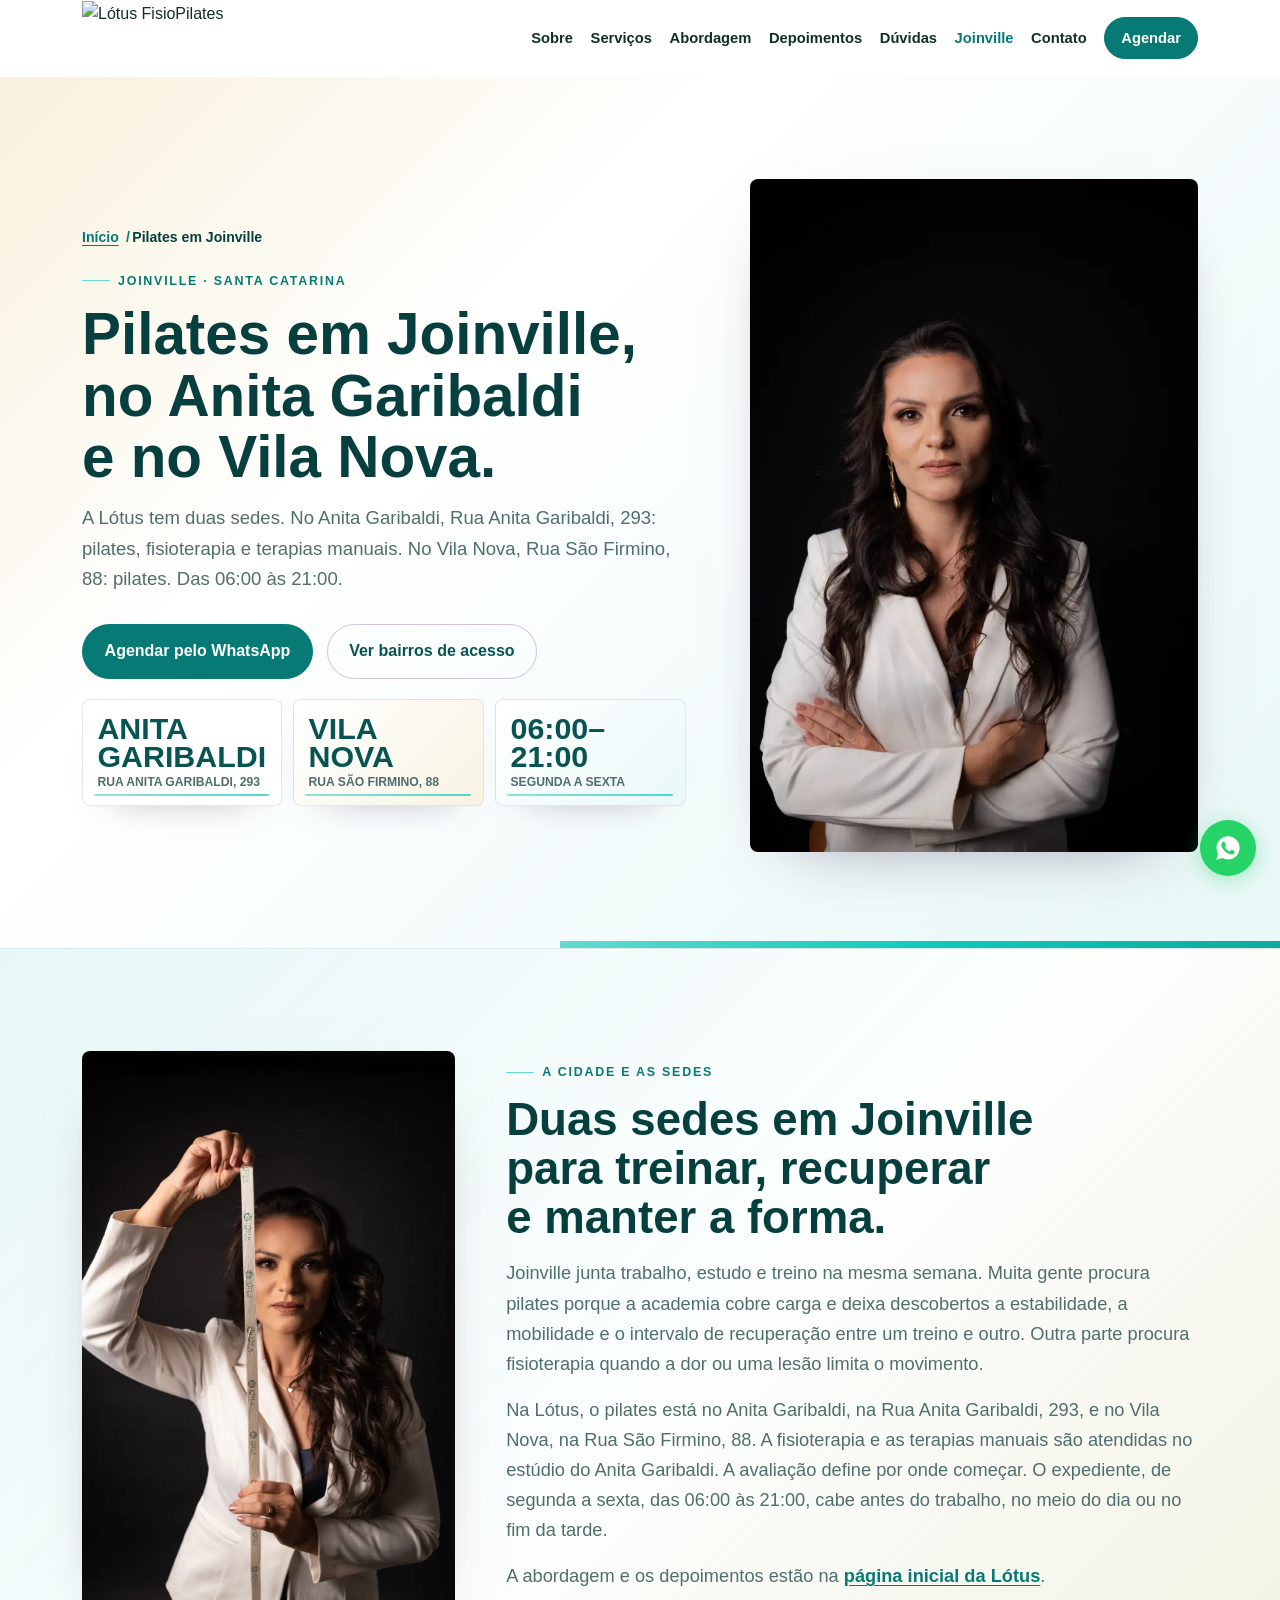
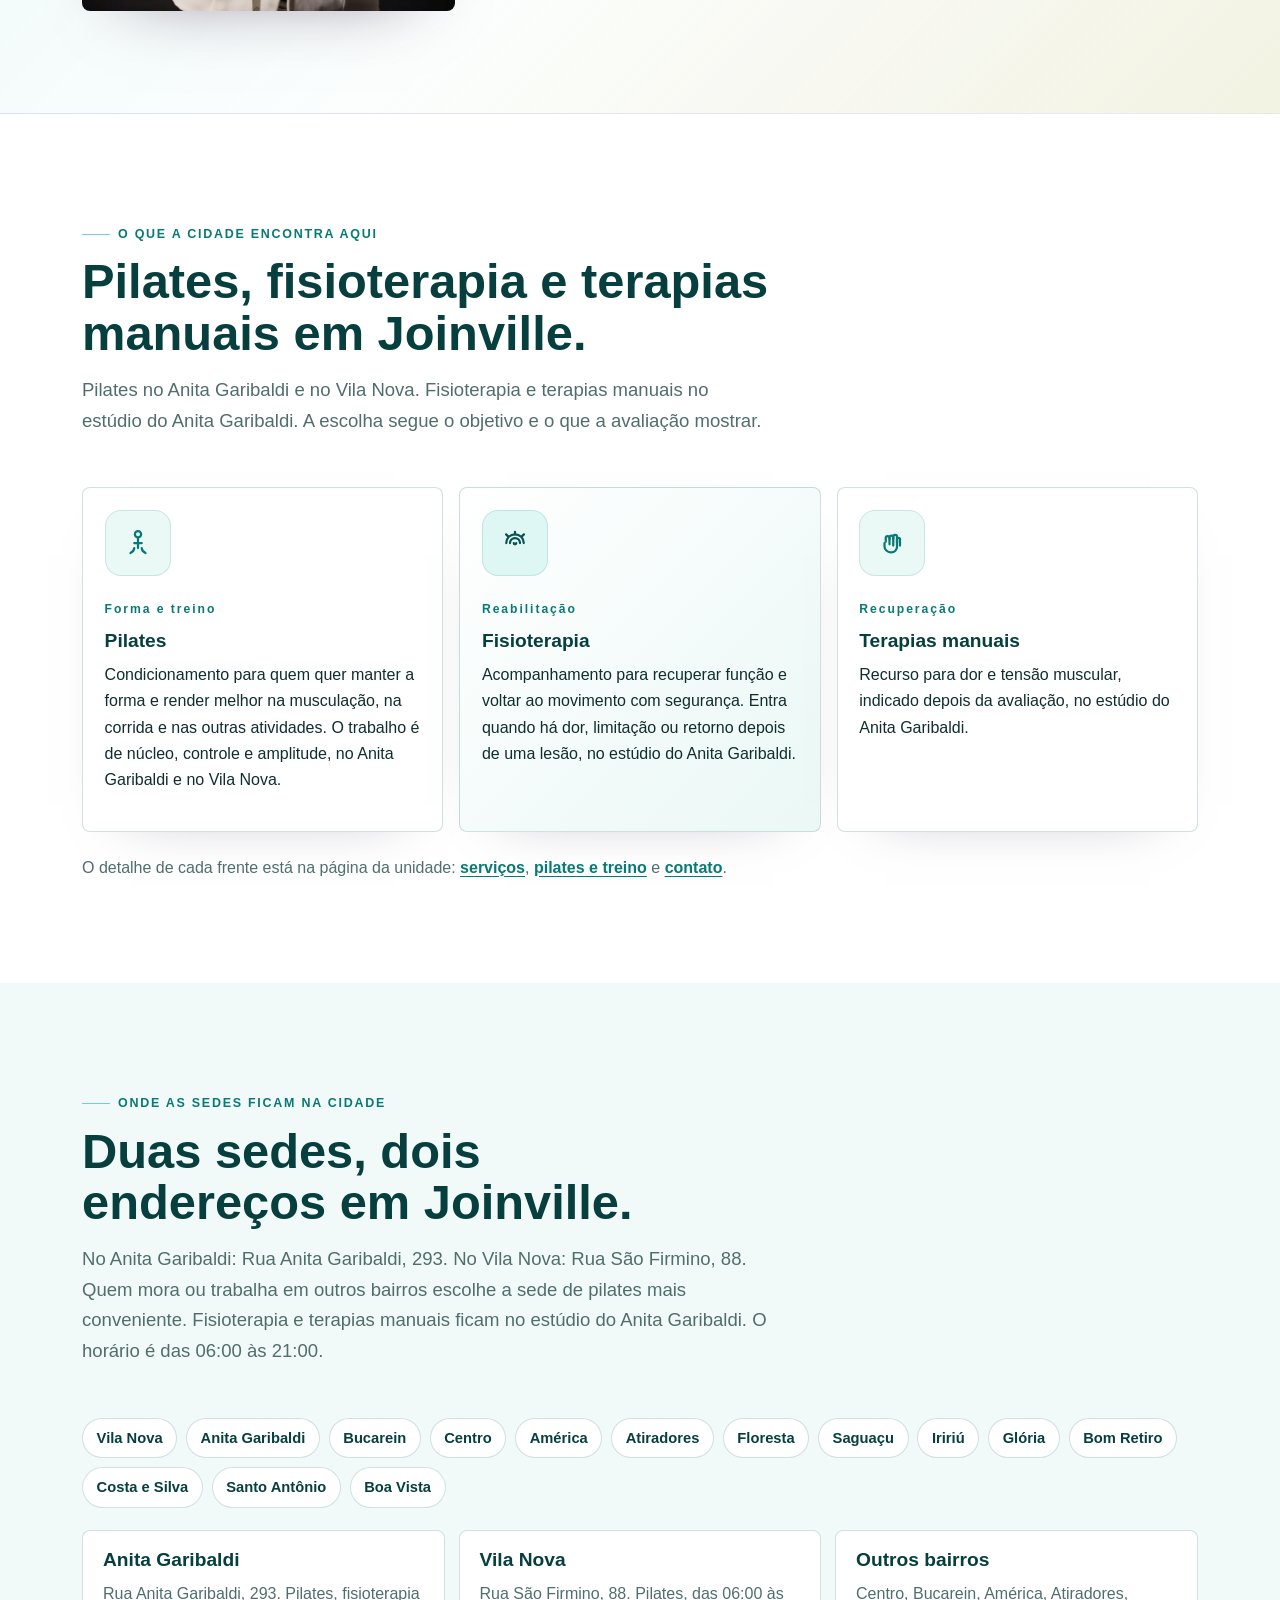
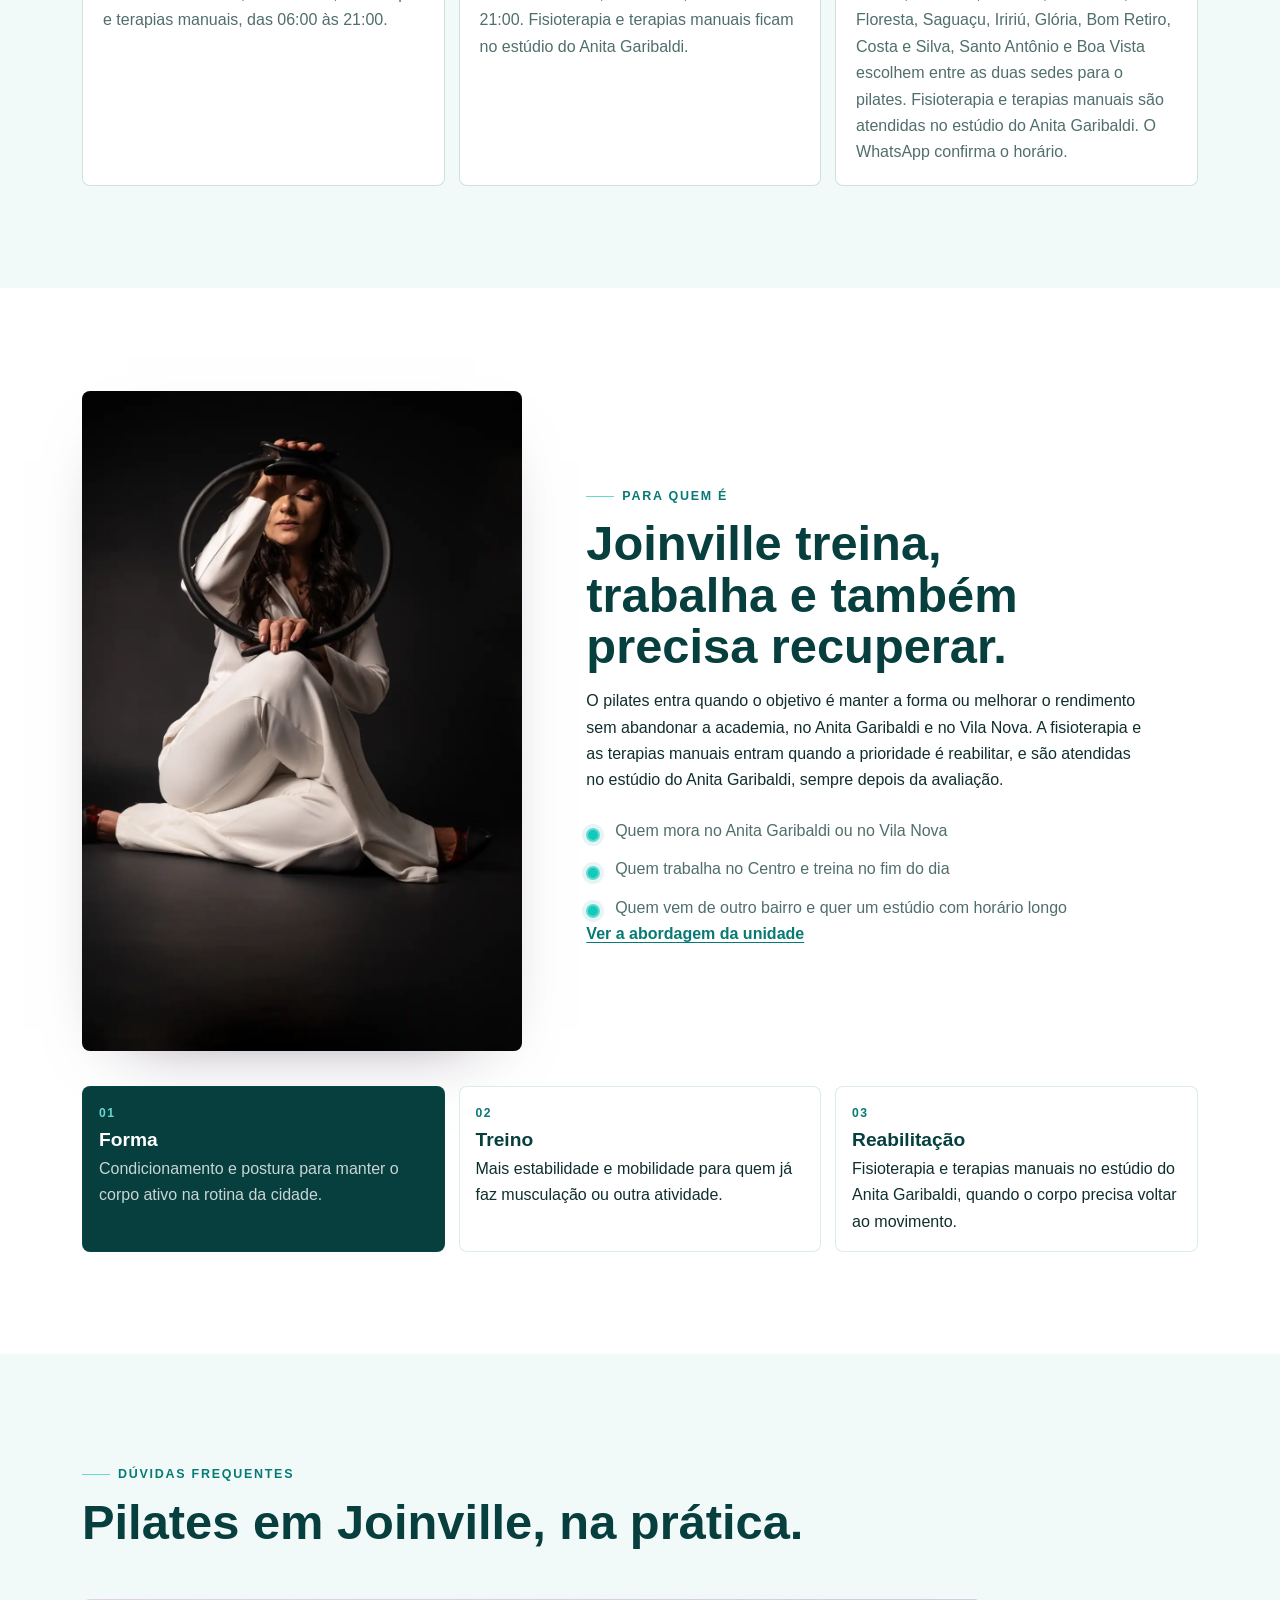
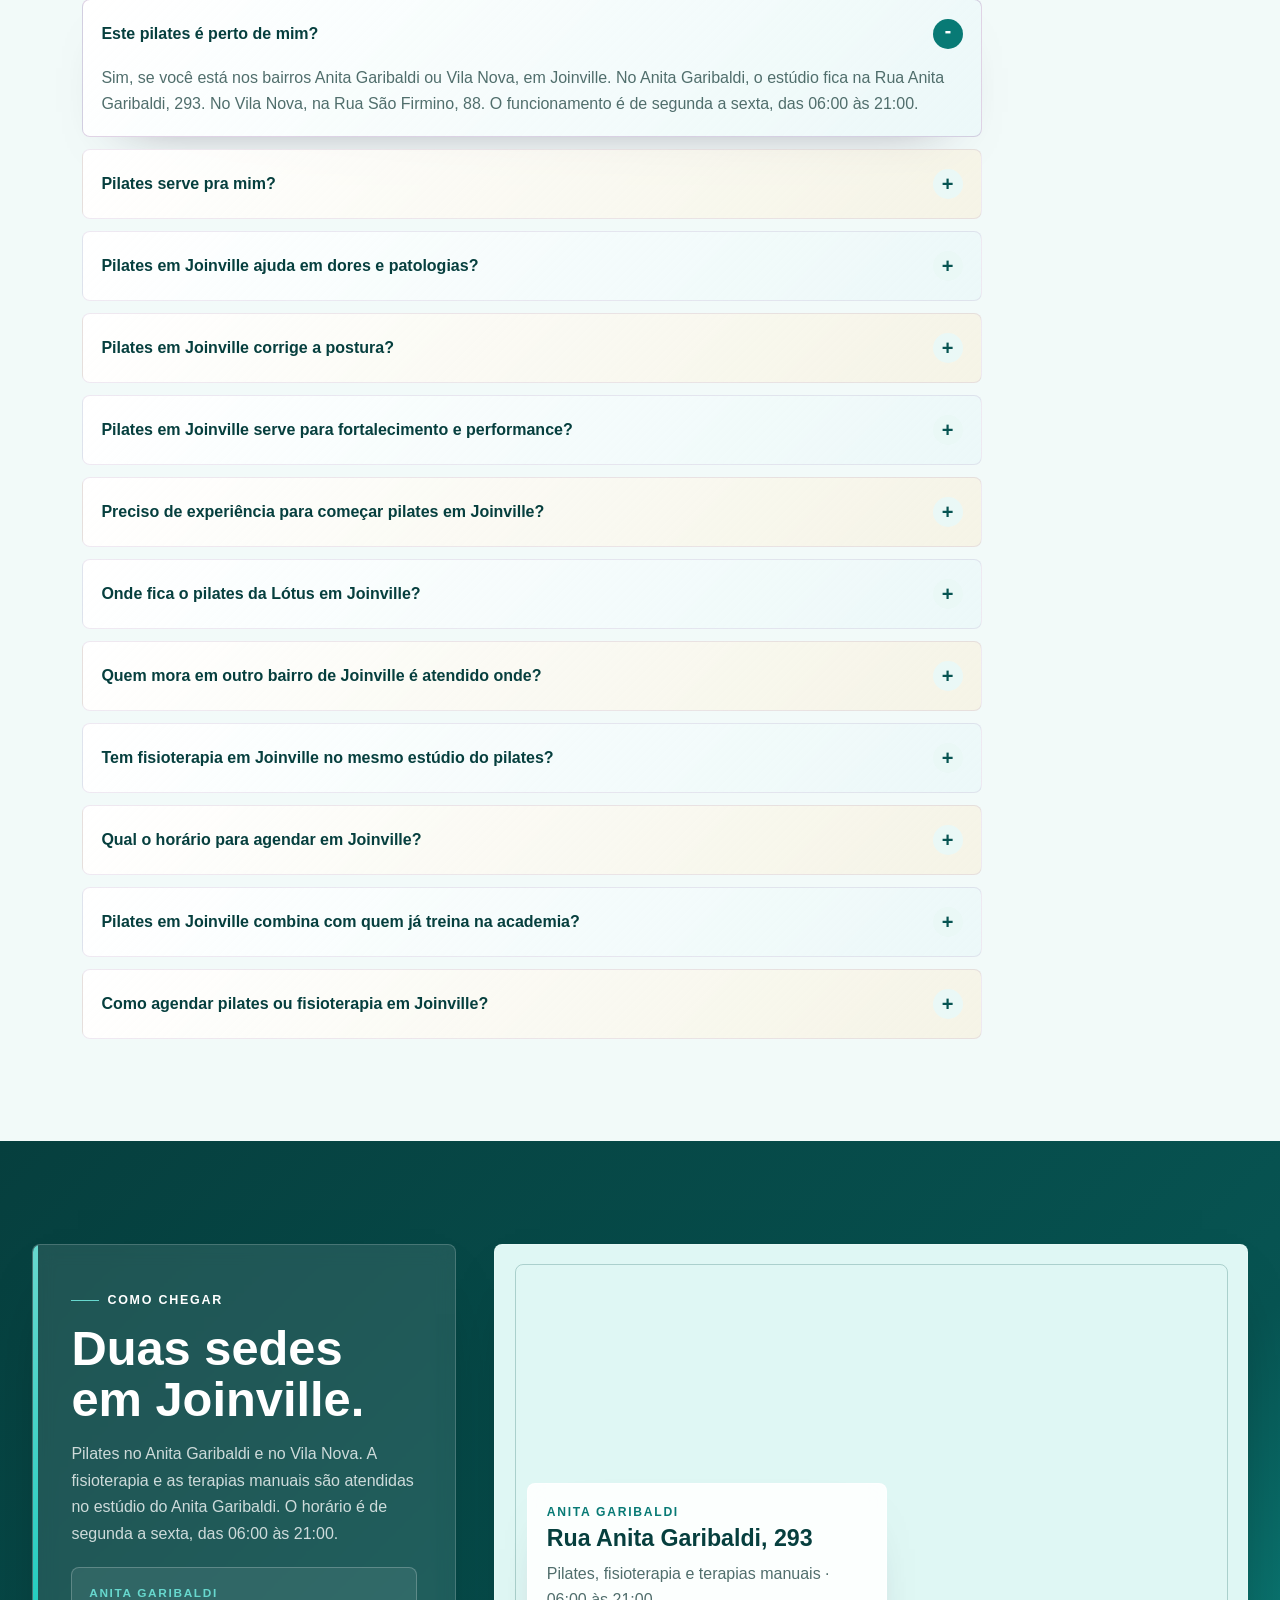
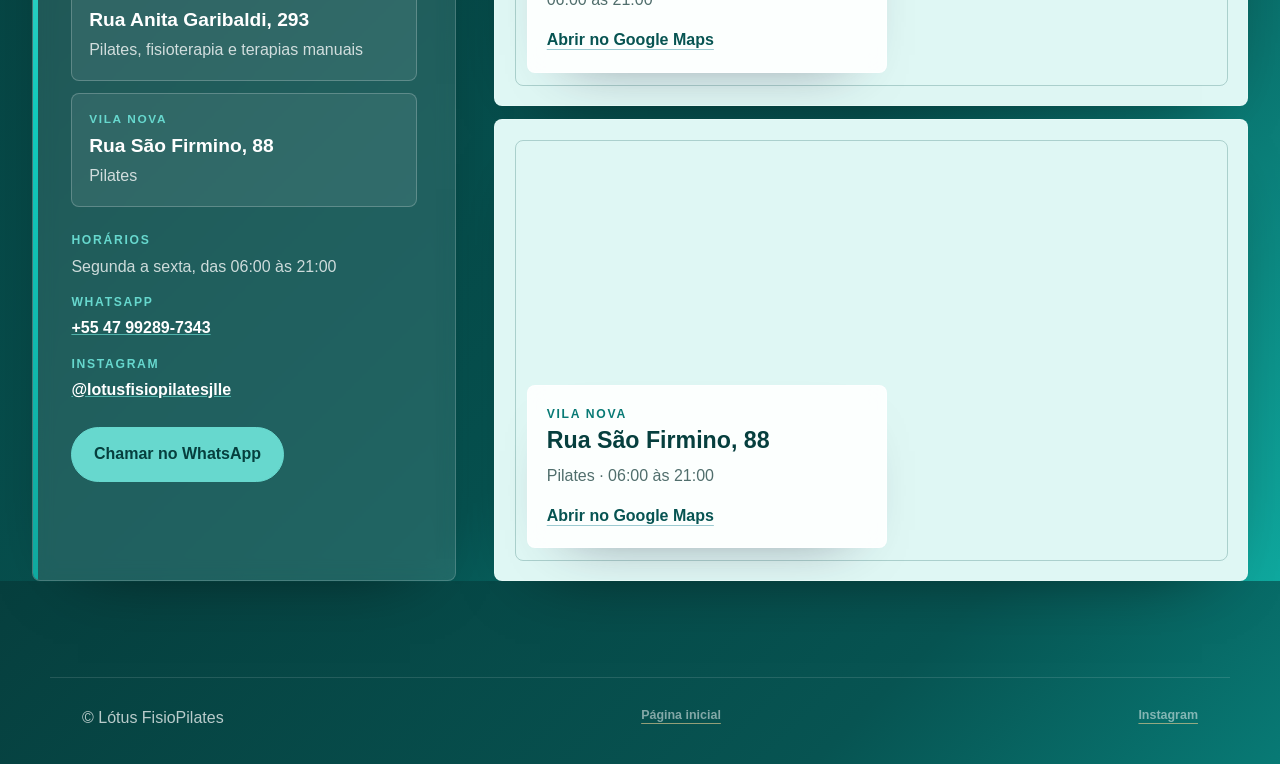
==== pilates-em-joinville/index.html @ 04989f53 "Publish the Joinville page and the new studio photos. Co-authored-by: Cursor <cursoragent@cursor.com" ====
<!doctype html>
<html lang="pt-BR">
<head>
  <meta charset="utf-8" />
  <meta name="viewport" content="width=device-width, initial-scale=1" />
  <title>Pilates em Joinville | Lótus no Anita Garibaldi e no Vila Nova</title>
  <meta name="description" content="Pilates em Joinville, no Anita Garibaldi e no Vila Nova. Fisioterapia e terapias manuais no estúdio do Anita Garibaldi. Das 06:00 às 21:00." />
  <meta name="theme-color" content="#063f3e" />
  <script async src="https://www.googletagmanager.com/gtag/js?id=G-Y1P8HC9DK9"></script>
  <script>
    window.dataLayer = window.dataLayer || [];
    function gtag(){dataLayer.push(arguments);}
    gtag('js', new Date());
    gtag('config', 'G-Y1P8HC9DK9');
  </script>
  <link rel="canonical" href="https://lotuspilatesjlle.com.br/pilates-em-joinville/" />
  <meta property="og:type" content="website" />
  <meta property="og:locale" content="pt_BR" />
  <meta property="og:url" content="https://lotuspilatesjlle.com.br/pilates-em-joinville/" />
  <meta property="og:title" content="Pilates em Joinville | Lótus no Anita Garibaldi e no Vila Nova" />
  <meta property="og:description" content="Pilates no Anita Garibaldi e no Vila Nova. Fisioterapia e terapias manuais no estúdio do Anita Garibaldi, das 06:00 às 21:00." />
  <meta property="og:image" content="https://lotuspilatesjlle.com.br/assets/img/hero-profissional.jpg" />
  <meta property="og:image:alt" content="Profissional da Lótus FisioPilates em Joinville" />
  <meta name="twitter:card" content="summary_large_image" />
  <meta name="twitter:title" content="Pilates em Joinville | Lótus no Anita Garibaldi e no Vila Nova" />
  <meta name="twitter:description" content="Pilates no Anita Garibaldi e no Vila Nova. Fisioterapia e terapias manuais no estúdio do Anita Garibaldi." />
  <meta name="twitter:image" content="https://lotuspilatesjlle.com.br/assets/img/hero-profissional.jpg" />
  <link rel="icon" href="../assets/img/favicon_lotus-fisioterapia.png" />
  <link rel="stylesheet" href="../assets/css/style.css" />
  <script type="application/ld+json">
  {
    "@context": "https://schema.org",
    "@graph": [
      {
        "@type": "WebPage",
        "@id": "https://lotuspilatesjlle.com.br/pilates-em-joinville/#webpage",
        "url": "https://lotuspilatesjlle.com.br/pilates-em-joinville/",
        "name": "Pilates em Joinville | Lótus no Anita Garibaldi e no Vila Nova",
        "description": "Página local da Lótus FisioPilates em Joinville, com sedes no Anita Garibaldi e no Vila Nova. Fisioterapia e terapias manuais no estúdio do Anita Garibaldi.",
        "inLanguage": "pt-BR",
        "isPartOf": { "@type": "WebSite", "name": "Lótus FisioPilates", "url": "https://lotuspilatesjlle.com.br/" },
        "about": { "@id": "https://lotuspilatesjlle.com.br/#negocio" },
        "primaryImageOfPage": {
          "@type": "ImageObject",
          "url": "https://lotuspilatesjlle.com.br/assets/img/hero-profissional.jpg"
        },
        "breadcrumb": { "@id": "https://lotuspilatesjlle.com.br/pilates-em-joinville/#breadcrumb" }
      },
      {
        "@type": "BreadcrumbList",
        "@id": "https://lotuspilatesjlle.com.br/pilates-em-joinville/#breadcrumb",
        "itemListElement": [
          {
            "@type": "ListItem",
            "position": 1,
            "name": "Início",
            "item": "https://lotuspilatesjlle.com.br/"
          },
          {
            "@type": "ListItem",
            "position": 2,
            "name": "Pilates em Joinville",
            "item": "https://lotuspilatesjlle.com.br/pilates-em-joinville/"
          }
        ]
      },
      {
        "@type": "Organization",
        "@id": "https://lotuspilatesjlle.com.br/#negocio",
        "name": "Lótus FisioPilates",
        "url": "https://lotuspilatesjlle.com.br/",
        "description": "Estúdio de pilates em Joinville-SC, no Anita Garibaldi e no Vila Nova. Fisioterapia e terapias manuais no estúdio do Anita Garibaldi.",
        "telephone": "+55 47 99289-7343",
        "image": "https://lotuspilatesjlle.com.br/assets/img/hero-profissional.jpg",
        "logo": "https://lotuspilatesjlle.com.br/assets/img/logo_lotus-fisioterapia.png",
        "sameAs": ["https://www.instagram.com/lotusfisiopilatesjlle/"],
        "location": [
          { "@id": "https://lotuspilatesjlle.com.br/#sede-anita-garibaldi" },
          { "@id": "https://lotuspilatesjlle.com.br/#sede-vila-nova" }
        ],
        "openingHoursSpecification": {
          "@type": "OpeningHoursSpecification",
          "dayOfWeek": ["Monday", "Tuesday", "Wednesday", "Thursday", "Friday"],
          "opens": "06:00",
          "closes": "21:00"
        }
      },
      {
        "@type": ["Physiotherapy", "MedicalBusiness", "SportsActivityLocation"],
        "@id": "https://lotuspilatesjlle.com.br/#sede-anita-garibaldi",
        "name": "Lótus FisioPilates — Anita Garibaldi",
        "description": "Pilates, fisioterapia e terapias manuais no estúdio do Anita Garibaldi.",
        "parentOrganization": { "@id": "https://lotuspilatesjlle.com.br/#negocio" },
        "url": "https://lotuspilatesjlle.com.br/",
        "telephone": "+55 47 99289-7343",
        "image": "https://lotuspilatesjlle.com.br/assets/img/hero-profissional.jpg",
        "hasMap": "https://www.google.com/maps/search/?api=1&query=Rua%20Anita%20Garibaldi%20293%20Joinville",
        "address": {
          "@type": "PostalAddress",
          "streetAddress": "Rua Anita Garibaldi, 293",
          "addressLocality": "Joinville",
          "addressRegion": "SC",
          "addressCountry": "BR"
        },
        "areaServed": [
          { "@type": "City", "name": "Joinville" },
          { "@type": "AdministrativeArea", "name": "Anita Garibaldi" }
        ],
        "openingHoursSpecification": {
          "@type": "OpeningHoursSpecification",
          "dayOfWeek": ["Monday", "Tuesday", "Wednesday", "Thursday", "Friday"],
          "opens": "06:00",
          "closes": "21:00"
        }
      },
      {
        "@type": "SportsActivityLocation",
        "@id": "https://lotuspilatesjlle.com.br/#sede-vila-nova",
        "name": "Lótus FisioPilates — Vila Nova",
        "description": "Pilates no Vila Nova.",
        "parentOrganization": { "@id": "https://lotuspilatesjlle.com.br/#negocio" },
        "url": "https://lotuspilatesjlle.com.br/",
        "telephone": "+55 47 99289-7343",
        "image": "https://lotuspilatesjlle.com.br/assets/img/hero-profissional.jpg",
        "hasMap": "https://www.google.com/maps/search/?api=1&query=Rua%20S%C3%A3o%20Firmino%2088%20Joinville",
        "address": {
          "@type": "PostalAddress",
          "streetAddress": "Rua São Firmino, 88",
          "addressLocality": "Joinville",
          "addressRegion": "SC",
          "addressCountry": "BR"
        },
        "areaServed": [
          { "@type": "City", "name": "Joinville" },
          { "@type": "AdministrativeArea", "name": "Vila Nova" }
        ],
        "openingHoursSpecification": {
          "@type": "OpeningHoursSpecification",
          "dayOfWeek": ["Monday", "Tuesday", "Wednesday", "Thursday", "Friday"],
          "opens": "06:00",
          "closes": "21:00"
        }
      },
      {
        "@type": "FAQPage",
        "@id": "https://lotuspilatesjlle.com.br/pilates-em-joinville/#faq",
        "mainEntity": [
          {
            "@type": "Question",
            "name": "Este pilates é perto de mim?",
            "acceptedAnswer": {
              "@type": "Answer",
              "text": "Sim, se você está nos bairros Anita Garibaldi ou Vila Nova, em Joinville. No Anita Garibaldi, o estúdio fica na Rua Anita Garibaldi, 293. No Vila Nova, na Rua São Firmino, 88. O funcionamento é de segunda a sexta, das 06:00 às 21:00."
            }
          },
          {
            "@type": "Question",
            "name": "Pilates serve pra mim?",
            "acceptedAnswer": {
              "@type": "Answer",
              "text": "Serve para todas as pessoas. O pilates em Joinville atende quem convive com dores, quem tem alguma patologia, quem busca correção de postura, fortalecimento, reabilitação ou mais performance. A prática é ajustada depois da avaliação. Quando a prioridade é reabilitar, a fisioterapia e as terapias manuais são atendidas no estúdio do Anita Garibaldi."
            }
          },
          {
            "@type": "Question",
            "name": "Pilates em Joinville ajuda em dores e patologias?",
            "acceptedAnswer": {
              "@type": "Answer",
              "text": "Ajuda, com avaliação antes de definir o caminho. Dores e patologias pedem um olhar individual: o pilates trabalha controle, postura e fortalecimento. A fisioterapia entra quando a reabilitação é a prioridade, no estúdio do Anita Garibaldi."
            }
          },
          {
            "@type": "Question",
            "name": "Pilates em Joinville corrige a postura?",
            "acceptedAnswer": {
              "@type": "Answer",
              "text": "Ajuda na correção de postura. Alinhamento, consciência corporal e fortalecimento do centro do corpo reduzem compensações e organizam a postura no dia a dia e nos treinos, no Anita Garibaldi e no Vila Nova."
            }
          },
          {
            "@type": "Question",
            "name": "Pilates em Joinville serve para fortalecimento e performance?",
            "acceptedAnswer": {
              "@type": "Answer",
              "text": "Serve. O pilates fortalece com controle — núcleo, estabilidade e força — e tende a melhorar o rendimento na musculação, na corrida e em outras atividades. As duas sedes atendem pilates, no Anita Garibaldi e no Vila Nova."
            }
          },
          {
            "@type": "Question",
            "name": "Preciso de experiência para começar pilates em Joinville?",
            "acceptedAnswer": {
              "@type": "Answer",
              "text": "Não. Iniciantes, quem já treina e quem está em reabilitação começam pela avaliação. O estímulo acompanha o momento do corpo, no Anita Garibaldi ou no Vila Nova."
            }
          },
          {
            "@type": "Question",
            "name": "Onde fica o pilates da Lótus em Joinville?",
            "acceptedAnswer": {
              "@type": "Answer",
              "text": "Em Joinville há duas sedes. No Anita Garibaldi, Rua Anita Garibaldi, 293, com pilates, fisioterapia e terapias manuais. No Vila Nova, Rua São Firmino, 88, com pilates. O funcionamento é das 06:00 às 21:00."
            }
          },
          {
            "@type": "Question",
            "name": "Quem mora em outro bairro de Joinville é atendido onde?",
            "acceptedAnswer": {
              "@type": "Answer",
              "text": "O pilates acontece no Anita Garibaldi, na Rua Anita Garibaldi, 293, ou no Vila Nova, na Rua São Firmino, 88. A fisioterapia e as terapias manuais são atendidas no estúdio do Anita Garibaldi. Moradores do Centro, Bucarein, América, Atiradores, Floresta, Saguaçu, Iririú, Glória, Bom Retiro, Costa e Silva, Santo Antônio, Boa Vista e de outros bairros escolhem a sede de pilates mais conveniente."
            }
          },
          {
            "@type": "Question",
            "name": "Tem fisioterapia em Joinville no mesmo estúdio do pilates?",
            "acceptedAnswer": {
              "@type": "Answer",
              "text": "Sim, no estúdio do Anita Garibaldi, junto com o pilates. No Vila Nova, o atendimento é de pilates. A indicação vem depois da avaliação."
            }
          },
          {
            "@type": "Question",
            "name": "Qual o horário para agendar em Joinville?",
            "acceptedAnswer": {
              "@type": "Answer",
              "text": "De segunda a sexta, das 06:00 às 21:00, no Anita Garibaldi e no Vila Nova. A vaga é confirmada pelo WhatsApp +55 47 99289-7343. Fisioterapia e terapias manuais são atendidas no estúdio do Anita Garibaldi."
            }
          },
          {
            "@type": "Question",
            "name": "Pilates em Joinville combina com quem já treina na academia?",
            "acceptedAnswer": {
              "@type": "Answer",
              "text": "Combina como complemento. O pilates trabalha núcleo, mobilidade e controle, no Anita Garibaldi e no Vila Nova, e a academia segue com a carga. Quando há dor ou limitação, a fisioterapia entra na avaliação, no estúdio do Anita Garibaldi."
            }
          },
          {
            "@type": "Question",
            "name": "Como agendar pilates ou fisioterapia em Joinville?",
            "acceptedAnswer": {
              "@type": "Answer",
              "text": "Pelo WhatsApp +55 47 99289-7343, informando se o objetivo é pilates, fisioterapia ou terapias manuais. Fisioterapia e terapias manuais são atendidas no estúdio do Anita Garibaldi."
            }
          }
        ]
      }
    ]
  }
  </script>
</head>
<body>
  <a class="skip" href="#conteudo">Ir para o conteúdo</a>
  <header class="nav" id="nav">
    <div class="wrap nav__inner">
      <a class="brand" href="../" aria-label="Lótus FisioPilates, início"><img class="brand__logo" src="../assets/img/logo_lotus-fisioterapia.png" width="338" height="126" alt="Lótus FisioPilates" /></a>
      <button class="burger" id="burger" aria-expanded="false" aria-controls="menu" aria-label="Abrir menu"><span></span><span></span><span></span></button>
      <nav class="menu" id="menu" aria-label="Navegação principal">
        <a href="../#sobre">Sobre</a>
        <a href="../#servicos">Serviços</a>
        <a href="../#abordagem">Abordagem</a>
        <a href="../#depoimentos">Depoimentos</a>
        <a href="#faq">Dúvidas</a>
        <a href="./" aria-current="page">Joinville</a>
        <a href="#contato">Contato</a>
        <a class="btn btn--sm" href="https://wa.me/5547992897343?text=Ol%C3%A1%2C%20quero%20agendar%20pilates%20em%20Joinville%20na%20L%C3%B3tus." target="_blank" rel="noopener">Agendar</a>
      </nav>
    </div>
  </header>
  <main id="topo">
    <section class="hero" aria-labelledby="hero-title">
      <div class="wrap hero__inner">
        <div class="hero__copy reveal">
          <nav class="crumbs" aria-label="Trilha">
            <ol>
              <li><a href="../">Início</a></li>
              <li aria-current="page">Pilates em Joinville</li>
            </ol>
          </nav>
          <p class="eyebrow">Joinville · Santa Catarina</p>
          <h1 id="hero-title">Pilates em Joinville, no Anita Garibaldi e no Vila Nova.</h1>
          <p class="lead">A Lótus tem duas sedes. No Anita Garibaldi, Rua Anita Garibaldi, 293: pilates, fisioterapia e terapias manuais. No Vila Nova, Rua São Firmino, 88: pilates. Das 06:00 às 21:00.</p>
          <div class="hero__cta">
            <a class="btn" href="https://wa.me/5547992897343?text=Ol%C3%A1%2C%20quero%20agendar%20pilates%20em%20Joinville%20na%20L%C3%B3tus." target="_blank" rel="noopener">Agendar pelo WhatsApp</a>
            <a class="btn btn--ghost" href="#bairros">Ver bairros de acesso</a>
          </div>
          <div class="hero-metrics" aria-label="Sedes e horário">
            <span><strong>Anita Garibaldi</strong> Rua Anita Garibaldi, 293</span>
            <span><strong>Vila Nova</strong> Rua São Firmino, 88</span>
            <span><strong>06:00–21:00</strong> Segunda a sexta</span>
          </div>
        </div>
        <div class="hero__visual reveal">
          <picture>
            <source srcset="../assets/img/hero-profissional-720.webp 720w, ../assets/img/hero-profissional.webp 1200w" sizes="(max-width: 919px) 92vw, 38vw" type="image/webp" />
            <img class="hero__image" src="../assets/img/hero-profissional.jpg" width="1200" height="1798" alt="Profissional da Lótus FisioPilates em Joinville" fetchpriority="high" />
          </picture>
        </div>
      </div>
    </section>

    <section class="section section--intro" id="conteudo">
      <div class="wrap about-split">
        <figure class="about-photo reveal">
          <picture>
            <source srcset="../assets/img/sobre-fita.webp" type="image/webp" />
            <img src="../assets/img/sobre-fita.jpg" width="1000" height="1498" alt="Profissional da Lótus segurando a fita com a marca do estúdio" loading="lazy" decoding="async" />
          </picture>
        </figure>
        <div class="about-main">
          <div class="about-title reveal">
            <p class="eyebrow">A cidade e as sedes</p>
            <h2>Duas sedes em Joinville para treinar, recuperar e manter a forma.</h2>
          </div>
          <div class="intro-copy reveal">
            <p>Joinville junta trabalho, estudo e treino na mesma semana. Muita gente procura pilates porque a academia cobre carga e deixa descobertos a estabilidade, a mobilidade e o intervalo de recuperação entre um treino e outro. Outra parte procura fisioterapia quando a dor ou uma lesão limita o movimento.</p>
            <p>Na Lótus, o pilates está no Anita Garibaldi, na Rua Anita Garibaldi, 293, e no Vila Nova, na Rua São Firmino, 88. A fisioterapia e as terapias manuais são atendidas no estúdio do Anita Garibaldi. A avaliação define por onde começar. O expediente, de segunda a sexta, das 06:00 às 21:00, cabe antes do trabalho, no meio do dia ou no fim da tarde.</p>
            <p>A abordagem e os depoimentos estão na <a href="../">página inicial da Lótus</a>.</p>
          </div>
        </div>
      </div>
    </section>

    <section class="section" id="atendimentos">
      <div class="wrap">
        <div class="section-head reveal">
          <p class="eyebrow">O que a cidade encontra aqui</p>
          <h2>Pilates, fisioterapia e terapias manuais em Joinville.</h2>
          <p class="lead">Pilates no Anita Garibaldi e no Vila Nova. Fisioterapia e terapias manuais no estúdio do Anita Garibaldi. A escolha segue o objetivo e o que a avaliação mostrar.</p>
        </div>
        <div class="service-grid service-grid--compact">
          <article class="service-card service-card--no-photo reveal">
            <div class="service-card__mark" aria-hidden="true">
              <svg viewBox="0 0 24 24" width="30" height="30" fill="none" stroke="currentColor" stroke-width="1.8" stroke-linecap="round" stroke-linejoin="round"><circle cx="12" cy="5" r="2.5"/><path d="M12 8v8M9 12h6M9 16c0 2-1 3-3 4M15 16c0 2 1 3 3 4"/></svg>
            </div>
            <div>
              <span class="card-kicker">Forma e treino</span>
              <h3>Pilates</h3>
              <p>Condicionamento para quem quer manter a forma e render melhor na musculação, na corrida e nas outras atividades. O trabalho é de núcleo, controle e amplitude, no Anita Garibaldi e no Vila Nova.</p>
            </div>
          </article>
          <article class="service-card service-card--featured service-card--no-photo reveal">
            <div class="service-card__mark" aria-hidden="true">
              <svg viewBox="0 0 24 24" width="30" height="30" fill="none" stroke="currentColor" stroke-width="1.8" stroke-linecap="round" stroke-linejoin="round"><path d="M5 12a7 7 0 0114 0M8 12a4 4 0 018 0M11 12a1 1 0 002 0"/><path d="M12 3v2M4.9 5.1l1.4 1.4M19.1 5.1l-1.4 1.4"/></svg>
            </div>
            <div>
              <span class="card-kicker">Reabilitação</span>
              <h3>Fisioterapia</h3>
              <p>Acompanhamento para recuperar função e voltar ao movimento com segurança. Entra quando há dor, limitação ou retorno depois de uma lesão, no estúdio do Anita Garibaldi.</p>
            </div>
          </article>
          <article class="service-card service-card--no-photo reveal">
            <div class="service-card__mark" aria-hidden="true">
              <svg viewBox="0 0 24 24" width="30" height="30" fill="none" stroke="currentColor" stroke-width="1.8" stroke-linecap="round" stroke-linejoin="round"><path d="M7 11V8a1.5 1.5 0 013 0v5"/><path d="M10 9V7.5a1.5 1.5 0 013 0V14"/><path d="M13 8.5V7a1.5 1.5 0 013 0v8c0 2.5-2 4.5-4.5 4.5H11A5 5 0 016 14.5V12"/><path d="M16 11.5V9a1.2 1.2 0 012.4 0V14"/></svg>
            </div>
            <div>
              <span class="card-kicker">Recuperação</span>
              <h3>Terapias manuais</h3>
              <p>Recurso para dor e tensão muscular, indicado depois da avaliação, no estúdio do Anita Garibaldi.</p>
            </div>
          </article>
        </div>
        <p class="city-more reveal">O detalhe de cada frente está na página da unidade: <a href="../#servicos">serviços</a>, <a href="../#pilates">pilates e treino</a> e <a href="../#contato">contato</a>.</p>
      </div>
    </section>

    <section class="section section--soft" id="bairros">
      <div class="wrap">
        <div class="section-head reveal">
          <p class="eyebrow">Onde as sedes ficam na cidade</p>
          <h2>Duas sedes, dois endereços em Joinville.</h2>
          <p class="lead">No Anita Garibaldi: Rua Anita Garibaldi, 293. No Vila Nova: Rua São Firmino, 88. Quem mora ou trabalha em outros bairros escolhe a sede de pilates mais conveniente. Fisioterapia e terapias manuais ficam no estúdio do Anita Garibaldi. O horário é das 06:00 às 21:00.</p>
        </div>
        <ul class="area-list reveal">
          <li>Vila Nova</li>
          <li>Anita Garibaldi</li>
          <li>Bucarein</li>
          <li>Centro</li>
          <li>América</li>
          <li>Atiradores</li>
          <li>Floresta</li>
          <li>Saguaçu</li>
          <li>Iririú</li>
          <li>Glória</li>
          <li>Bom Retiro</li>
          <li>Costa e Silva</li>
          <li>Santo Antônio</li>
          <li>Boa Vista</li>
        </ul>
        <div class="area-notes">
          <article class="reveal">
            <h3>Anita Garibaldi</h3>
            <p>Rua Anita Garibaldi, 293. Pilates, fisioterapia e terapias manuais, das 06:00 às 21:00.</p>
          </article>
          <article class="reveal">
            <h3>Vila Nova</h3>
            <p>Rua São Firmino, 88. Pilates, das 06:00 às 21:00. Fisioterapia e terapias manuais ficam no estúdio do Anita Garibaldi.</p>
          </article>
          <article class="reveal">
            <h3>Outros bairros</h3>
            <p>Centro, Bucarein, América, Atiradores, Floresta, Saguaçu, Iririú, Glória, Bom Retiro, Costa e Silva, Santo Antônio e Boa Vista escolhem entre as duas sedes para o pilates. Fisioterapia e terapias manuais são atendidas no estúdio do Anita Garibaldi. O WhatsApp confirma o horário.</p>
          </article>
        </div>
      </div>
    </section>

    <section class="section" id="para-quem">
      <div class="wrap editorial">
        <figure class="editorial__photo reveal">
          <picture>
            <source srcset="../assets/img/pilates-arco.webp" type="image/webp" />
            <img src="../assets/img/pilates-arco.jpg" width="1000" height="1498" alt="Profissional da Lótus em exercício com o arco de pilates" loading="lazy" decoding="async" />
          </picture>
        </figure>
        <div class="editorial__copy reveal">
          <p class="eyebrow">Para quem é</p>
          <h2>Joinville treina, trabalha e também precisa recuperar.</h2>
          <p>O pilates entra quando o objetivo é manter a forma ou melhorar o rendimento sem abandonar a academia, no Anita Garibaldi e no Vila Nova. A fisioterapia e as terapias manuais entram quando a prioridade é reabilitar, e são atendidas no estúdio do Anita Garibaldi, sempre depois da avaliação.</p>
          <ul class="ticks">
            <li>Quem mora no Anita Garibaldi ou no Vila Nova</li>
            <li>Quem trabalha no Centro e treina no fim do dia</li>
            <li>Quem vem de outro bairro e quer um estúdio com horário longo</li>
          </ul>
          <p><a href="../#abordagem">Ver a abordagem da unidade</a></p>
        </div>
      </div>
      <div class="wrap care-row reveal" aria-label="Para quem é o estúdio em Joinville">
        <article class="care-card care-card--accent"><span>01</span><strong>Forma</strong><p>Condicionamento e postura para manter o corpo ativo na rotina da cidade.</p></article>
        <article class="care-card"><span>02</span><strong>Treino</strong><p>Mais estabilidade e mobilidade para quem já faz musculação ou outra atividade.</p></article>
        <article class="care-card"><span>03</span><strong>Reabilitação</strong><p>Fisioterapia e terapias manuais no estúdio do Anita Garibaldi, quando o corpo precisa voltar ao movimento.</p></article>
      </div>
    </section>

    <section class="section section--soft" id="faq">
      <div class="wrap">
        <div class="section-head reveal">
          <p class="eyebrow">Dúvidas frequentes</p>
          <h2>Pilates em Joinville, na prática.</h2>
        </div>
        <div class="faq-list reveal">
          <details class="faq-item is-open" open>
            <summary>Este pilates é perto de mim?</summary>
            <div class="faq-answer"><div><p>Sim, se você está nos bairros Anita Garibaldi ou Vila Nova, em Joinville. No Anita Garibaldi, o estúdio fica na Rua Anita Garibaldi, 293. No Vila Nova, na Rua São Firmino, 88. O funcionamento é de segunda a sexta, das 06:00 às 21:00.</p></div></div>
          </details>
          <details class="faq-item">
            <summary>Pilates serve pra mim?</summary>
            <div class="faq-answer"><div><p>Serve para todas as pessoas. O pilates em Joinville atende quem convive com dores, quem tem alguma patologia, quem busca correção de postura, fortalecimento, reabilitação ou mais performance. A prática é ajustada depois da avaliação. Quando a prioridade é reabilitar, a fisioterapia e as terapias manuais são atendidas no estúdio do Anita Garibaldi.</p></div></div>
          </details>
          <details class="faq-item">
            <summary>Pilates em Joinville ajuda em dores e patologias?</summary>
            <div class="faq-answer"><div><p>Ajuda, com avaliação antes de definir o caminho. Dores e patologias pedem um olhar individual: o pilates trabalha controle, postura e fortalecimento. A fisioterapia entra quando a reabilitação é a prioridade, no estúdio do Anita Garibaldi.</p></div></div>
          </details>
          <details class="faq-item">
            <summary>Pilates em Joinville corrige a postura?</summary>
            <div class="faq-answer"><div><p>Ajuda na correção de postura. Alinhamento, consciência corporal e fortalecimento do centro do corpo reduzem compensações e organizam a postura no dia a dia e nos treinos, no Anita Garibaldi e no Vila Nova.</p></div></div>
          </details>
          <details class="faq-item">
            <summary>Pilates em Joinville serve para fortalecimento e performance?</summary>
            <div class="faq-answer"><div><p>Serve. O pilates fortalece com controle — núcleo, estabilidade e força — e tende a melhorar o rendimento na musculação, na corrida e em outras atividades. As duas sedes atendem pilates, no Anita Garibaldi e no Vila Nova.</p></div></div>
          </details>
          <details class="faq-item">
            <summary>Preciso de experiência para começar pilates em Joinville?</summary>
            <div class="faq-answer"><div><p>Não. Iniciantes, quem já treina e quem está em reabilitação começam pela avaliação. O estímulo acompanha o momento do corpo, no Anita Garibaldi ou no Vila Nova.</p></div></div>
          </details>
          <details class="faq-item">
            <summary>Onde fica o pilates da Lótus em Joinville?</summary>
            <div class="faq-answer"><div><p>Em Joinville há duas sedes. No Anita Garibaldi, Rua Anita Garibaldi, 293, com pilates, fisioterapia e terapias manuais. No Vila Nova, Rua São Firmino, 88, com pilates. O funcionamento é das 06:00 às 21:00.</p></div></div>
          </details>
          <details class="faq-item">
            <summary>Quem mora em outro bairro de Joinville é atendido onde?</summary>
            <div class="faq-answer"><div><p>O pilates acontece no Anita Garibaldi, na Rua Anita Garibaldi, 293, ou no Vila Nova, na Rua São Firmino, 88. A fisioterapia e as terapias manuais são atendidas no estúdio do Anita Garibaldi. Moradores do Centro, Bucarein, América, Atiradores, Floresta, Saguaçu, Iririú, Glória, Bom Retiro, Costa e Silva, Santo Antônio, Boa Vista e de outros bairros escolhem a sede de pilates mais conveniente.</p></div></div>
          </details>
          <details class="faq-item">
            <summary>Tem fisioterapia em Joinville no mesmo estúdio do pilates?</summary>
            <div class="faq-answer"><div><p>Sim, no estúdio do Anita Garibaldi, junto com o pilates. No Vila Nova, o atendimento é de pilates. A indicação vem depois da avaliação.</p></div></div>
          </details>
          <details class="faq-item">
            <summary>Qual o horário para agendar em Joinville?</summary>
            <div class="faq-answer"><div><p>De segunda a sexta, das 06:00 às 21:00, no Anita Garibaldi e no Vila Nova. A vaga é confirmada pelo WhatsApp +55 47 99289-7343. Fisioterapia e terapias manuais são atendidas no estúdio do Anita Garibaldi.</p></div></div>
          </details>
          <details class="faq-item">
            <summary>Pilates em Joinville combina com quem já treina na academia?</summary>
            <div class="faq-answer"><div><p>Combina como complemento. O pilates trabalha núcleo, mobilidade e controle, no Anita Garibaldi e no Vila Nova, e a academia segue com a carga. Quando há dor ou limitação, a fisioterapia entra na avaliação, no estúdio do Anita Garibaldi.</p></div></div>
          </details>
          <details class="faq-item">
            <summary>Como agendar pilates ou fisioterapia em Joinville?</summary>
            <div class="faq-answer"><div><p>Pelo WhatsApp +55 47 99289-7343, informando se o objetivo é pilates, fisioterapia ou terapias manuais. Fisioterapia e terapias manuais são atendidas no estúdio do Anita Garibaldi.</p></div></div>
          </details>
        </div>
      </div>
    </section>

    <section class="section contact" id="contato">
      <div class="wrap contact__inner">
        <div class="contact__panel reveal">
          <p class="eyebrow">Como chegar</p>
          <h2>Duas sedes em Joinville.</h2>
          <p>Pilates no Anita Garibaldi e no Vila Nova. A fisioterapia e as terapias manuais são atendidas no estúdio do Anita Garibaldi. O horário é de segunda a sexta, das 06:00 às 21:00.</p>
          <div class="studio-list">
            <article class="studio-card">
              <span>Anita Garibaldi</span>
              <strong>Rua Anita Garibaldi, 293</strong>
              <p>Pilates, fisioterapia e terapias manuais</p>
            </article>
            <article class="studio-card">
              <span>Vila Nova</span>
              <strong>Rua São Firmino, 88</strong>
              <p>Pilates</p>
            </article>
          </div>
          <dl class="info">
            <dt>Horários</dt>
            <dd>Segunda a sexta, das 06:00 às 21:00</dd>
            <dt>WhatsApp</dt>
            <dd><a href="https://wa.me/5547992897343" target="_blank" rel="noopener">+55 47 99289-7343</a></dd>
            <dt>Instagram</dt>
            <dd><a href="https://www.instagram.com/lotusfisiopilatesjlle/" target="_blank" rel="noopener">@lotusfisiopilatesjlle</a></dd>
          </dl>
          <div class="contact-actions">
            <a class="btn" href="https://wa.me/5547992897343?text=Ol%C3%A1%2C%20quero%20agendar%20pilates%20em%20Joinville%20na%20L%C3%B3tus." target="_blank" rel="noopener">Chamar no WhatsApp</a>
          </div>
        </div>
        <div class="contact__maps reveal">
          <div class="contact__map">
            <iframe src="https://www.google.com/maps?q=Rua%20Anita%20Garibaldi%2C%20293%2C%20Joinville%20-%20SC&amp;output=embed" title="Mapa da Lótus FisioPilates na Rua Anita Garibaldi, 293, Joinville" loading="lazy" referrerpolicy="no-referrer-when-downgrade"></iframe>
            <div class="map-card">
              <span>Anita Garibaldi</span>
              <strong>Rua Anita Garibaldi, 293</strong>
              <p>Pilates, fisioterapia e terapias manuais · 06:00 às 21:00</p>
              <a href="https://www.google.com/maps/search/?api=1&amp;query=Rua%20Anita%20Garibaldi%20293%20Joinville" target="_blank" rel="noopener">Abrir no Google Maps</a>
            </div>
          </div>
          <div class="contact__map">
            <iframe src="https://www.google.com/maps?q=Rua%20S%C3%A3o%20Firmino%2C%2088%2C%20Joinville%20-%20SC&amp;output=embed" title="Mapa da Lótus FisioPilates na Rua São Firmino, 88, Joinville" loading="lazy" referrerpolicy="no-referrer-when-downgrade"></iframe>
            <div class="map-card">
              <span>Vila Nova</span>
              <strong>Rua São Firmino, 88</strong>
              <p>Pilates · 06:00 às 21:00</p>
              <a href="https://www.google.com/maps/search/?api=1&amp;query=Rua%20S%C3%A3o%20Firmino%2088%20Joinville" target="_blank" rel="noopener">Abrir no Google Maps</a>
            </div>
          </div>
        </div>
      </div>
    </section>
  </main>
  <footer class="footer">
    <div class="wrap footer__bottom">
      <span>© <span id="ano"></span> Lótus FisioPilates</span>
      <a href="../">Página inicial</a>
      <a href="https://www.instagram.com/lotusfisiopilatesjlle/" target="_blank" rel="noopener">Instagram</a>
    </div>
  </footer>
  <a class="wpp" href="https://wa.me/5547992897343?text=Ol%C3%A1%2C%20quero%20agendar%20pilates%20em%20Joinville%20na%20L%C3%B3tus." target="_blank" rel="noopener" aria-label="Conversar pelo WhatsApp"><svg viewBox="0 0 24 24" width="28" height="28" fill="currentColor" aria-hidden="true"><path d="M12.04 2C6.58 2 2.13 6.45 2.13 11.91c0 1.75.46 3.45 1.32 4.95L2 22l5.25-1.38c1.45.79 3.08 1.21 4.79 1.21 5.46 0 9.91-4.45 9.91-9.91C22 6.45 17.5 2 12.04 2zm5.8 14.16c-.24.68-1.42 1.31-1.95 1.38-.5.07-1.13.1-1.82-.11-.42-.13-.96-.31-1.65-.61-2.9-1.25-4.8-4.17-4.94-4.37-.14-.2-1.18-1.57-1.18-2.99 0-1.42.74-2.12 1.01-2.41.27-.29.58-.36.78-.36.2 0 .39 0 .56.01.18.01.42-.07.66.5.24.59.82 2.01.89 2.16.07.15.12.32.02.51-.09.2-.14.32-.27.49-.14.17-.29.38-.41.51-.14.14-.28.29-.12.57.16.27.72 1.19 1.55 1.93 1.07.95 1.97 1.24 2.24 1.38.27.14.43.12.59-.07.16-.2.68-.79.86-1.06.18-.27.36-.22.61-.13.25.09 1.59.75 1.86.89.27.14.45.2.52.31.07.12.07.66-.17 1.34z"/></svg><span>WhatsApp</span></a>
  <script src="../assets/js/script.js"></script>
</body>
</html>
---- assets/css/style.css ----
:root {
  --violet-950: #24112f;
  --violet-900: #351547;
  --violet-700: #66277e;
  --violet-500: #8b42a4;
  --teal-700: #27899a;
  --teal-500: #37a6b4;
  --teal-100: #e7f7f8;
  --gold-300: #dfc990;
  --gold-100: #f7efd8;
  --paper: #ffffff;
  --mist: #f7fbfb;
  --shell: #fbf8f1;
  --ink: #17121b;
  --ink-soft: #5d5664;
  --line: rgba(36, 17, 47, 0.12);
  --shadow: 0 24px 70px -46px rgba(36, 17, 47, 0.6);
  --max: 1180px;
  --radius: 8px;
}

* {
  box-sizing: border-box;
}

html {
  scroll-behavior: smooth;
}

@media (prefers-reduced-motion: reduce) {
  html {
    scroll-behavior: auto;
  }
}

body {
  margin: 0;
  background: var(--paper);
  color: var(--ink);
  font-family: "Segoe UI Variable", "Segoe UI", system-ui, -apple-system, BlinkMacSystemFont, sans-serif;
  font-size: 1rem;
  line-height: 1.65;
  -webkit-font-smoothing: antialiased;
  overflow-x: hidden;
  word-break: normal;
  overflow-wrap: normal;
}

img {
  display: block;
  max-width: 100%;
  height: auto;
}

a {
  color: inherit;
}

h1,
h2,
h3,
p {
  margin-top: 0;
}

h1,
h2,
h3 {
  color: var(--violet-950);
  font-weight: 680;
  line-height: 1.05;
  letter-spacing: 0;
  text-wrap: balance;
}

h1 {
  max-width: 680px;
  margin-bottom: 1rem;
  font-size: 3.35rem;
}

h2 {
  margin-bottom: 1rem;
  font-size: 2.85rem;
}

h3 {
  margin-bottom: 0.65rem;
  font-size: 1.2rem;
}

p {
  margin-bottom: 1rem;
  text-wrap: pretty;
}

.wrap {
  width: 100%;
  max-width: var(--max);
  margin-inline: auto;
  padding-inline: clamp(1rem, 4vw, 2rem);
}

.skip {
  position: absolute;
  top: 0;
  left: -9999px;
  z-index: 100;
  padding: 0.8rem 1rem;
  background: var(--violet-950);
  color: #fff;
}

.skip:focus {
  left: 0;
}

.eyebrow {
  display: inline-flex;
  align-items: center;
  flex-wrap: wrap;
  gap: 0.5rem;
  margin-bottom: 0.75rem;
  color: var(--teal-700);
  font-size: 0.78rem;
  font-weight: 800;
  letter-spacing: 0.14em;
  text-transform: uppercase;
}

.eyebrow::before {
  content: "";
  width: 28px;
  height: 1px;
  background: var(--gold-300);
}

.lead {
  max-width: 690px;
  color: var(--ink-soft);
  font-size: 1.16rem;
}

.btn {
  display: inline-flex;
  min-height: 52px;
  align-items: center;
  justify-content: center;
  padding: 0.85rem 1.35rem;
  border: 1px solid var(--violet-700);
  border-radius: 999px;
  background: var(--violet-700);
  color: #fff;
  font-weight: 800;
  text-decoration: none;
  transition: border-color 0.2s ease, background 0.2s ease, color 0.2s ease, transform 0.2s ease;
}

.btn:hover {
  background: var(--violet-900);
  border-color: var(--violet-900);
  transform: translateY(-2px);
}

.btn:focus-visible,
.burger:focus-visible,
a:focus-visible {
  outline: 3px solid rgba(223, 201, 144, 0.7);
  outline-offset: 3px;
}

.btn--ghost {
  background: transparent;
  color: var(--violet-900);
  border-color: rgba(102, 39, 126, 0.28);
}

.btn--ghost:hover {
  background: var(--gold-100);
  border-color: var(--gold-300);
  color: var(--violet-950);
}

.btn--sm {
  min-height: 42px;
  padding: 0.5rem 1rem;
  font-size: 0.92rem;
}

.nav {
  position: sticky;
  top: 0;
  z-index: 50;
  border-bottom: 1px solid rgba(255, 255, 255, 0);
  background: rgba(255, 255, 255, 0.9);
  backdrop-filter: blur(16px);
  transition: border-color 0.25s ease, box-shadow 0.25s ease;
}

.nav.is-stuck {
  border-color: var(--line);
  box-shadow: 0 14px 36px -30px rgba(36, 17, 47, 0.7);
}

.nav__inner {
  display: flex;
  min-height: 76px;
  align-items: center;
  justify-content: space-between;
  gap: 1rem;
}

.brand {
  display: flex;
  min-width: 0;
  align-items: center;
  gap: 0.8rem;
  color: inherit;
  text-decoration: none;
}

.brand__logo {
  width: clamp(150px, 17vw, 200px);
  max-width: 200px;
  height: auto;
  flex: 0 0 auto;
  object-fit: contain;
}

.brand__text {
  display: none;
}

.menu {
  display: flex;
  align-items: center;
  gap: 1.1rem;
}

.menu a {
  color: var(--ink);
  font-size: 0.92rem;
  font-weight: 720;
  text-decoration: none;
}

.menu a:not(.btn):hover {
  color: var(--teal-700);
}

.menu a.btn {
  color: #fff;
}

.burger {
  display: none;
  width: 46px;
  height: 46px;
  padding: 10px;
  border: 0;
  background: transparent;
  cursor: pointer;
}

.burger span {
  display: block;
  height: 2px;
  margin: 5px 0;
  border-radius: 2px;
  background: var(--violet-900);
  transition: transform 0.25s ease, opacity 0.25s ease;
}

.burger[aria-expanded="true"] span:nth-child(1) {
  transform: translateY(7px) rotate(45deg);
}

.burger[aria-expanded="true"] span:nth-child(2) {
  opacity: 0;
}

.burger[aria-expanded="true"] span:nth-child(3) {
  transform: translateY(-7px) rotate(-45deg);
}

.hero {
  position: relative;
  overflow: hidden;
  padding: clamp(3.3rem, 8vw, 6.6rem) 0 clamp(3rem, 8vw, 6rem);
  background:
    linear-gradient(135deg, rgba(247, 239, 216, 0.9) 0%, rgba(255, 255, 255, 0.72) 34%, rgba(231, 247, 248, 0.95) 100%),
    #fff;
}

.hero::after {
  content: "";
  position: absolute;
  right: 0;
  bottom: 0;
  width: min(58vw, 720px);
  height: 7px;
  background: linear-gradient(90deg, var(--gold-300), var(--teal-500), var(--violet-500));
}

.hero__inner {
  display: grid;
  align-items: center;
  gap: clamp(2rem, 5vw, 4rem);
}

.hero__copy {
  position: relative;
  z-index: 2;
}

.hero__cta {
  display: flex;
  flex-wrap: wrap;
  gap: 0.85rem;
  margin: 1.8rem 0 1.25rem;
}

.hero-metrics {
  display: flex;
  flex-wrap: wrap;
  gap: 0.72rem;
  width: min(100%, 650px);
  margin-top: 0.8rem;
}

.hero-metrics span {
  position: relative;
  flex: 1 1 160px;
  display: grid;
  min-height: 74px;
  align-content: center;
  gap: 0.25rem;
  padding: 0.82rem 0.9rem 0.88rem;
  border: 1px solid rgba(102, 39, 126, 0.12);
  border-radius: var(--radius);
  background: #fff;
  color: var(--ink-soft);
  font-size: 0.76rem;
  font-weight: 850;
  line-height: 1.25;
  box-shadow: 0 18px 40px -34px rgba(36, 17, 47, 0.55);
  text-transform: uppercase;
}

.hero-metrics span:nth-child(2) {
  background: linear-gradient(135deg, #fff, rgba(247, 239, 216, 0.72));
}

.hero-metrics span:nth-child(3) {
  background: linear-gradient(135deg, #fff, rgba(231, 247, 248, 0.86));
}

.hero-metrics span::after {
  content: "";
  position: absolute;
  inset: auto 0.7rem 0.55rem;
  height: 2px;
  border-radius: 999px;
  background: linear-gradient(90deg, var(--gold-300), var(--teal-500));
  opacity: 0.72;
}

.hero-metrics strong {
  color: var(--violet-900);
  font-size: clamp(1.35rem, 3vw, 1.9rem);
  font-weight: 850;
  line-height: 0.95;
}

.hero__visual {
  position: relative;
  min-height: 0;
}

.hero__visual::before {
  content: none;
}

.hero__image {
  position: relative;
  z-index: 1;
  width: 100%;
  aspect-ratio: 0.8;
  border: 0;
  border-radius: var(--radius);
  box-shadow: var(--shadow);
  object-fit: cover;
  object-position: center;
}

.section {
  padding: clamp(3.5rem, 8vw, 6.6rem) 0;
}

.section--intro {
  background:
    linear-gradient(135deg, rgba(231, 247, 248, 0.95), rgba(255, 255, 255, 0.86) 54%, rgba(247, 239, 216, 0.65)),
    var(--teal-100);
  border-top: 1px solid rgba(39, 137, 154, 0.14);
  border-bottom: 1px solid rgba(102, 39, 126, 0.1);
}

.section--soft {
  background: var(--mist);
}

.proof {
  background:
    linear-gradient(135deg, rgba(36, 17, 47, 0.98), rgba(39, 137, 154, 0.82)),
    var(--violet-950);
  color: rgba(255, 255, 255, 0.82);
}

.proof h2,
.proof .eyebrow {
  color: #fff;
}

.proof .eyebrow::before {
  background: var(--gold-300);
}

.proof__inner {
  display: grid;
  gap: clamp(1.8rem, 4vw, 3rem);
  align-items: start;
}

.proof__copy {
  max-width: 820px;
}

.proof__copy p {
  color: rgba(255, 255, 255, 0.78);
  font-size: 1.08rem;
}

.proof__facts {
  display: grid;
  gap: 0.85rem;
}

.proof__facts article {
  display: flex;
  min-height: 176px;
  flex-direction: column;
  justify-content: flex-start;
  padding: 1.25rem;
  border: 1px solid rgba(223, 201, 144, 0.28);
  border-radius: var(--radius);
  background: rgba(255, 255, 255, 0.08);
}

.proof__facts span {
  display: block;
  margin-bottom: 0.35rem;
  color: var(--gold-300);
  font-size: 0.74rem;
  font-weight: 900;
  letter-spacing: 0.14em;
  text-transform: uppercase;
}

.proof__facts strong {
  display: block;
  color: #fff;
  font-size: 1.35rem;
  line-height: 1.15;
}

.proof__facts p {
  margin: 0.45rem 0 0;
  color: rgba(255, 255, 255, 0.72);
}

.section--violet {
  background:
    linear-gradient(135deg, rgba(102, 39, 126, 0.95), rgba(36, 17, 47, 0.98)),
    var(--violet-900);
  color: rgba(255, 255, 255, 0.82);
}

.section--violet h2,
.section--violet .eyebrow {
  color: #fff;
}

.section--violet .eyebrow::before {
  background: var(--gold-300);
}

.split {
  display: grid;
  gap: clamp(1.8rem, 5vw, 4.8rem);
}

.split--about {
  align-items: stretch;
}

.about-flow {
  display: grid;
  gap: clamp(1.1rem, 3vw, 1.9rem);
  max-width: 960px;
  margin-inline: auto;
  text-align: center;
}

.about-title h2 {
  max-width: 820px;
  margin-inline: auto;
  font-size: clamp(2.15rem, 5vw, 3.15rem);
  line-height: 1.08;
}

.about-title .eyebrow {
  margin-inline: auto;
}

.split--center {
  align-items: center;
}

.intro-copy {
  max-width: 780px;
  margin-inline: auto;
  color: var(--ink-soft);
  font-size: clamp(1.03rem, 1.7vw, 1.14rem);
}

.section-head {
  max-width: 740px;
  margin-bottom: clamp(2rem, 5vw, 3.2rem);
}

.service-grid {
  display: grid;
  gap: 1rem;
}

.service-card {
  display: grid;
  overflow: hidden;
  border: 1px solid var(--line);
  border-radius: var(--radius);
  background: #fff;
  box-shadow: 0 20px 55px -48px rgba(36, 17, 47, 0.5);
}

.service-card img {
  width: 100%;
  aspect-ratio: 1.15;
  object-fit: cover;
}

.service-card > div {
  padding: 1.15rem;
}

.service-card--featured {
  background: linear-gradient(135deg, #fff, var(--teal-100));
}

.card-kicker {
  display: inline-flex;
  margin-bottom: 0.75rem;
  color: var(--teal-700);
  font-size: 0.76rem;
  font-weight: 900;
  letter-spacing: 0.16em;
}

.approach-list {
  display: grid;
  gap: 0.9rem;
}

.approach-flow {
  display: grid;
  gap: clamp(1.6rem, 4vw, 2.4rem);
}

.approach-head {
  max-width: 820px;
}

.approach-head p:not(.eyebrow) {
  max-width: 720px;
  color: rgba(255, 255, 255, 0.74);
  font-size: 1.08rem;
}

.approach-list article {
  padding: 1.25rem;
  border: 1px solid rgba(255, 255, 255, 0.16);
  border-radius: var(--radius);
  background: rgba(255, 255, 255, 0.08);
}

.approach-list span {
  display: block;
  margin-bottom: 0.4rem;
  color: var(--gold-300);
  font-size: 0.85rem;
  font-weight: 900;
  letter-spacing: 0.14em;
  text-transform: uppercase;
}

.approach-list p {
  margin-bottom: 0;
}

.editorial {
  display: grid;
  align-items: center;
  gap: clamp(2rem, 5vw, 4.4rem);
}

.editorial__image img {
  width: 100%;
  max-height: 680px;
  border-radius: var(--radius);
  box-shadow: var(--shadow);
  object-fit: cover;
}

.editorial__copy {
  max-width: 560px;
}

.ticks {
  display: grid;
  gap: 0.75rem;
  margin: 1.5rem 0 0;
  padding: 0;
  list-style: none;
}

.ticks li {
  position: relative;
  padding-left: 1.8rem;
  color: var(--ink-soft);
}

.ticks li::before {
  content: "";
  position: absolute;
  top: 0.62em;
  left: 0;
  width: 10px;
  height: 10px;
  border: 2px solid var(--gold-300);
  border-radius: 50%;
  background: var(--teal-500);
  box-shadow: 0 0 0 4px rgba(55, 166, 180, 0.12);
}

.testimonials {
  background:
    linear-gradient(180deg, #fff 0%, rgba(231, 247, 248, 0.72) 100%),
    var(--teal-100);
}

.testimonials__inner {
  display: grid;
  gap: clamp(1.4rem, 4vw, 2.4rem);
}

.testimonials__head {
  max-width: 760px;
  align-self: center;
}

.testimonials__head p:not(.eyebrow) {
  color: var(--ink-soft);
  font-size: 1.08rem;
}

.rating-panel {
  display: grid;
  gap: 0.12rem;
  max-width: 360px;
  align-self: center;
  padding: 1rem 1.1rem;
  border-radius: var(--radius);
  background: var(--violet-950);
  color: #fff;
}

.rating-panel__number {
  color: var(--gold-300);
  font-size: 2.75rem;
  font-weight: 800;
  line-height: 1;
}

.rating-panel__stars {
  color: var(--gold-300);
  font-size: 1rem;
  letter-spacing: 0.08em;
}

.rating-panel strong {
  font-size: 1.05rem;
}

.rating-panel p {
  margin-bottom: 0;
  color: rgba(255, 255, 255, 0.72);
  font-size: 0.92rem;
}

.testimonials__source {
  grid-column: 1 / -1;
  margin: 0;
  font-weight: 700;
}

.testimonials__source a {
  min-height: 44px;
  display: inline-flex;
  align-items: center;
}

.testimonial-marquee {
  grid-column: 1 / -1;
  width: 100vw;
  margin-left: calc(50% - 50vw);
  overflow-x: auto;
  overscroll-behavior-x: contain;
  padding: 0.2rem max(1rem, calc((100vw - var(--max)) / 2 + 2rem)) 0.7rem;
  cursor: grab;
  scrollbar-width: none;
}

.testimonial-marquee::-webkit-scrollbar {
  display: none;
}

.testimonial-marquee.is-dragging {
  cursor: grabbing;
  user-select: none;
}

.testimonial-track {
  display: flex;
  width: max-content;
  gap: 1rem;
}

.testimonial-card {
  position: relative;
  flex: 0 0 min(78vw, 370px);
  min-height: 252px;
  padding: 2.25rem 1.35rem 1.35rem;
  border-radius: var(--radius);
  background: #fff;
  border: 1px solid rgba(102, 39, 126, 0.1);
  box-shadow: 0 20px 52px -44px rgba(36, 17, 47, 0.58);
}

.testimonial-card::before {
  content: "“";
  position: absolute;
  top: 1rem;
  left: 1.25rem;
  color: var(--teal-500);
  font-size: 3rem;
  font-weight: 800;
  line-height: 1;
}

.testimonial-card p {
  margin-top: 0.85rem;
  color: var(--violet-950);
  font-size: 1.02rem;
}

.testimonial-card footer {
  color: var(--teal-700);
  font-size: 0.86rem;
  font-weight: 850;
}

.faq-list {
  display: grid;
  max-width: 900px;
  gap: 0.75rem;
}

.faq-item {
  overflow: hidden;
  border: 1px solid rgba(102, 39, 126, 0.1);
  border-radius: var(--radius);
  background: linear-gradient(135deg, #fff 0%, rgba(231, 247, 248, 0.58) 100%);
  box-shadow: 0 18px 50px -46px rgba(36, 17, 47, 0.52);
  transition: border-color 0.25s ease, background 0.25s ease, box-shadow 0.25s ease, transform 0.25s ease;
}

.faq-item:nth-child(even) {
  background: linear-gradient(135deg, #fff 0%, rgba(247, 239, 216, 0.58) 100%);
}

.faq-item.is-open,
.faq-item[open] {
  border-color: rgba(102, 39, 126, 0.2);
  box-shadow: 0 22px 58px -44px rgba(36, 17, 47, 0.62);
}

.faq-item summary {
  position: relative;
  display: flex;
  align-items: center;
  justify-content: space-between;
  gap: 1rem;
  min-height: 68px;
  padding: 1rem 3.1rem 1rem 1.15rem;
  color: var(--violet-950);
  font-weight: 850;
  line-height: 1.25;
  cursor: pointer;
  list-style: none;
}

.faq-item summary::-webkit-details-marker {
  display: none;
}

.faq-item summary::after {
  content: "+";
  position: absolute;
  right: 1.15rem;
  top: 50%;
  display: grid;
  width: 30px;
  height: 30px;
  place-items: center;
  border-radius: 50%;
  background: var(--teal-100);
  color: var(--violet-900);
  font-size: 1.25rem;
  font-weight: 700;
  line-height: 1;
  transform: translateY(-50%) rotate(0deg);
  transition: background 0.25s ease, color 0.25s ease, transform 0.25s ease;
}

.faq-item.is-open summary::after,
.faq-item[open] summary::after {
  content: "-";
  background: var(--violet-700);
  color: #fff;
  transform: translateY(-50%) rotate(180deg);
}

.faq-answer {
  display: grid;
  grid-template-rows: 0fr;
  opacity: 0;
  transform: translateY(-6px);
  transition: grid-template-rows 0.32s ease, opacity 0.24s ease, transform 0.32s ease;
}

.faq-answer > div {
  overflow: hidden;
}

.faq-item.is-open .faq-answer,
.faq-item[open] .faq-answer {
  grid-template-rows: 1fr;
  opacity: 1;
  transform: translateY(0);
}

.faq-answer p {
  margin: -0.2rem 0 0;
  padding: 0 1.15rem 1.15rem;
  color: var(--ink-soft);
}

.contact {
  background:
    linear-gradient(180deg, #fff 0%, rgba(231, 247, 248, 0.55) 54%, rgba(247, 239, 216, 0.58) 100%),
    var(--shell);
  padding-bottom: 0;
}

.contact__inner {
  display: grid;
  gap: 1rem;
}

.contact__panel {
  position: relative;
  overflow: hidden;
  padding: clamp(1.4rem, 4vw, 2.4rem);
  border: 1px solid rgba(102, 39, 126, 0.14);
  border-radius: var(--radius);
  background: #fff;
  box-shadow: var(--shadow);
}

.contact__panel::before {
  content: "";
  position: absolute;
  inset: 0 auto 0 0;
  width: 5px;
  background: linear-gradient(180deg, var(--gold-300), var(--teal-500), var(--violet-500));
}

.info {
  display: grid;
  gap: 0.75rem;
  margin: 1.45rem 0 0;
}

.info dt {
  margin-top: 0;
  color: var(--teal-700);
  font-size: 0.76rem;
  font-weight: 900;
  letter-spacing: 0.14em;
  text-transform: uppercase;
}

.info dd {
  margin: -0.55rem 0 0;
  color: var(--ink-soft);
}

.info a {
  color: var(--violet-900);
  font-weight: 800;
}

.contact-highlights {
  display: flex;
  flex-wrap: wrap;
  gap: 0.55rem;
  margin-top: 1.35rem;
}

.contact-highlights span {
  padding: 0.45rem 0.7rem;
  border: 1px solid rgba(39, 137, 154, 0.18);
  border-radius: 999px;
  background: rgba(231, 247, 248, 0.65);
  color: var(--violet-900);
  font-size: 0.82rem;
  font-weight: 800;
}

.contact-actions {
  display: flex;
  flex-wrap: wrap;
  gap: 0.85rem;
  margin-top: 1.45rem;
}

.contact__map {
  position: relative;
  min-height: 430px;
  overflow: hidden;
  border-radius: var(--radius) var(--radius) 0 0;
  background:
    linear-gradient(135deg, rgba(231, 247, 248, 0.95), rgba(247, 239, 216, 0.82)),
    var(--teal-100);
}

.contact__map::before {
  content: "";
  position: absolute;
  inset: 1.2rem;
  border: 1px solid rgba(39, 137, 154, 0.18);
  border-radius: var(--radius);
  pointer-events: none;
}

.map-card {
  position: absolute;
  left: clamp(1rem, 4vw, 2rem);
  bottom: clamp(1rem, 4vw, 2rem);
  z-index: 2;
  width: min(82%, 360px);
  padding: 1.15rem;
  border: 1px solid rgba(255, 255, 255, 0.72);
  border-radius: var(--radius);
  background: rgba(255, 255, 255, 0.9);
  box-shadow: 0 24px 58px -42px rgba(36, 17, 47, 0.62);
  backdrop-filter: blur(12px);
}

.map-card span {
  display: block;
  margin-bottom: 0.25rem;
  color: var(--teal-700);
  font-size: 0.76rem;
  font-weight: 900;
  letter-spacing: 0.14em;
  text-transform: uppercase;
}

.map-card strong {
  display: block;
  color: var(--violet-950);
  font-size: 1.45rem;
  line-height: 1.1;
}

.map-card p {
  margin: 0.55rem 0 0.85rem;
  color: var(--ink-soft);
}

.map-card a {
  color: var(--violet-900);
  font-weight: 850;
  text-decoration-color: rgba(39, 137, 154, 0.45);
  text-underline-offset: 4px;
}

.contact__map iframe {
  position: relative;
  z-index: 1;
  width: 100%;
  height: 100%;
  min-height: 430px;
  border: 0;
  display: block;
}

.footer {
  background:
    linear-gradient(135deg, rgba(36, 17, 47, 0.98), rgba(53, 21, 71, 0.96)),
    var(--violet-950);
  color: rgba(255, 255, 255, 0.72);
  padding: clamp(2.8rem, 7vw, 4.8rem) 0 2rem;
}

.footer__inner {
  display: grid;
  gap: 2rem;
  font-size: 0.92rem;
}

.footer__brand {
  display: grid;
  gap: 15px;
  max-width: 420px;
}

.footer__brand img {
  width: min(240px, 100%);
  height: auto;
  filter: drop-shadow(0 10px 12px rgba(0, 0, 0, 0.16));
}

.footer__brand p {
  margin-bottom: 0;
}

.footer__cols {
  display: grid;
  gap: 1.2rem;
}

.footer h3 {
  margin-bottom: 0.65rem;
  color: #fff;
  font-size: 0.86rem;
  font-weight: 900;
  letter-spacing: 0.14em;
  text-transform: uppercase;
}

.footer strong,
.footer a {
  color: #fff;
}

.footer a {
  margin-right: 0;
  font-weight: 750;
  text-decoration-color: rgba(223, 201, 144, 0.65);
  text-underline-offset: 4px;
}

.footer__bottom {
  display: flex;
  flex-wrap: wrap;
  justify-content: space-between;
  gap: 0.75rem;
  padding-top: 1.1rem;
  border-top: 1px solid rgba(255, 255, 255, 0.12);
}

.footer__bottom p,
.footer__bottom a {
  margin-bottom: 0;
  color: rgba(255, 255, 255, 0.5);
  font-size: 0.78rem;
}

.wpp {
  position: fixed;
  right: 1rem;
  bottom: 1rem;
  z-index: 60;
  display: inline-flex;
  width: 58px;
  min-height: 58px;
  align-items: center;
  justify-content: center;
  gap: 0.55rem;
  padding: 0;
  border: 1px solid rgba(255, 255, 255, 0.26);
  border-radius: 999px;
  background: linear-gradient(135deg, #16a064, #0f7f52);
  color: #fff;
  text-decoration: none;
  box-shadow: 0 20px 38px -24px rgba(0, 0, 0, 0.75);
  animation: wppFloat 4.2s ease-in-out infinite;
  transition: transform 0.2s ease, box-shadow 0.2s ease;
}

.wpp::before {
  content: "";
  position: absolute;
  inset: -7px;
  z-index: -1;
  border-radius: inherit;
  background: rgba(22, 160, 100, 0.24);
  animation: wppPulse 2.8s ease-out infinite;
}

.wpp svg {
  flex: 0 0 auto;
}

.wpp:hover {
  transform: translateY(-3px) scale(1.02);
  box-shadow: 0 24px 46px -24px rgba(0, 0, 0, 0.78);
  animation-play-state: paused;
}

.wpp:hover::before {
  animation-play-state: paused;
}

@keyframes wppFloat {
  0%,
  100% {
    transform: translateY(0);
  }

  50% {
    transform: translateY(-6px);
  }
}

@keyframes wppPulse {
  0% {
    opacity: 0.82;
    transform: scale(0.92);
  }

  100% {
    opacity: 0;
    transform: scale(1.2);
  }
}

.reveal {
  opacity: 0;
  transform: translateY(18px);
  transition: opacity 0.7s ease, transform 0.7s ease;
}

.reveal.is-in {
  opacity: 1;
  transform: none;
}

@media (min-width: 760px) {
  .service-grid {
    grid-template-columns: repeat(2, minmax(0, 1fr));
  }

  .footer__inner {
    grid-template-columns: minmax(260px, 0.7fr) minmax(0, 1.3fr);
  }

  .footer__cols,
  .footer__bottom {
    grid-column: 2;
  }

  .footer__cols {
    grid-template-columns: repeat(3, minmax(0, 1fr));
  }
}

@media (min-width: 920px) {
  .hero__inner {
    grid-template-columns: minmax(0, 1.05fr) minmax(360px, 0.78fr);
  }

  .split {
    grid-template-columns: minmax(0, 0.92fr) minmax(0, 1fr);
  }

  .service-grid {
    grid-template-columns: repeat(3, minmax(0, 1fr));
  }

  .editorial {
    grid-template-columns: minmax(320px, 0.72fr) minmax(0, 1fr);
  }

  .contact__inner {
    grid-template-columns: minmax(0, 0.95fr) minmax(360px, 1fr);
    align-items: stretch;
  }

  .testimonials__inner {
    grid-template-columns: minmax(0, 0.9fr) 360px;
  }

  .proof__inner {
    grid-template-columns: 1fr;
  }

  .proof__facts,
  .approach-list {
    grid-template-columns: repeat(3, minmax(0, 1fr));
  }

}

@media (min-width: 1180px) {
  h1 {
    font-size: 3.65rem;
  }

  h2 {
    font-size: 3.05rem;
  }

  .about-title h2 {
    font-size: 2.85rem;
  }
}

@media (max-width: 900px) {
  .burger {
    display: block;
  }

  .menu {
    position: absolute;
    inset: 76px 0 auto;
    display: none;
    flex-direction: column;
    align-items: stretch;
    gap: 0;
    padding: 0.4rem clamp(1rem, 4vw, 2rem) 1.2rem;
    border-bottom: 1px solid var(--line);
    background: rgba(255, 255, 255, 0.98);
  }

  .menu.is-open {
    display: flex;
  }

  .menu a {
    padding: 0.9rem 0;
    border-bottom: 1px solid rgba(36, 17, 47, 0.08);
  }

  .menu .btn {
    margin-top: 1rem;
    border-bottom: 0;
  }
}

@media (max-width: 640px) {
  .testimonial-marquee {
    width: 100%;
    margin-left: 0;
  }
  h1 {
    font-size: 2.35rem;
  }

  h2 {
    font-size: 2.05rem;
  }

  .about-title h2 {
    font-size: 2.18rem;
  }

  .section-head h2,
  .editorial__copy h2,
  .contact__panel h2 {
    font-size: 2.1rem;
  }

  .lead {
    font-size: 1.03rem;
  }

  .nav__inner {
    min-height: 68px;
  }

  .brand__logo {
    width: 142px;
  }

  .menu {
    inset: 68px 0 auto;
  }

  .btn {
    width: 100%;
  }

  .hero-metrics {
    gap: 0.6rem;
  }

  .hero-metrics span {
    flex-basis: 100%;
    min-height: 64px;
  }

  .hero__image {
    aspect-ratio: 0.8;
    object-position: center;
  }

  .contact-actions .btn {
    width: 100%;
  }

  .wpp {
    width: 58px;
    min-height: 58px;
    padding: 0;
  }

  .wpp span {
    position: absolute;
    width: 1px;
    height: 1px;
    overflow: hidden;
    clip: rect(0 0 0 0);
    white-space: nowrap;
  }
}

@media (prefers-reduced-motion: reduce) {
  .reveal {
    opacity: 1;
    transform: none;
    transition: none;
  }

  .wpp,
  .wpp::before {
    animation: none;
  }
}

/* Identidade Lótus FisioPilates */
@font-face { font-family: "Manrope Local"; src: url("../fonts/manrope-400.woff2") format("woff2"); font-weight: 400; font-display: swap; }
@font-face { font-family: "Manrope Local"; src: url("../fonts/manrope-700.woff2") format("woff2"); font-weight: 700 900; font-display: swap; }
:root {
  --violet-950: #063f3e;
  --violet-900: #075452;
  --violet-700: #087a75;
  --violet-500: #0fa99f;
  --teal-700: #087a75;
  --teal-500: #11cabc;
  --teal-100: #eaf8f6;
  --gold-300: #67d8ce;
  --gold-100: #dff7f4;
  --paper: #ffffff;
  --mist: #f2faf9;
  --shell: #eaf8f6;
  --ink: #102e2d;
  --ink-soft: #506e6c;
  --line: rgba(7, 84, 82, 0.18);
}
body { font-family: "Manrope Local", Arial, sans-serif; }
.brand__logo { width: clamp(160px, 20vw, 200px); max-width: 200px; }
.hero__image { aspect-ratio: 2 / 3; object-position: center; background: #111; }
.hero__visual picture { display: block; width: 100%; height: 100%; }
.image-disclaimer { position: absolute; z-index: 2; right: .7rem; bottom: .7rem; padding: .42rem .66rem; border-radius: 999px; background: rgba(6,63,62,.88); color: #fff; font-size: .72rem; }
.service-grid.service-grid--compact { grid-template-columns: repeat(3, minmax(0, 1fr)); }
.contact__map { min-height: 420px; }
.contact__map .map-card { position: relative; z-index: 2; }
.footer__brand img { width: min(260px, 100%); }
.wpp { background: var(--violet-900); }
@media (max-width: 980px) { .service-grid.service-grid--compact { grid-template-columns: 1fr; } }
@media (max-width: 759px) { .hero__image { aspect-ratio: 2 / 3; } }
.reveal { opacity: 1; transform: none; }
.testimonials { overflow: hidden; }
.testimonials__inner, .testimonial-carousel { min-width: 0; }
.testimonial-carousel { overflow: hidden; }
@media (max-width: 759px) {
  .testimonials__inner, .testimonials__head, .testimonial-carousel, .testimonial-track { min-width: 0; width: 100%; }
  .testimonials__inner { grid-template-columns: 1fr; }
  .testimonial-track { display: flex; }
  .testimonial-track blockquote { width: auto; min-width: 0; }
}

/* Refinos da unidade Anita Garibaldi */
.proof {
  background:
    linear-gradient(135deg, rgba(6, 63, 62, 0.99), rgba(7, 84, 82, 0.97) 58%, rgba(15, 169, 159, 0.92)),
    var(--violet-950);
}

.section--violet {
  background:
    linear-gradient(135deg, rgba(6, 63, 62, 0.99), rgba(7, 84, 82, 0.96) 62%, rgba(15, 169, 159, 0.9)),
    var(--violet-950);
}

.service-card--no-photo {
  min-height: 330px;
  align-content: start;
  gap: 1.2rem;
  padding: 1.35rem;
}

.service-card--no-photo > div {
  padding: 0;
}

.service-card__mark {
  display: grid;
  width: 66px;
  height: 66px;
  place-items: center;
  border-radius: 16px;
  background: var(--teal-100);
  color: var(--violet-700);
  box-shadow: inset 0 0 0 1px rgba(8, 122, 117, 0.14);
}

.service-card--featured .service-card__mark {
  background: var(--gold-100);
  color: var(--violet-900);
}

.editorial__visual {
  display: grid;
  gap: 0.85rem;
  padding: clamp(1rem, 3vw, 1.6rem);
  border: 1px solid var(--line);
  border-radius: var(--radius);
  background:
    linear-gradient(135deg, rgba(234, 248, 246, 0.98), rgba(255, 255, 255, 0.96)),
    var(--mist);
  box-shadow: var(--shadow);
}

.care-card {
  padding: 1rem;
  border: 1px solid rgba(8, 122, 117, 0.14);
  border-radius: var(--radius);
  background: rgba(255, 255, 255, 0.86);
}

.care-card--accent {
  background: var(--violet-950);
  color: rgba(255, 255, 255, 0.78);
}

.care-card span {
  display: block;
  margin-bottom: 0.35rem;
  color: var(--violet-700);
  font-size: 0.76rem;
  font-weight: 900;
  letter-spacing: 0.12em;
}

.care-card--accent span {
  color: var(--gold-300);
}

.care-card strong {
  display: block;
  color: var(--violet-950);
  font-size: 1.2rem;
  line-height: 1.1;
}

.care-card--accent strong {
  color: #fff;
}

.care-card p {
  margin: 0.35rem 0 0;
  color: inherit;
}

.testimonial-card {
  display: flex;
  flex-direction: column;
  justify-content: space-between;
}

.contact__map {
  background: var(--teal-100);
}

.contact__map .map-card {
  position: absolute;
}

.contact__map iframe {
  position: relative;
  z-index: 1;
  display: block;
  width: 100%;
  height: 100%;
  min-height: 420px;
  border: 0;
}

.footer__brand {
  width: auto;
  padding: 0;
  background: transparent;
}

.footer__brand img {
  display: block;
  width: fit-content;
  max-width: 100%;
  padding: 0.75rem 0.9rem;
  border-radius: var(--radius);
  background: #fff;
}

.footer__brand p {
  color: rgba(255, 255, 255, 0.72);
}

.wpp {
  display: grid;
  place-items: center;
  right: 24px;
  bottom: 24px;
  width: 56px;
  min-height: 56px;
  padding: 0;
  border-radius: 50%;
  border: 0;
  background: #25d366;
  box-shadow: 0 4px 20px rgba(37, 211, 102, 0.4);
  animation: whatsappRing 2s ease-out infinite;
}

.wpp span {
  position: absolute;
  width: 1px;
  height: 1px;
  overflow: hidden;
  clip: rect(0 0 0 0);
  white-space: nowrap;
}

.wpp::before {
  content: none;
}

.wpp svg {
  display: block;
}

.wpp:hover {
  transform: scale(1.1);
  box-shadow: 0 6px 28px rgba(37, 211, 102, 0.5);
}

@keyframes whatsappRing {
  0% { box-shadow: 0 4px 20px rgba(37, 211, 102, 0.4), 0 0 0 0 rgba(37, 211, 102, 0.5); }
  70% { box-shadow: 0 4px 20px rgba(37, 211, 102, 0.4), 0 0 0 14px rgba(37, 211, 102, 0); }
  100% { box-shadow: 0 4px 20px rgba(37, 211, 102, 0.4), 0 0 0 0 rgba(37, 211, 102, 0); }
}

@media (max-width: 759px) {
  .wpp { right: 16px; bottom: 16px; }
  .footer__brand { margin-inline: auto; }
}

@media (min-width: 920px) {
  .contact__inner {
    max-width: 1400px;
    grid-template-columns: minmax(360px, 0.72fr) minmax(0, 1.28fr);
    gap: clamp(1.4rem, 3vw, 2.5rem);
  }

  .contact__map,
  .contact__map iframe {
    min-height: 560px;
  }

  .contact__map {
    border-radius: var(--radius);
  }
}

/* Ajustes finais de navegação, localização e rodapé */
.testimonial-marquee {
  width: 100%;
  margin-left: 0;
  margin-right: 0;
  overflow: visible;
  padding: 0;
  cursor: default;
}

.testimonial-carousel__toolbar,
.testimonial-carousel__footer {
  display: flex;
  align-items: center;
  justify-content: space-between;
  gap: 1rem;
}

.testimonial-carousel__toolbar {
  margin-bottom: 1.15rem;
}

.testimonial-carousel__toolbar strong {
  display: block;
  margin-top: 0.25rem;
  color: var(--violet-950);
  font-size: clamp(1.05rem, 2vw, 1.25rem);
}

.testimonial-carousel__kicker {
  color: var(--teal-700);
  font-size: 0.74rem;
  font-weight: 900;
  letter-spacing: 0.14em;
  text-transform: uppercase;
}

.testimonial-carousel__controls {
  display: flex;
  gap: 0.55rem;
}

.carousel-button {
  display: grid;
  width: 44px;
  height: 44px;
  place-items: center;
  padding: 0;
  border: 1px solid rgba(7, 84, 82, 0.2);
  border-radius: 50%;
  background: #fff;
  color: var(--violet-900);
  font-size: 1.1rem;
  cursor: pointer;
  transition: background 0.2s ease, color 0.2s ease, border-color 0.2s ease, transform 0.2s ease;
}

.carousel-button:hover:not(:disabled) {
  border-color: var(--violet-700);
  background: var(--violet-700);
  color: #fff;
  transform: translateY(-2px);
}

.carousel-button:disabled {
  cursor: not-allowed;
  opacity: 0.36;
}

.testimonial-viewport {
  overflow: hidden;
  margin-inline: 0;
  padding: 0;
}

.testimonial-track {
  width: 100%;
  margin: 0;
  gap: 10px;
  transition: transform 0.5s cubic-bezier(0.22, 1, 0.36, 1);
  will-change: transform;
}

.testimonial-card {
  flex: 0 0 calc((100% - 20px) / 3);
  min-height: 240px;
  margin: 0;
  border-color: rgba(7, 84, 82, 0.14);
  box-shadow: 0 18px 45px -38px rgba(6, 63, 62, 0.7);
}

.testimonial-card footer {
  margin-top: 1rem;
}

.testimonial-carousel__footer {
  margin-top: 1rem;
  color: var(--teal-700);
  font-size: 0.82rem;
  font-weight: 800;
}

.testimonial-carousel__hint {
  color: var(--ink-soft);
  font-size: 0.76rem;
  font-weight: 600;
}

.contact {
  background: linear-gradient(135deg, #063f3e 0%, #075452 62%, #0fa99f 100%);
  color: rgba(255, 255, 255, 0.82);
}

.contact .eyebrow,
.contact__panel h2 {
  color: #fff;
}

.contact .eyebrow::before {
  background: var(--gold-300);
}

.contact__panel {
  border-color: rgba(255, 255, 255, 0.18);
  background: rgba(255, 255, 255, 0.1);
  box-shadow: 0 24px 70px -46px rgba(0, 0, 0, 0.72);
  backdrop-filter: blur(10px);
}

.contact__panel > p,
.contact .info dd {
  color: rgba(255, 255, 255, 0.78);
}

.contact .info dt {
  color: var(--gold-300);
}

.contact .info a {
  color: #fff;
  text-decoration-color: rgba(103, 216, 206, 0.7);
}

.contact-actions .btn {
  border-color: var(--gold-300);
  background: var(--gold-300);
  color: var(--violet-950);
}

.contact-actions .btn:hover {
  border-color: #fff;
  background: #fff;
  color: var(--violet-950);
}

.contact-actions .btn--ghost {
  border-color: rgba(255, 255, 255, 0.38);
  background: transparent;
  color: #fff;
}

.contact-actions .btn--ghost:hover {
  border-color: #fff;
  background: rgba(255, 255, 255, 0.12);
  color: #fff;
}

.contact__map {
  border: 1px solid rgba(255, 255, 255, 0.2);
  background: #dff7f4;
  box-shadow: 0 24px 70px -46px rgba(0, 0, 0, 0.72);
}

.contact__map::before {
  border-color: rgba(7, 84, 82, 0.24);
}

.footer {
  background: linear-gradient(135deg, #063f3e 0%, #075452 68%, #087a75 100%);
}

.footer__inner {
  grid-template-columns: 1fr;
}

.footer__bottom {
  margin-top: 1.2rem;
  padding-top: 1.7rem;
}

@media (max-width: 1079px) {
  .testimonial-card {
    flex-basis: calc((100% - 10px) / 2);
  }
}

@media (max-width: 679px) {
  .testimonial-carousel__toolbar,
  .testimonial-carousel__footer {
    align-items: flex-start;
    flex-direction: column;
  }

  .testimonial-carousel__controls {
    align-self: flex-end;
  }

  .testimonial-card {
    flex-basis: 100%;
  }

  .testimonial-carousel__hint {
    display: none;
  }
}

.crumbs ol {
  display: flex;
  flex-wrap: wrap;
  gap: 0.35rem 0.15rem;
  margin: 0 0 0.9rem;
  padding: 0;
  list-style: none;
  color: var(--ink-soft);
  font-size: 0.88rem;
  font-weight: 700;
}

.crumbs li:not(:last-child)::after {
  content: "/";
  margin-left: 0.45rem;
  color: var(--teal-700);
}

.crumbs a {
  color: var(--teal-700);
  text-decoration-thickness: 1px;
  text-underline-offset: 3px;
}

.crumbs [aria-current="page"] {
  color: var(--violet-950);
}

.menu a[aria-current="page"] {
  color: var(--teal-700);
}

.intro-copy a,
.faq-answer a,
.editorial__copy a,
.city-more a {
  color: var(--teal-700);
  font-weight: 750;
  text-underline-offset: 3px;
}

.city-more {
  max-width: 720px;
  margin: 1.4rem 0 0;
  color: var(--ink-soft);
}

.area-list {
  display: flex;
  flex-wrap: wrap;
  gap: 0.55rem;
  margin: 0 0 1.4rem;
  padding: 0;
  list-style: none;
}

.area-list li {
  padding: 0.45rem 0.85rem;
  border: 1px solid var(--line);
  border-radius: 999px;
  background: #fff;
  color: var(--violet-950);
  font-size: 0.92rem;
  font-weight: 750;
}

.area-notes {
  display: grid;
  gap: 0.85rem;
}

.area-notes article {
  padding: 1.2rem 1.25rem;
  border: 1px solid var(--line);
  border-radius: var(--radius);
  background: #fff;
}

.area-notes p {
  margin: 0;
  color: var(--ink-soft);
}

@media (min-width: 980px) {
  .area-notes {
    grid-template-columns: repeat(3, minmax(0, 1fr));
  }
}

@media (max-width: 900px) {
  .hero-metrics {
    width: calc(100% - 4.6rem);
  }

  .hero-metrics span {
    flex-basis: 100%;
  }
}

.about-photo,
.approach-photo,
.editorial__photo {
  margin: 0;
}

.about-photo img,
.approach-photo img,
.editorial__photo img {
  display: block;
  width: 100%;
  aspect-ratio: 2 / 3;
  object-fit: cover;
  object-position: center;
  border-radius: var(--radius);
  background: #111;
}

.about-photo img,
.editorial__photo img {
  box-shadow: var(--shadow);
}

.approach-photo img {
  border: 1px solid rgba(255, 255, 255, 0.18);
}

.about-split,
.approach-split {
  display: grid;
  align-items: center;
  gap: clamp(1.5rem, 4vw, 3.4rem);
}

.about-main .about-title,
.about-main .intro-copy,
.about-main .about-title h2,
.about-main .about-title .eyebrow {
  max-width: none;
  margin-inline: 0;
  text-align: left;
}

.about-main .intro-copy {
  margin-top: 0.4rem;
}

.approach-main {
  display: grid;
  gap: clamp(1.2rem, 3vw, 1.8rem);
}

.care-row {
  display: grid;
  gap: 0.85rem;
  margin-top: clamp(1.5rem, 3vw, 2.2rem);
}

@media (min-width: 760px) {
  .care-row {
    grid-template-columns: repeat(3, minmax(0, 1fr));
  }
}

.studio-list {
  display: grid;
  gap: 0.75rem;
  margin: 1.25rem 0 0;
}

.studio-card {
  padding: 1rem 1.05rem 1.05rem;
  border: 1px solid rgba(255, 255, 255, 0.22);
  border-radius: var(--radius);
  background: rgba(255, 255, 255, 0.08);
}

.studio-card span {
  display: block;
  margin-bottom: 0.3rem;
  color: var(--gold-300);
  font-size: 0.74rem;
  font-weight: 900;
  letter-spacing: 0.14em;
  text-transform: uppercase;
}

.studio-card strong {
  display: block;
  color: #fff;
  font-size: 1.2rem;
  line-height: 1.2;
}

.studio-card p {
  margin: 0.35rem 0 0;
  color: rgba(255, 255, 255, 0.78);
}

.contact__maps {
  display: grid;
  gap: 0.85rem;
}

.contact__maps .contact__map,
.contact__maps .contact__map iframe {
  min-height: 460px;
}

@media (min-width: 920px) {
  .about-split {
    grid-template-columns: minmax(240px, 0.62fr) minmax(0, 1.15fr);
  }

  .approach-split {
    grid-template-columns: minmax(220px, 0.48fr) minmax(0, 1.2fr);
  }

  .approach-split .approach-list {
    grid-template-columns: 1fr;
  }
}
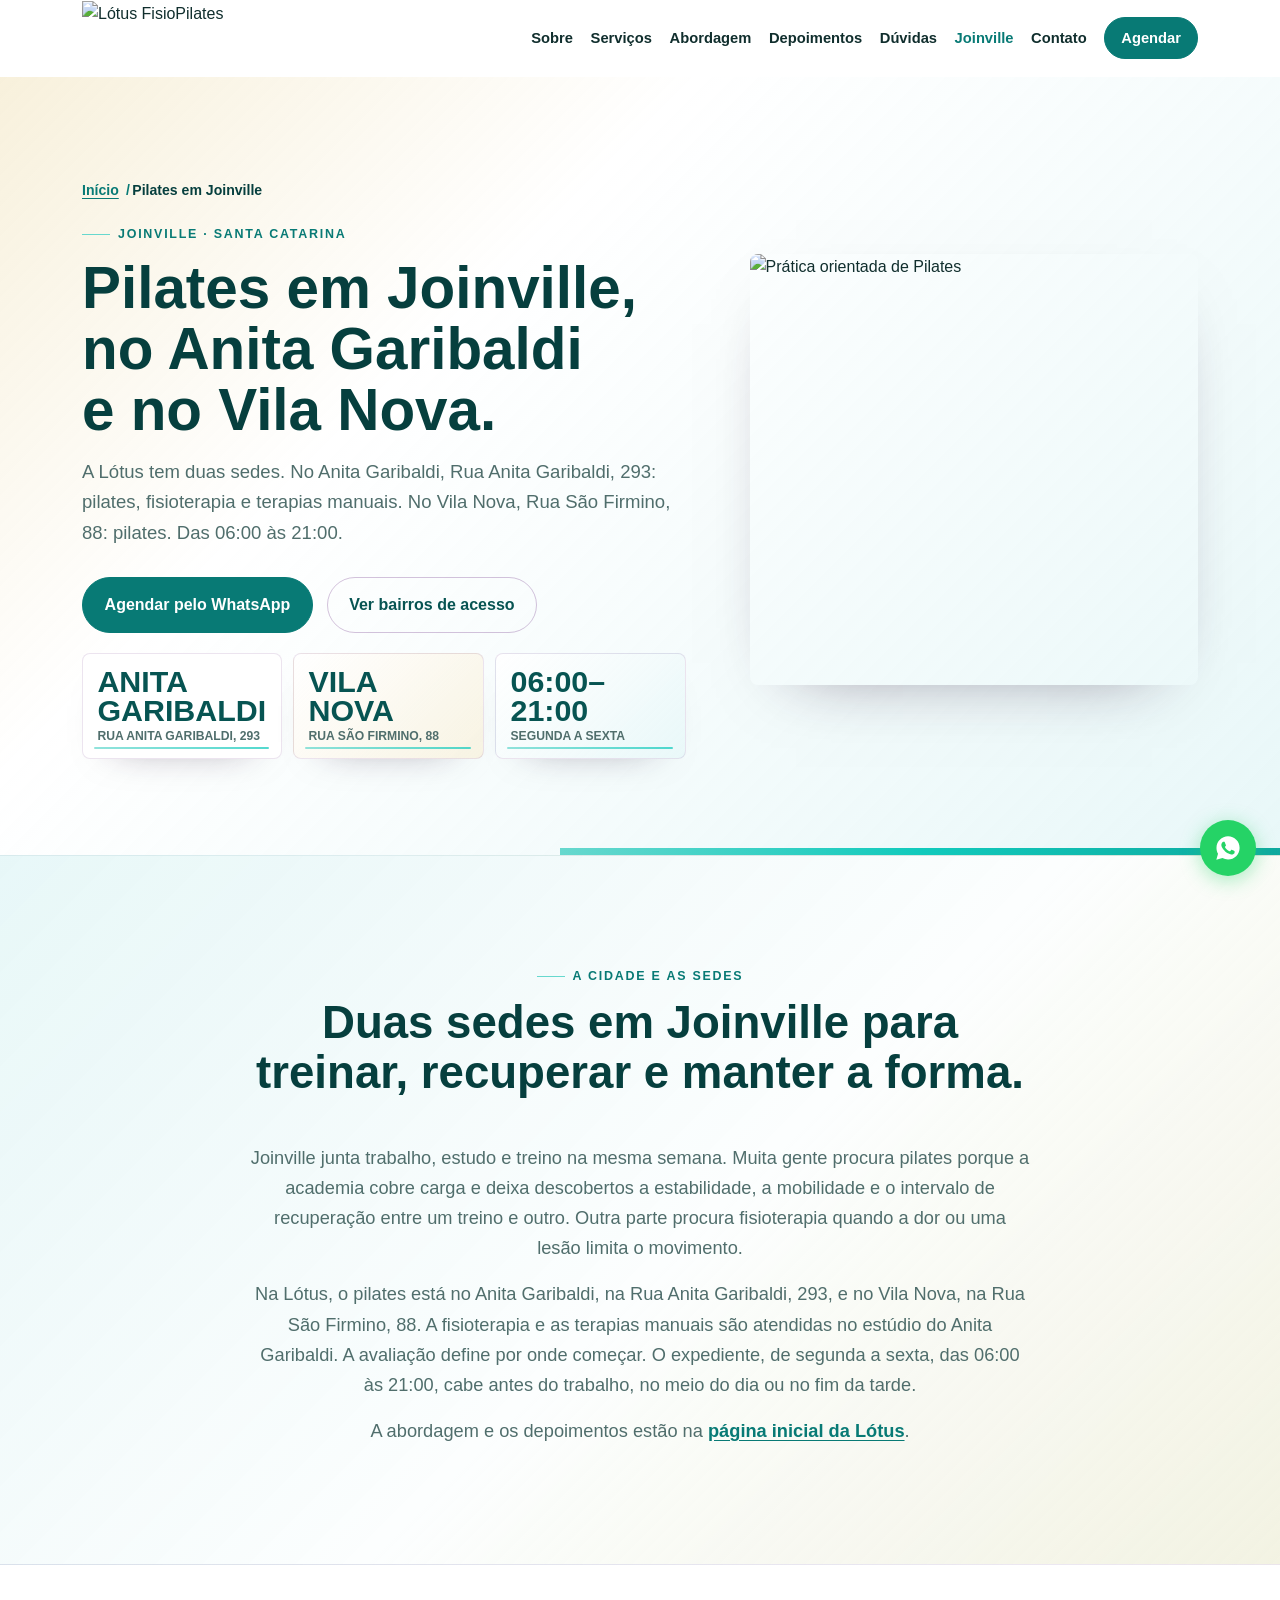
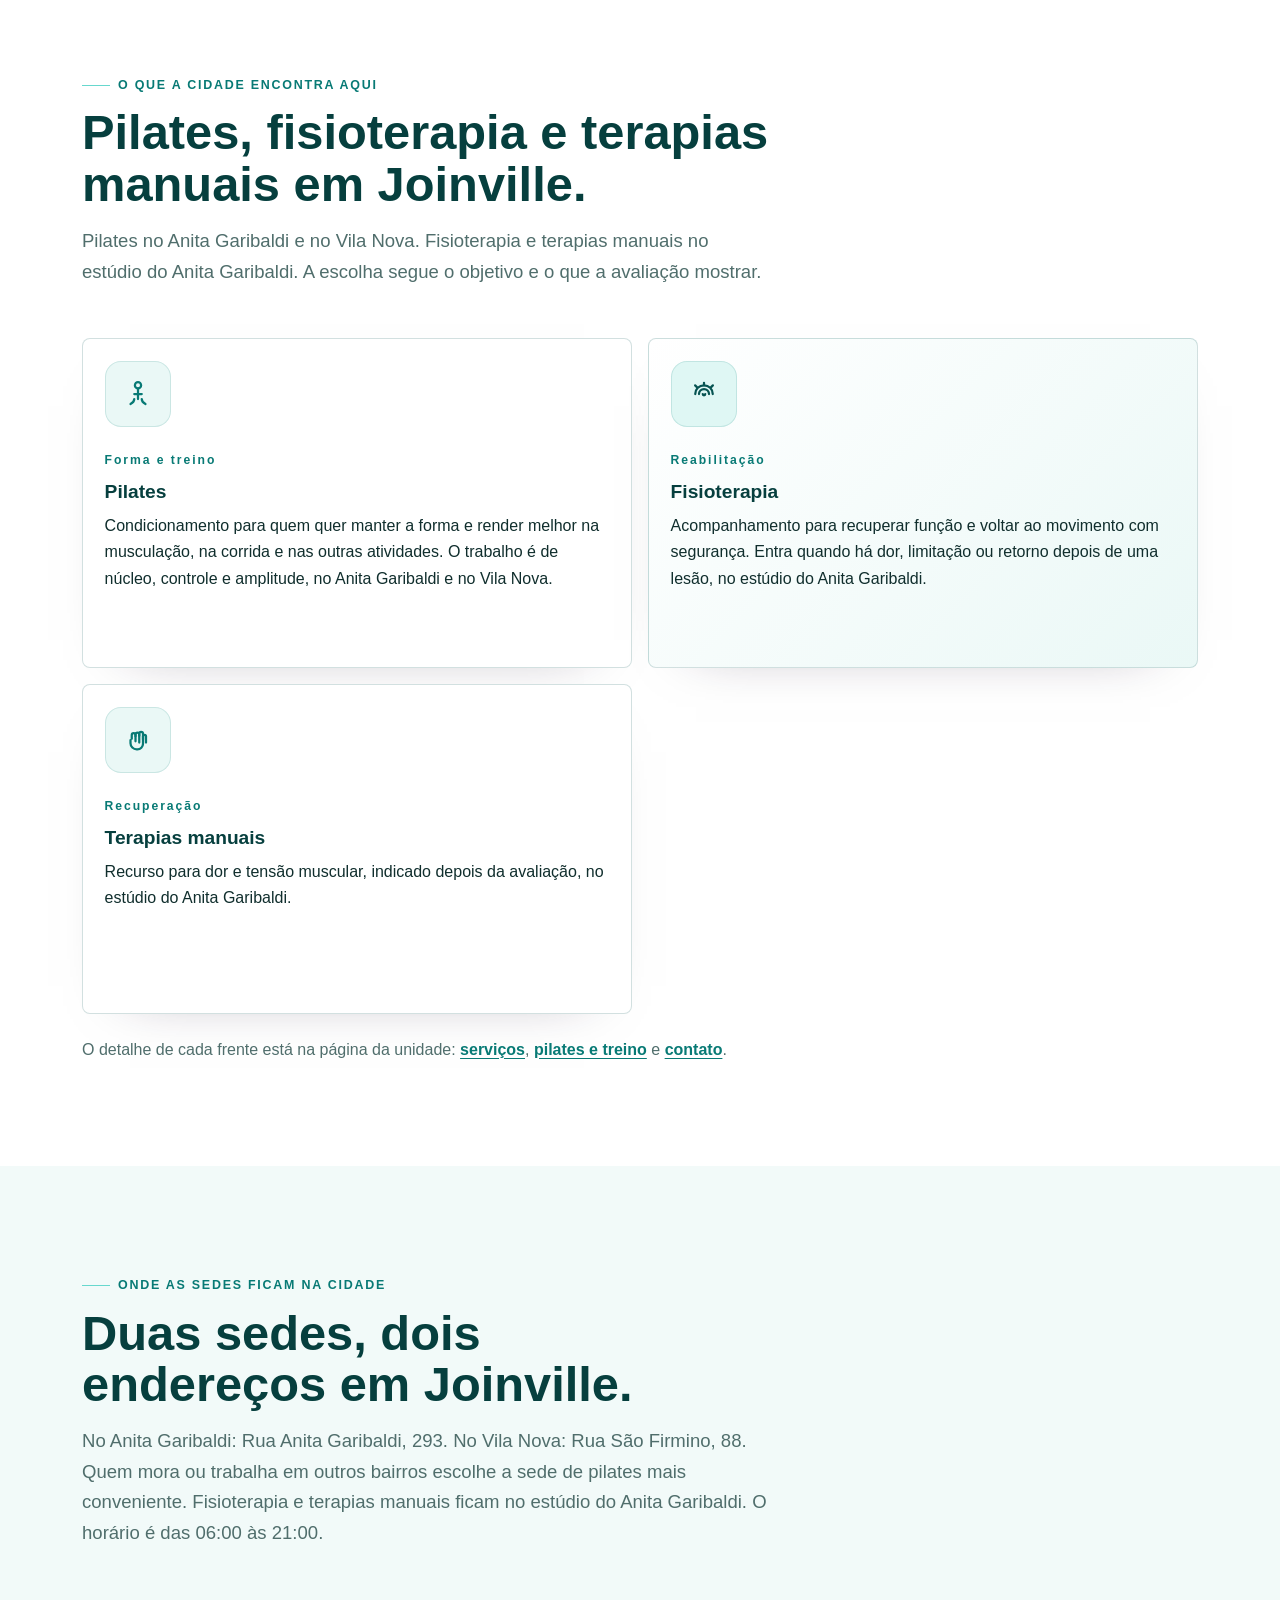
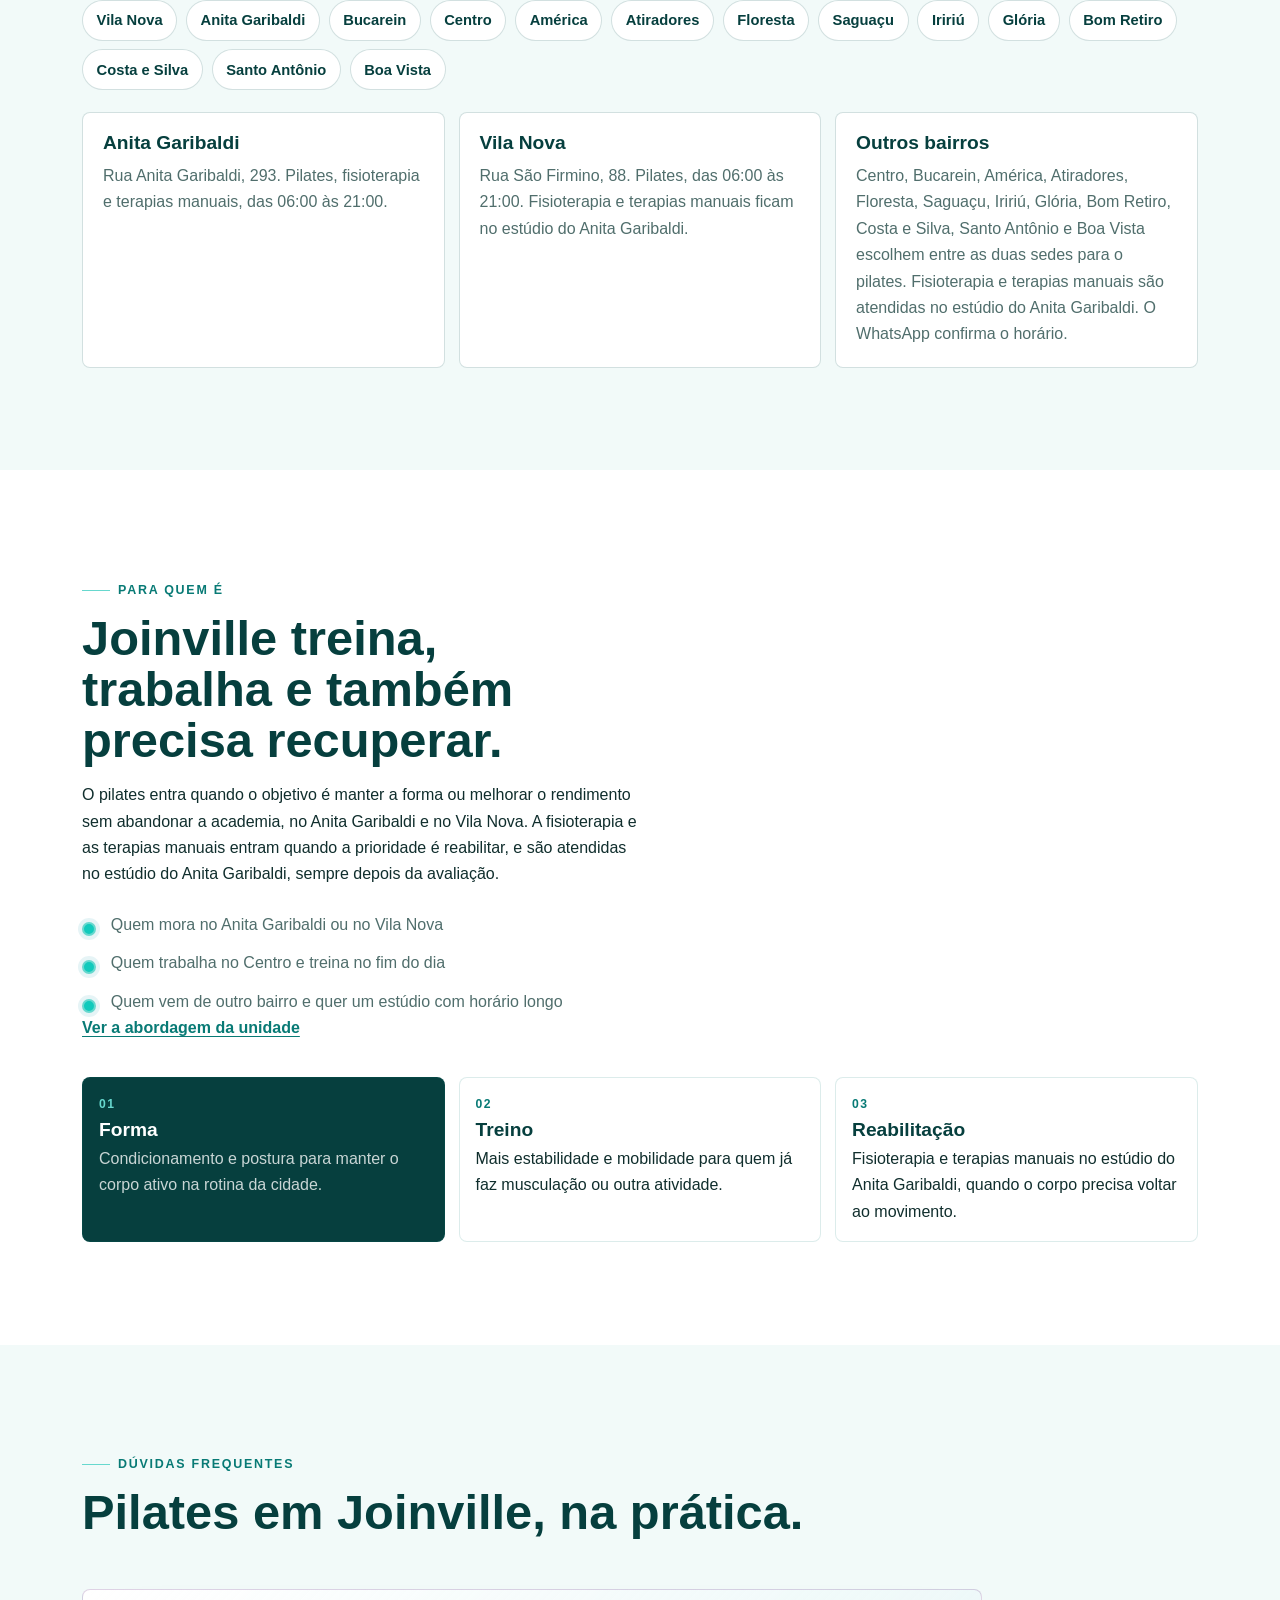
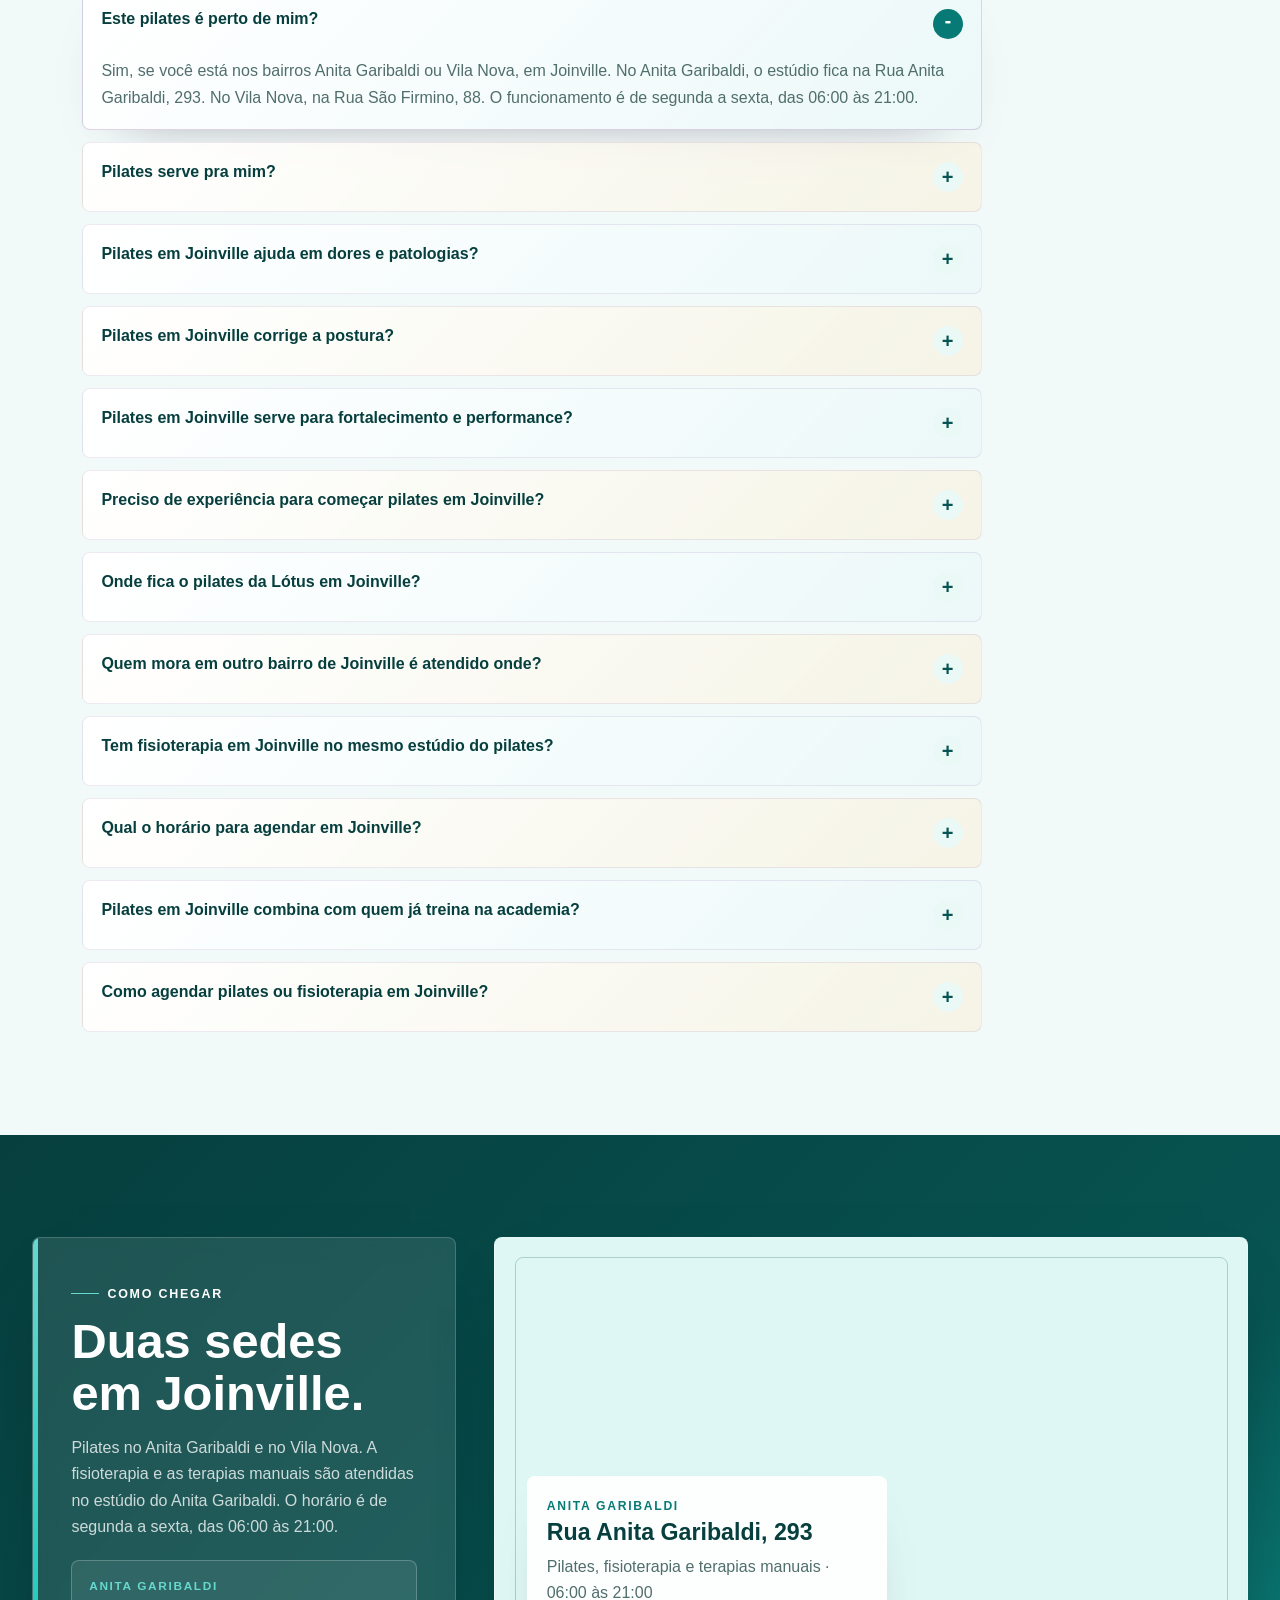
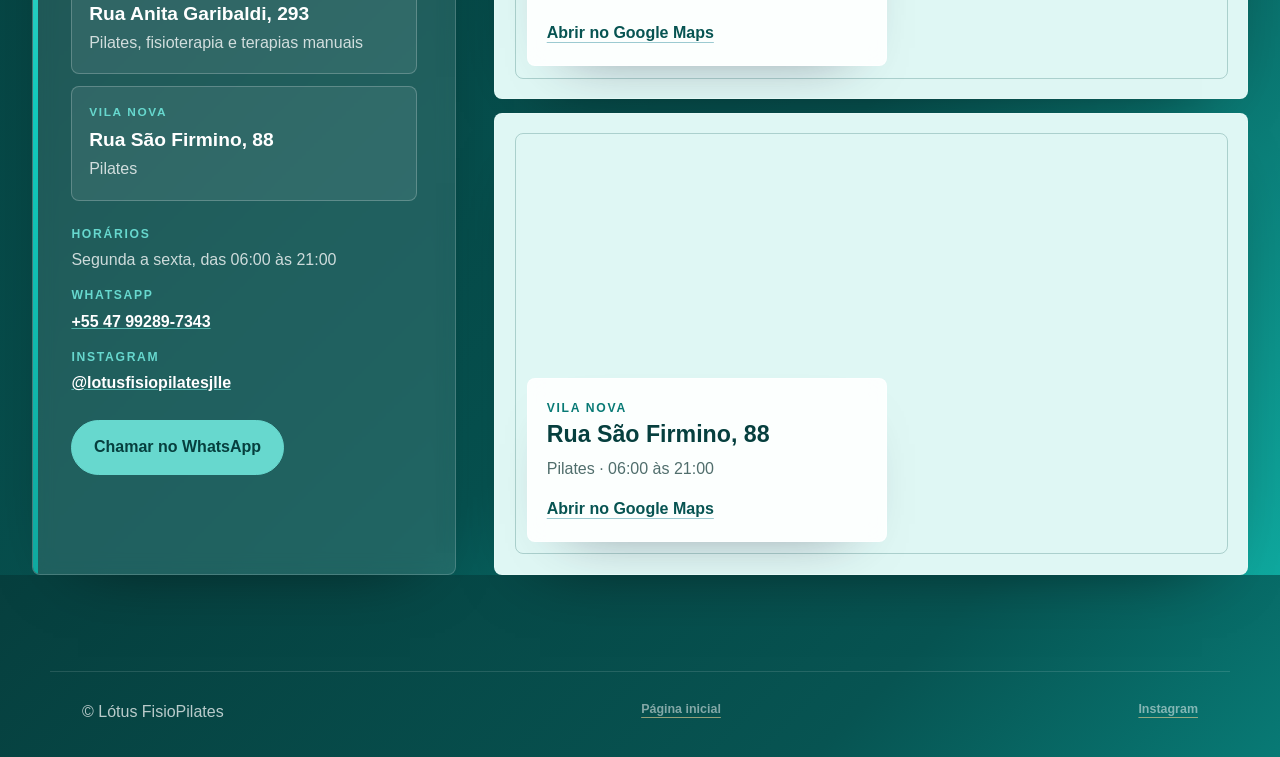
==== commit ac63d84d: "Restore the morning page layout without the new studio photos." ====
--- a/pilates-em-joinville/index.html
+++ b/pilates-em-joinville/index.html
@@ -19,12 +19,12 @@
   <meta property="og:url" content="https://lotuspilatesjlle.com.br/pilates-em-joinville/" />
   <meta property="og:title" content="Pilates em Joinville | Lótus no Anita Garibaldi e no Vila Nova" />
   <meta property="og:description" content="Pilates no Anita Garibaldi e no Vila Nova. Fisioterapia e terapias manuais no estúdio do Anita Garibaldi, das 06:00 às 21:00." />
-  <meta property="og:image" content="https://lotuspilatesjlle.com.br/assets/img/hero-profissional.jpg" />
-  <meta property="og:image:alt" content="Profissional da Lótus FisioPilates em Joinville" />
+  <meta property="og:image" content="https://lotuspilatesjlle.com.br/assets/img/hero-lotus-anita.png" />
+  <meta property="og:image:alt" content="Prática orientada de Pilates" />
   <meta name="twitter:card" content="summary_large_image" />
   <meta name="twitter:title" content="Pilates em Joinville | Lótus no Anita Garibaldi e no Vila Nova" />
   <meta name="twitter:description" content="Pilates no Anita Garibaldi e no Vila Nova. Fisioterapia e terapias manuais no estúdio do Anita Garibaldi." />
-  <meta name="twitter:image" content="https://lotuspilatesjlle.com.br/assets/img/hero-profissional.jpg" />
+  <meta name="twitter:image" content="https://lotuspilatesjlle.com.br/assets/img/hero-lotus-anita.png" />
   <link rel="icon" href="../assets/img/favicon_lotus-fisioterapia.png" />
   <link rel="stylesheet" href="../assets/css/style.css" />
   <script type="application/ld+json">
@@ -42,7 +42,7 @@
         "about": { "@id": "https://lotuspilatesjlle.com.br/#negocio" },
         "primaryImageOfPage": {
           "@type": "ImageObject",
-          "url": "https://lotuspilatesjlle.com.br/assets/img/hero-profissional.jpg"
+          "url": "https://lotuspilatesjlle.com.br/assets/img/hero-lotus-anita.png"
         },
         "breadcrumb": { "@id": "https://lotuspilatesjlle.com.br/pilates-em-joinville/#breadcrumb" }
       },
@@ -71,7 +71,7 @@
         "url": "https://lotuspilatesjlle.com.br/",
         "description": "Estúdio de pilates em Joinville-SC, no Anita Garibaldi e no Vila Nova. Fisioterapia e terapias manuais no estúdio do Anita Garibaldi.",
         "telephone": "+55 47 99289-7343",
-        "image": "https://lotuspilatesjlle.com.br/assets/img/hero-profissional.jpg",
+        "image": "https://lotuspilatesjlle.com.br/assets/img/hero-lotus-anita.png",
         "logo": "https://lotuspilatesjlle.com.br/assets/img/logo_lotus-fisioterapia.png",
         "sameAs": ["https://www.instagram.com/lotusfisiopilatesjlle/"],
         "location": [
@@ -93,7 +93,7 @@
         "parentOrganization": { "@id": "https://lotuspilatesjlle.com.br/#negocio" },
         "url": "https://lotuspilatesjlle.com.br/",
         "telephone": "+55 47 99289-7343",
-        "image": "https://lotuspilatesjlle.com.br/assets/img/hero-profissional.jpg",
+        "image": "https://lotuspilatesjlle.com.br/assets/img/hero-lotus-anita.png",
         "hasMap": "https://www.google.com/maps/search/?api=1&query=Rua%20Anita%20Garibaldi%20293%20Joinville",
         "address": {
           "@type": "PostalAddress",
@@ -121,7 +121,7 @@
         "parentOrganization": { "@id": "https://lotuspilatesjlle.com.br/#negocio" },
         "url": "https://lotuspilatesjlle.com.br/",
         "telephone": "+55 47 99289-7343",
-        "image": "https://lotuspilatesjlle.com.br/assets/img/hero-profissional.jpg",
+        "image": "https://lotuspilatesjlle.com.br/assets/img/hero-lotus-anita.png",
         "hasMap": "https://www.google.com/maps/search/?api=1&query=Rua%20S%C3%A3o%20Firmino%2088%20Joinville",
         "address": {
           "@type": "PostalAddress",
@@ -290,22 +290,15 @@
         </div>
         <div class="hero__visual reveal">
           <picture>
-            <source srcset="../assets/img/hero-profissional-720.webp 720w, ../assets/img/hero-profissional.webp 1200w" sizes="(max-width: 919px) 92vw, 38vw" type="image/webp" />
-            <img class="hero__image" src="../assets/img/hero-profissional.jpg" width="1200" height="1798" alt="Profissional da Lótus FisioPilates em Joinville" fetchpriority="high" />
+            <source srcset="../assets/img/hero-lotus-anita.webp" type="image/webp" />
+            <img class="hero__image" src="../assets/img/hero-lotus-anita.png" width="1536" height="1024" alt="Prática orientada de Pilates" fetchpriority="high" />
           </picture>
         </div>
       </div>
     </section>
 
     <section class="section section--intro" id="conteudo">
-      <div class="wrap about-split">
-        <figure class="about-photo reveal">
-          <picture>
-            <source srcset="../assets/img/sobre-fita.webp" type="image/webp" />
-            <img src="../assets/img/sobre-fita.jpg" width="1000" height="1498" alt="Profissional da Lótus segurando a fita com a marca do estúdio" loading="lazy" decoding="async" />
-          </picture>
-        </figure>
-        <div class="about-main">
+      <div class="wrap about-flow">
           <div class="about-title reveal">
             <p class="eyebrow">A cidade e as sedes</p>
             <h2>Duas sedes em Joinville para treinar, recuperar e manter a forma.</h2>
@@ -315,7 +308,6 @@
             <p>Na Lótus, o pilates está no Anita Garibaldi, na Rua Anita Garibaldi, 293, e no Vila Nova, na Rua São Firmino, 88. A fisioterapia e as terapias manuais são atendidas no estúdio do Anita Garibaldi. A avaliação define por onde começar. O expediente, de segunda a sexta, das 06:00 às 21:00, cabe antes do trabalho, no meio do dia ou no fim da tarde.</p>
             <p>A abordagem e os depoimentos estão na <a href="../">página inicial da Lótus</a>.</p>
           </div>
-        </div>
       </div>
     </section>
 
@@ -403,13 +395,7 @@
     </section>
 
     <section class="section" id="para-quem">
-      <div class="wrap editorial">
-        <figure class="editorial__photo reveal">
-          <picture>
-            <source srcset="../assets/img/pilates-arco.webp" type="image/webp" />
-            <img src="../assets/img/pilates-arco.jpg" width="1000" height="1498" alt="Profissional da Lótus em exercício com o arco de pilates" loading="lazy" decoding="async" />
-          </picture>
-        </figure>
+      <div class="wrap">
         <div class="editorial__copy reveal">
           <p class="eyebrow">Para quem é</p>
           <h2>Joinville treina, trabalha e também precisa recuperar.</h2>
--- a/assets/css/style.css
+++ b/assets/css/style.css
@@ -815,12 +815,9 @@
 
 .faq-item summary {
   position: relative;
-  display: flex;
-  align-items: center;
-  justify-content: space-between;
-  gap: 1rem;
+  display: block;
   min-height: 68px;
-  padding: 1rem 3.1rem 1rem 1.15rem;
+  padding: 1.15rem 3.1rem 1.15rem 1.15rem;
   color: var(--violet-950);
   font-weight: 850;
   line-height: 1.25;
@@ -828,8 +825,10 @@
   list-style: none;
 }
 
-.faq-item summary::-webkit-details-marker {
+.faq-item summary::-webkit-details-marker,
+.faq-item summary::marker {
   display: none;
+  content: "";
 }
 
 .faq-item summary::after {
@@ -859,27 +858,16 @@
   transform: translateY(-50%) rotate(180deg);
 }
 
-.faq-answer {
-  display: grid;
-  grid-template-rows: 0fr;
-  opacity: 0;
-  transform: translateY(-6px);
-  transition: grid-template-rows 0.32s ease, opacity 0.24s ease, transform 0.32s ease;
+.faq-item:not([open]) > .faq-answer {
+  display: none;
 }
 
 .faq-answer > div {
-  overflow: hidden;
-}
-
-.faq-item.is-open .faq-answer,
-.faq-item[open] .faq-answer {
-  grid-template-rows: 1fr;
-  opacity: 1;
-  transform: translateY(0);
+  overflow: visible;
 }
 
 .faq-answer p {
-  margin: -0.2rem 0 0;
+  margin: 0;
   padding: 0 1.15rem 1.15rem;
   color: var(--ink-soft);
 }
@@ -1401,16 +1389,15 @@
 }
 body { font-family: "Manrope Local", Arial, sans-serif; }
 .brand__logo { width: clamp(160px, 20vw, 200px); max-width: 200px; }
-.hero__image { aspect-ratio: 2 / 3; object-position: center; background: #111; }
+.hero__image { aspect-ratio: 1.04; object-position: center 45%; }
 .hero__visual picture { display: block; width: 100%; height: 100%; }
 .image-disclaimer { position: absolute; z-index: 2; right: .7rem; bottom: .7rem; padding: .42rem .66rem; border-radius: 999px; background: rgba(6,63,62,.88); color: #fff; font-size: .72rem; }
-.service-grid.service-grid--compact { grid-template-columns: repeat(3, minmax(0, 1fr)); }
+.service-grid.service-grid--compact { grid-template-columns: repeat(2, minmax(0, 1fr)); }
 .contact__map { min-height: 420px; }
 .contact__map .map-card { position: relative; z-index: 2; }
 .footer__brand img { width: min(260px, 100%); }
 .wpp { background: var(--violet-900); }
-@media (max-width: 980px) { .service-grid.service-grid--compact { grid-template-columns: 1fr; } }
-@media (max-width: 759px) { .hero__image { aspect-ratio: 2 / 3; } }
+@media (max-width: 759px) { .service-grid.service-grid--compact { grid-template-columns: 1fr; } .hero__image { aspect-ratio: 1.12; } }
 .reveal { opacity: 1; transform: none; }
 .testimonials { overflow: hidden; }
 .testimonials__inner, .testimonial-carousel { min-width: 0; }
@@ -1938,58 +1925,6 @@
   }
 }
 
-.about-photo,
-.approach-photo,
-.editorial__photo {
-  margin: 0;
-}
-
-.about-photo img,
-.approach-photo img,
-.editorial__photo img {
-  display: block;
-  width: 100%;
-  aspect-ratio: 2 / 3;
-  object-fit: cover;
-  object-position: center;
-  border-radius: var(--radius);
-  background: #111;
-}
-
-.about-photo img,
-.editorial__photo img {
-  box-shadow: var(--shadow);
-}
-
-.approach-photo img {
-  border: 1px solid rgba(255, 255, 255, 0.18);
-}
-
-.about-split,
-.approach-split {
-  display: grid;
-  align-items: center;
-  gap: clamp(1.5rem, 4vw, 3.4rem);
-}
-
-.about-main .about-title,
-.about-main .intro-copy,
-.about-main .about-title h2,
-.about-main .about-title .eyebrow {
-  max-width: none;
-  margin-inline: 0;
-  text-align: left;
-}
-
-.about-main .intro-copy {
-  margin-top: 0.4rem;
-}
-
-.approach-main {
-  display: grid;
-  gap: clamp(1.2rem, 3vw, 1.8rem);
-}
-
 .care-row {
   display: grid;
   gap: 0.85rem;
@@ -2046,17 +1981,3 @@
 .contact__maps .contact__map iframe {
   min-height: 460px;
 }
-
-@media (min-width: 920px) {
-  .about-split {
-    grid-template-columns: minmax(240px, 0.62fr) minmax(0, 1.15fr);
-  }
-
-  .approach-split {
-    grid-template-columns: minmax(220px, 0.48fr) minmax(0, 1.2fr);
-  }
-
-  .approach-split .approach-list {
-    grid-template-columns: 1fr;
-  }
-}
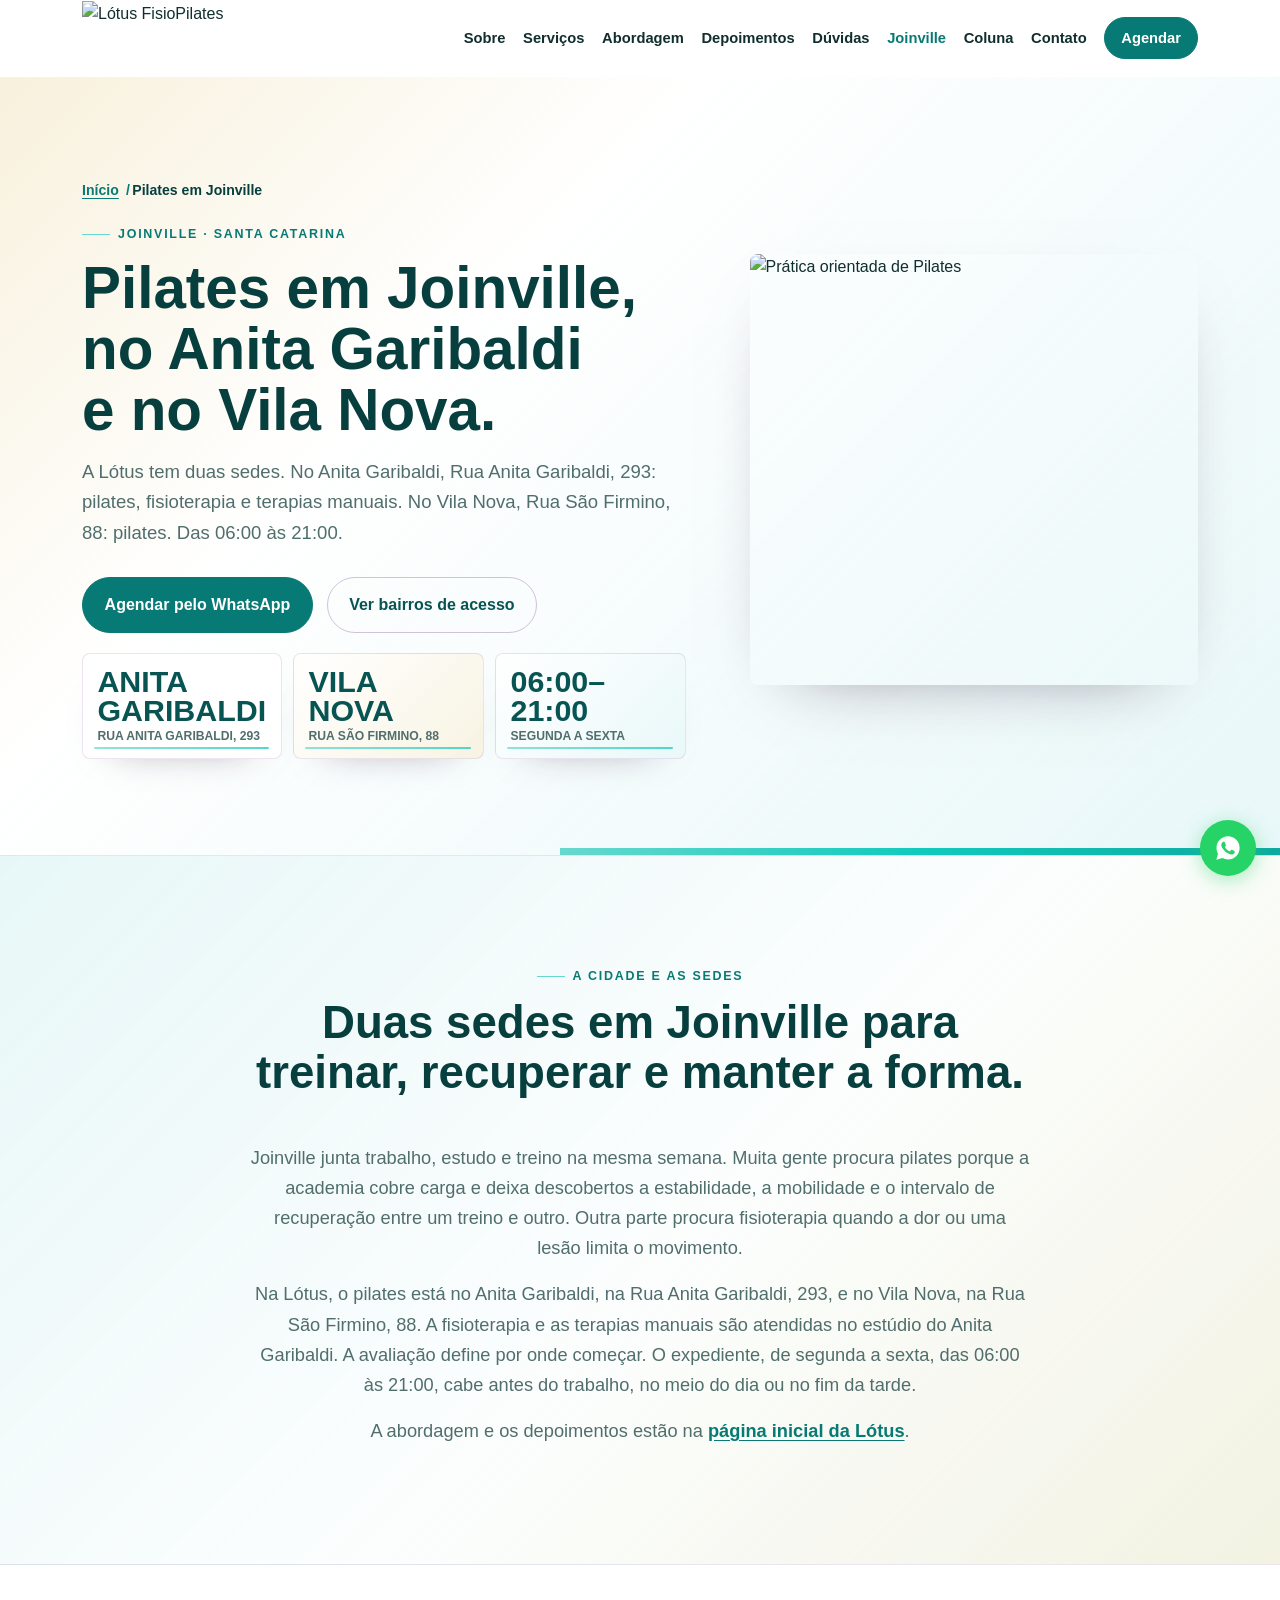
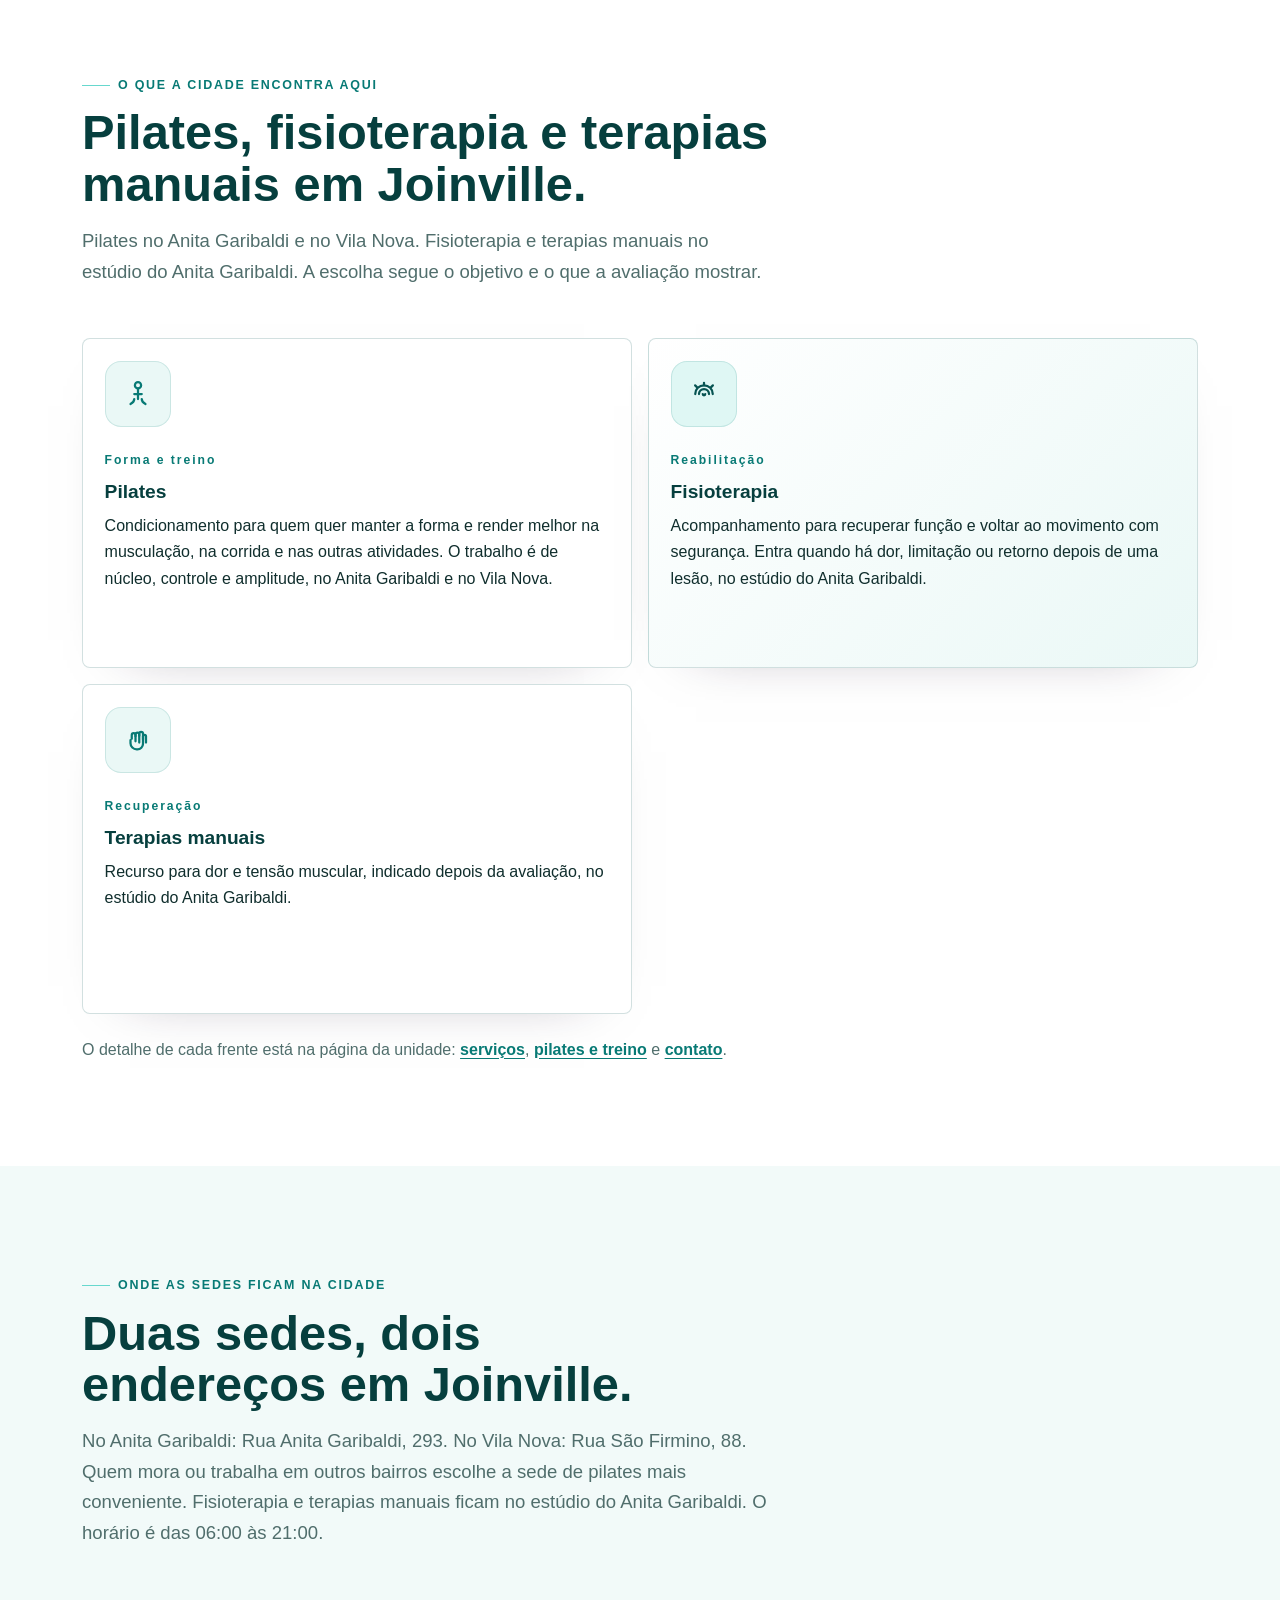
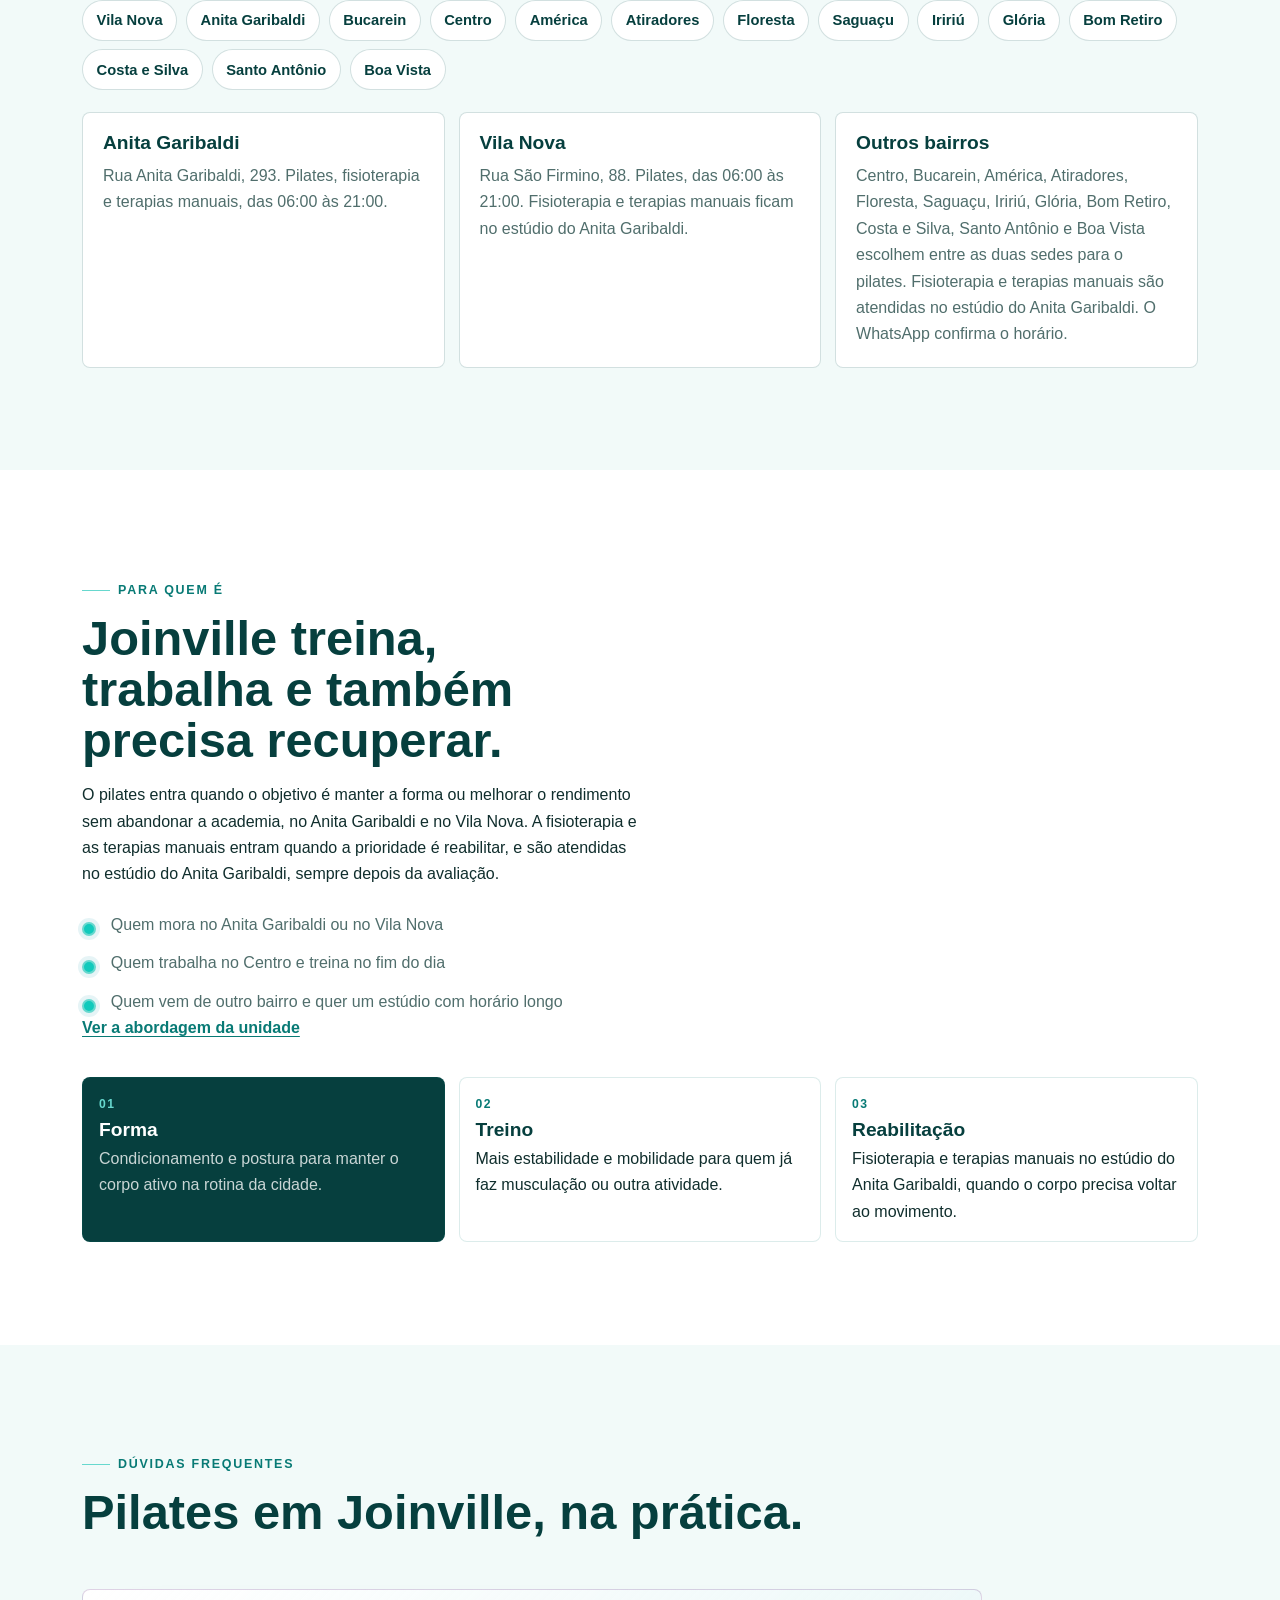
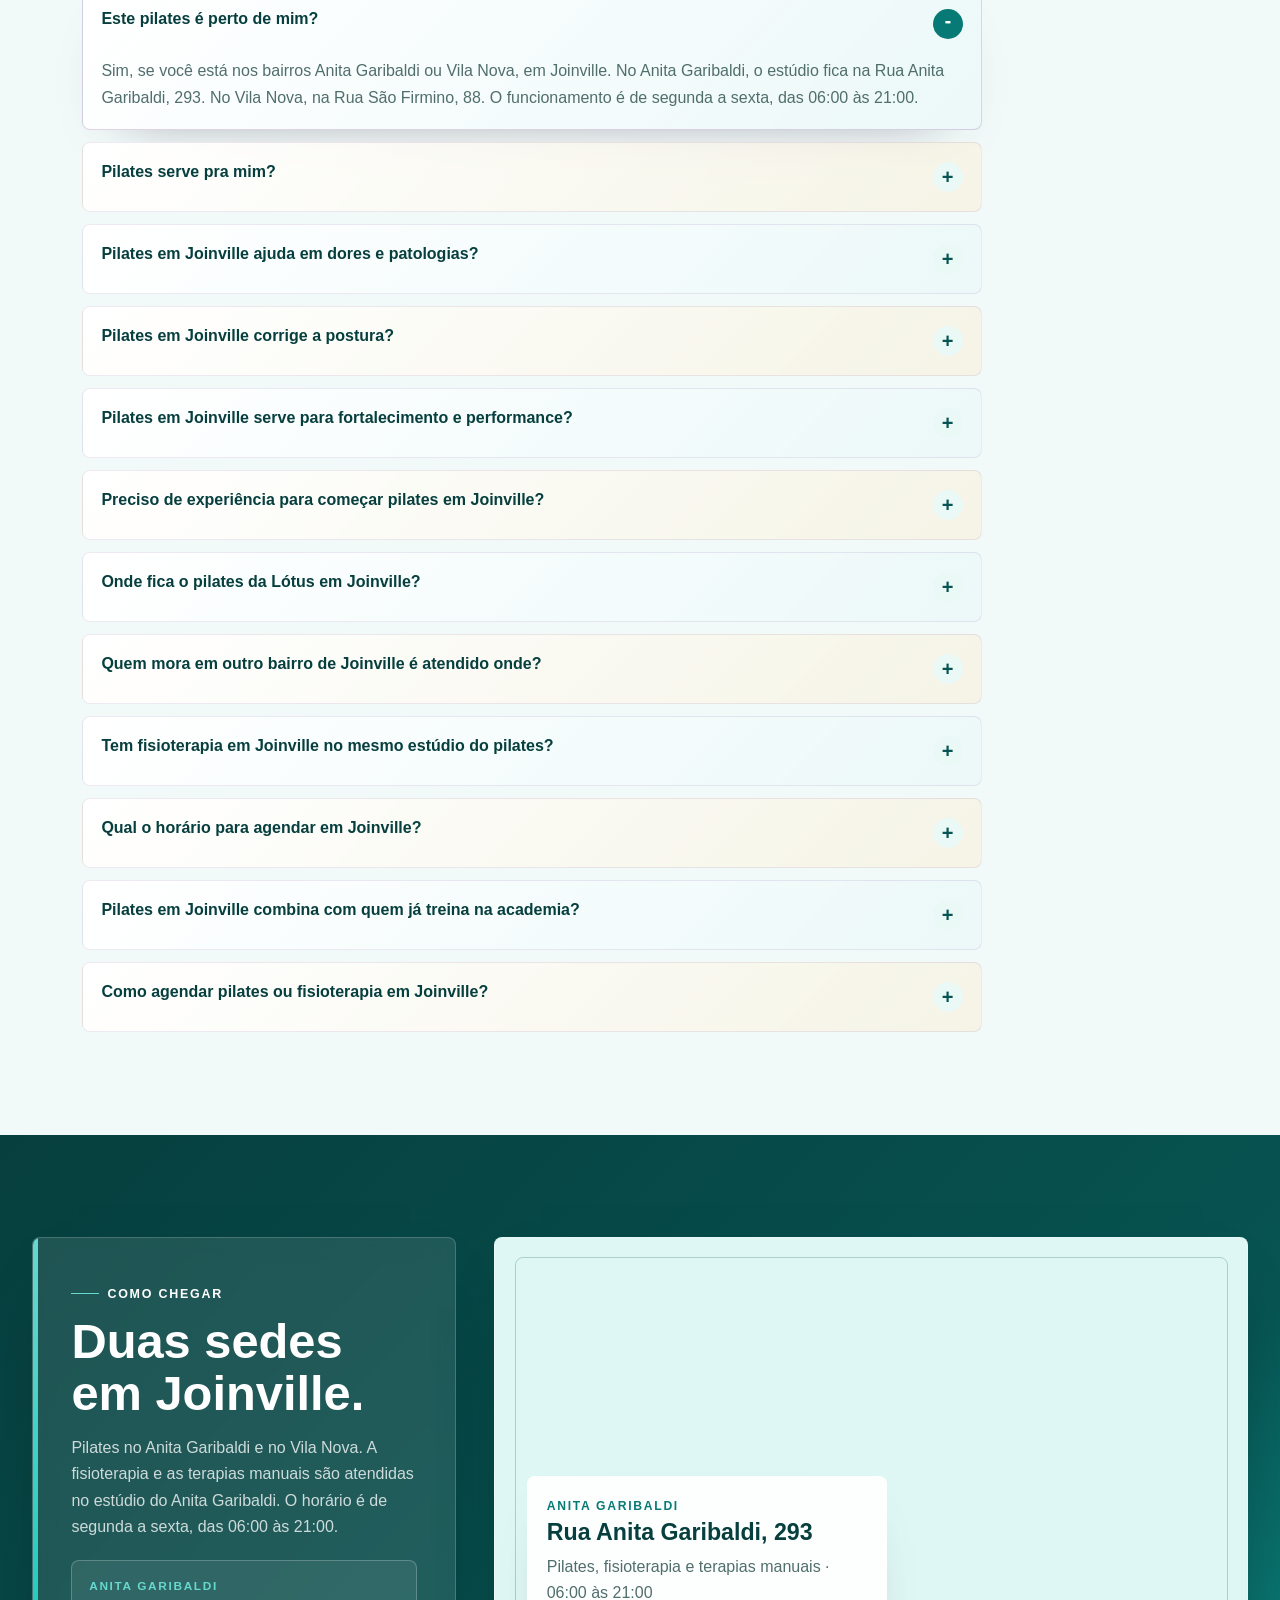
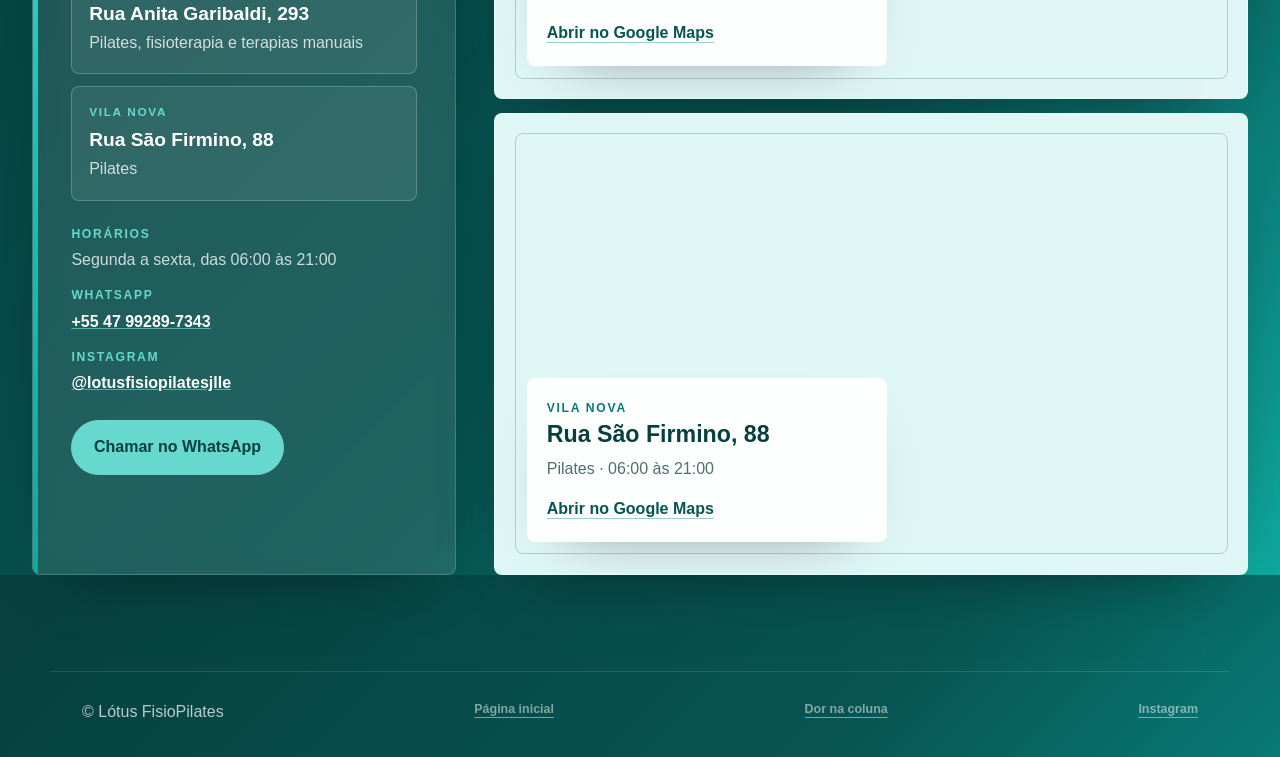
==== commit ff4201cb: "Publish the spine-pain page and link it from the existing pages." ====
--- a/pilates-em-joinville/index.html
+++ b/pilates-em-joinville/index.html
@@ -260,6 +260,7 @@
         <a href="../#depoimentos">Depoimentos</a>
         <a href="#faq">Dúvidas</a>
         <a href="./" aria-current="page">Joinville</a>
+        <a href="../pilates-para-dor-na-coluna/">Coluna</a>
         <a href="#contato">Contato</a>
         <a class="btn btn--sm" href="https://wa.me/5547992897343?text=Ol%C3%A1%2C%20quero%20agendar%20pilates%20em%20Joinville%20na%20L%C3%B3tus." target="_blank" rel="noopener">Agendar</a>
       </nav>
@@ -531,6 +532,7 @@
     <div class="wrap footer__bottom">
       <span>© <span id="ano"></span> Lótus FisioPilates</span>
       <a href="../">Página inicial</a>
+      <a href="../pilates-para-dor-na-coluna/">Dor na coluna</a>
       <a href="https://www.instagram.com/lotusfisiopilatesjlle/" target="_blank" rel="noopener">Instagram</a>
     </div>
   </footer>
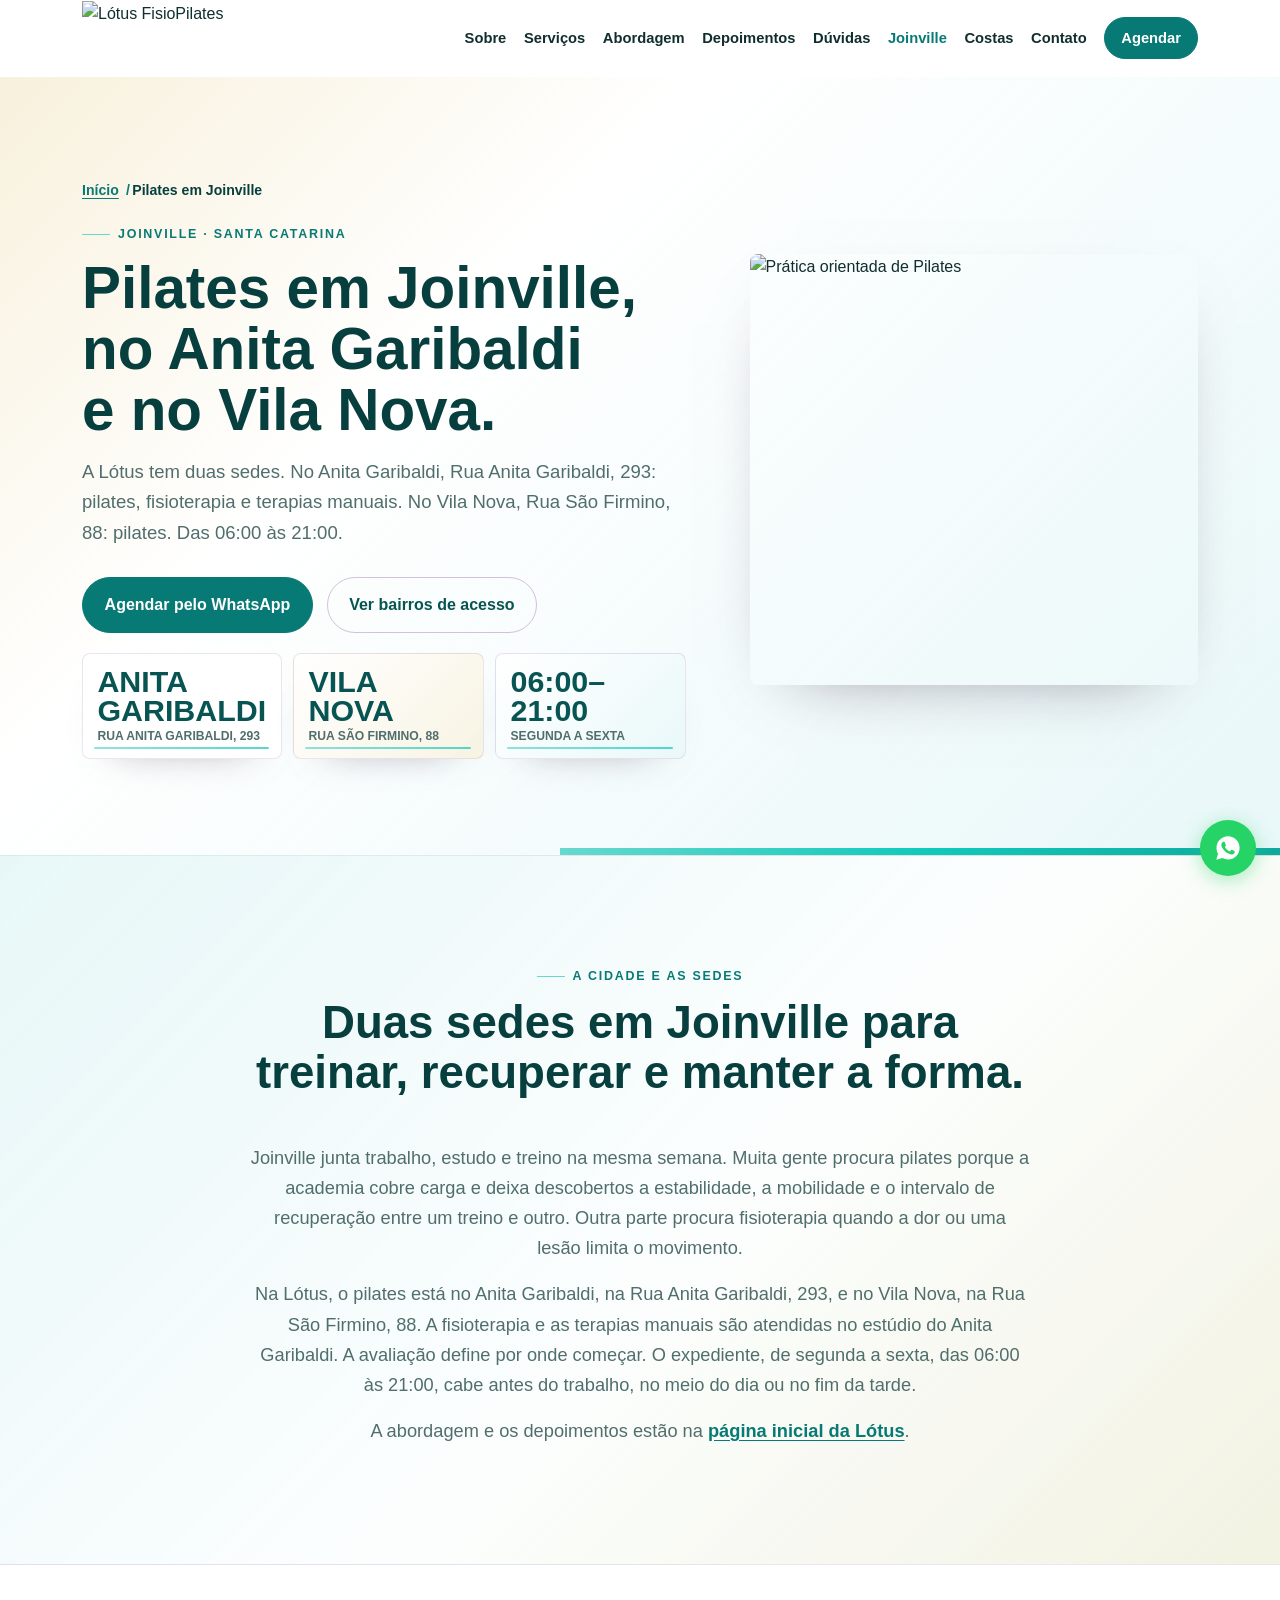
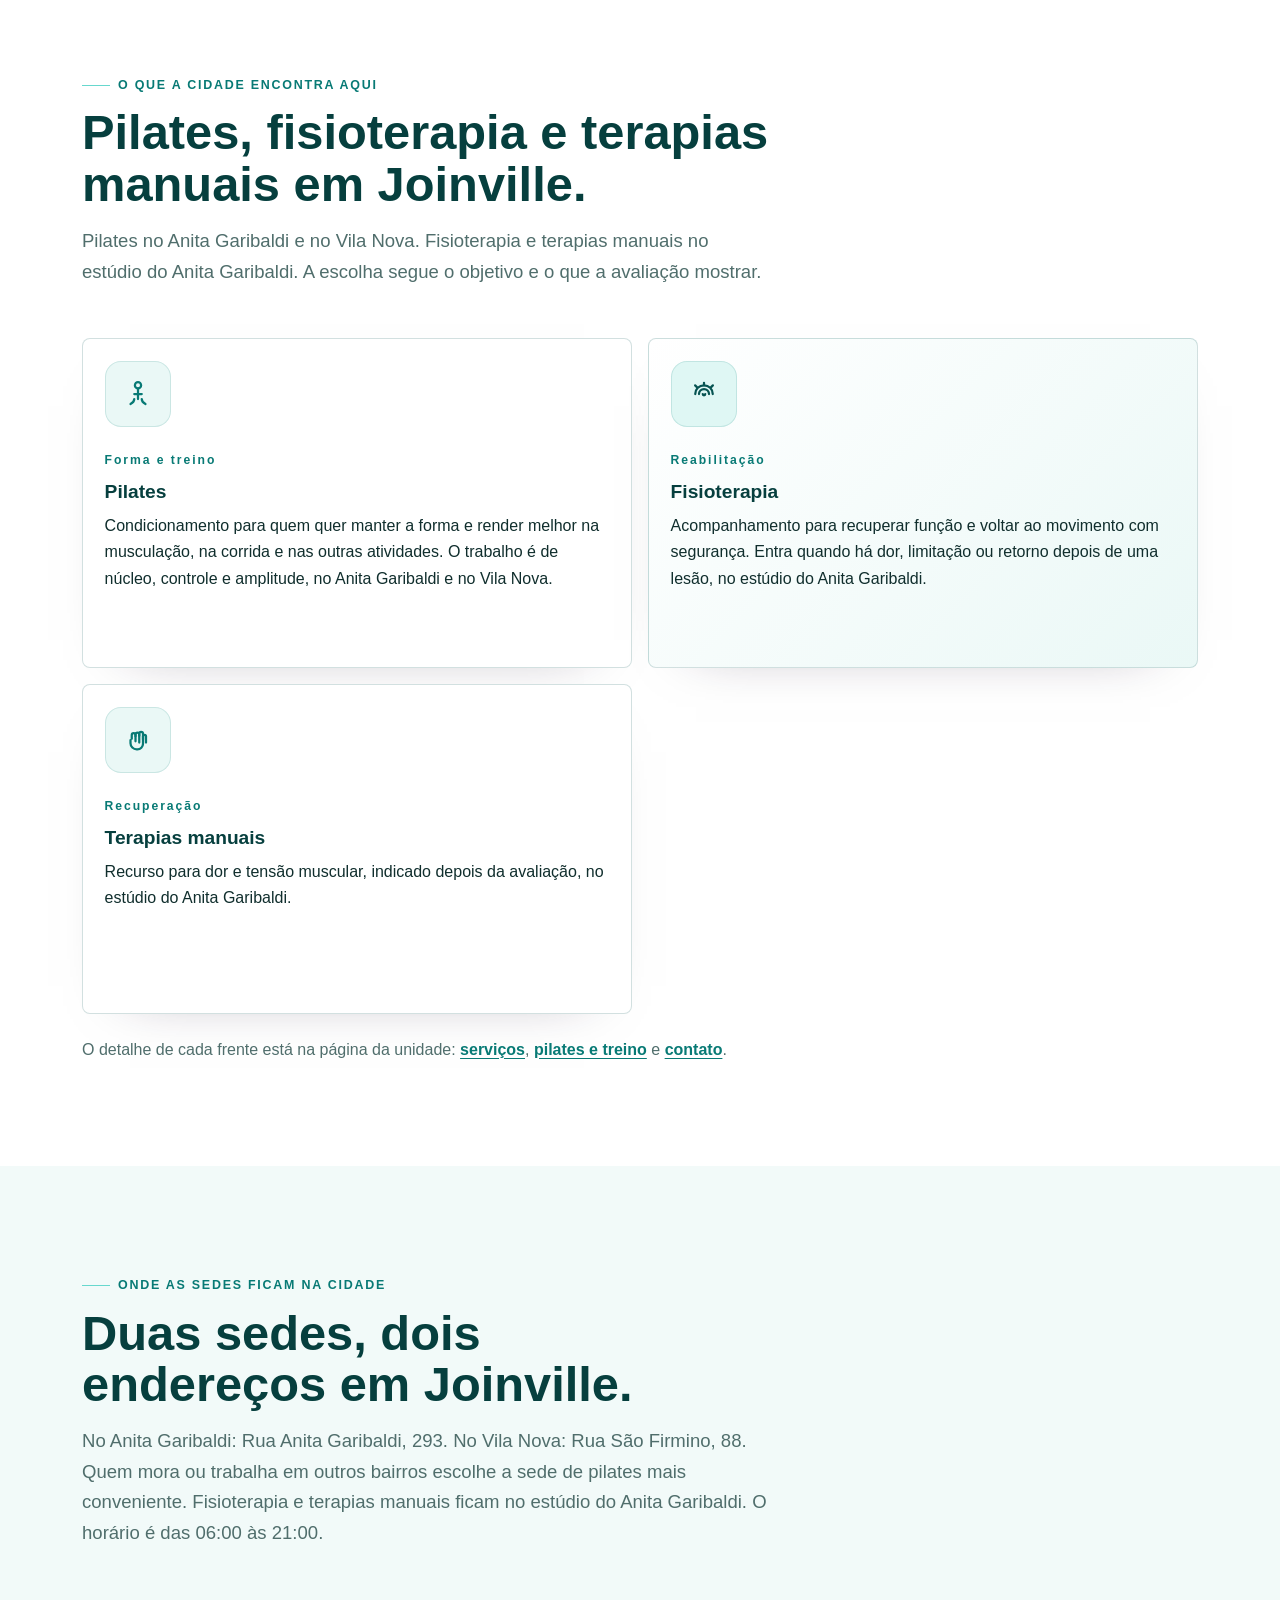
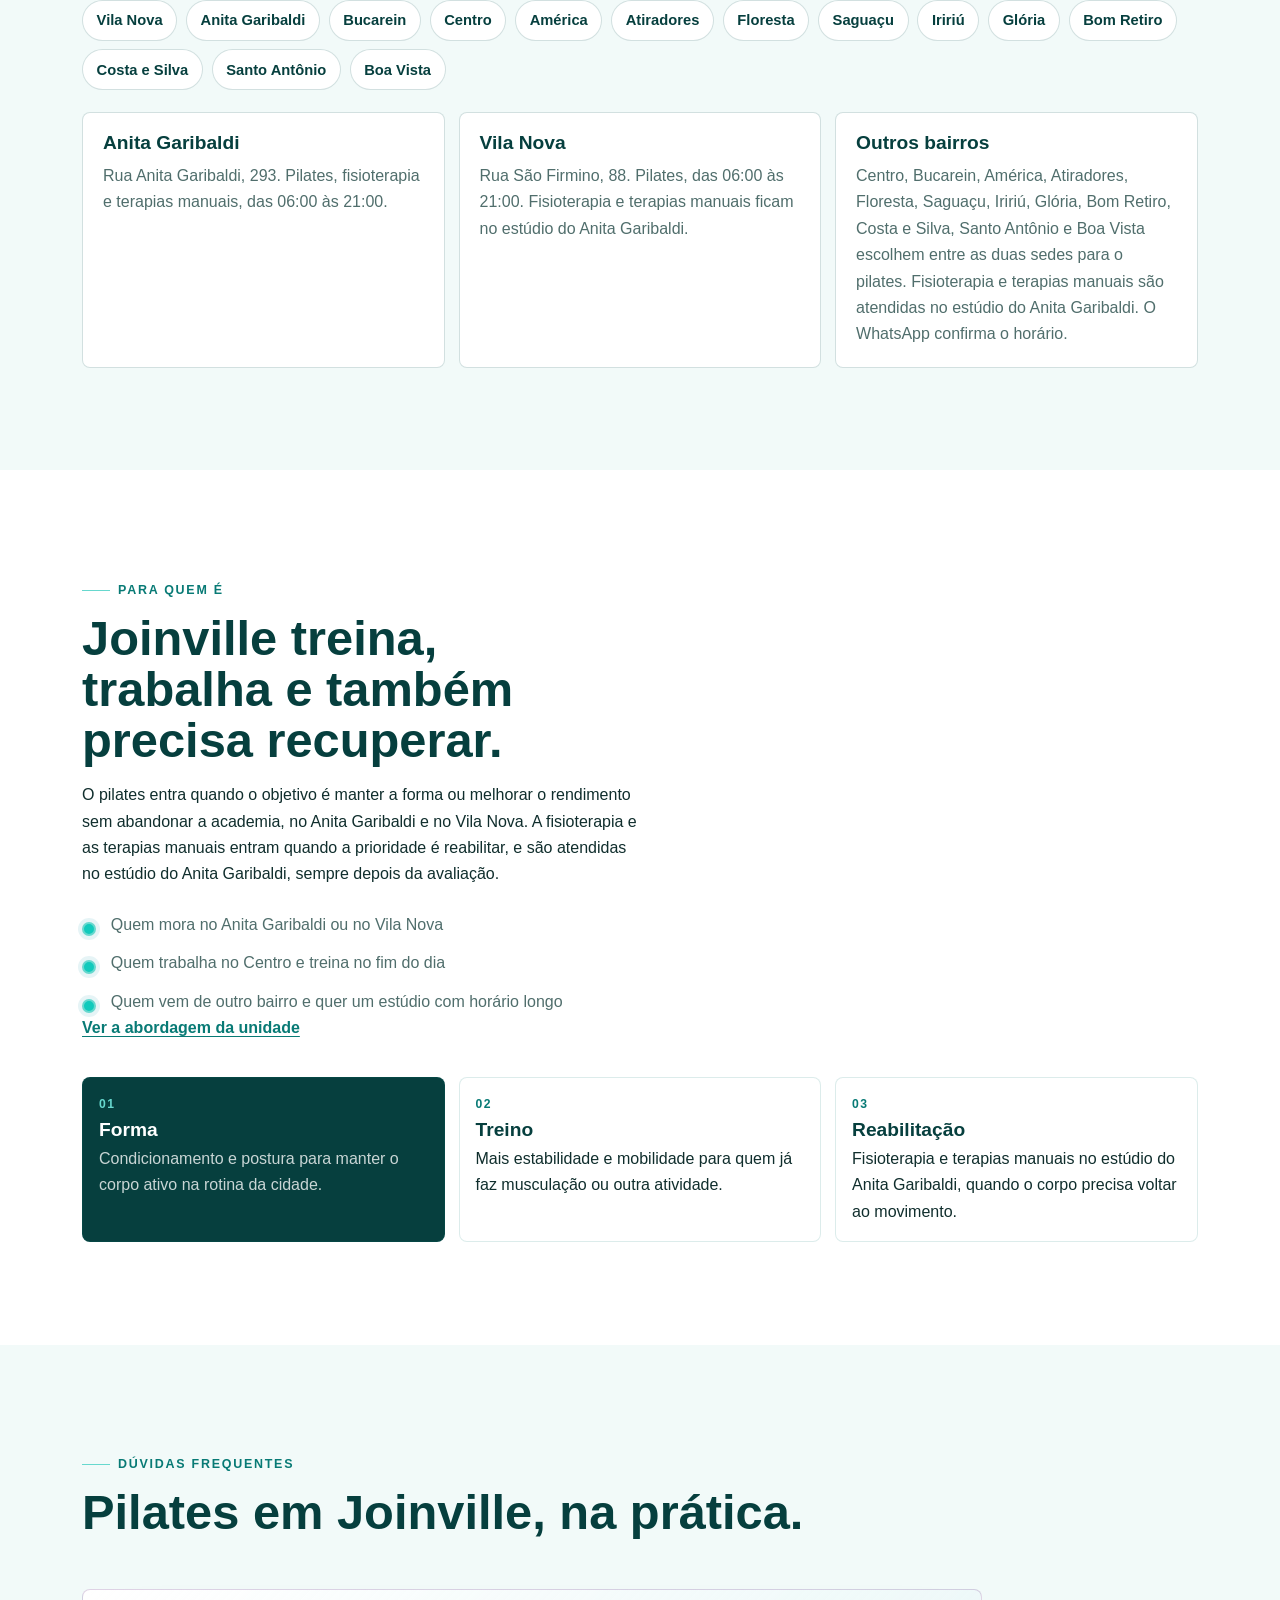
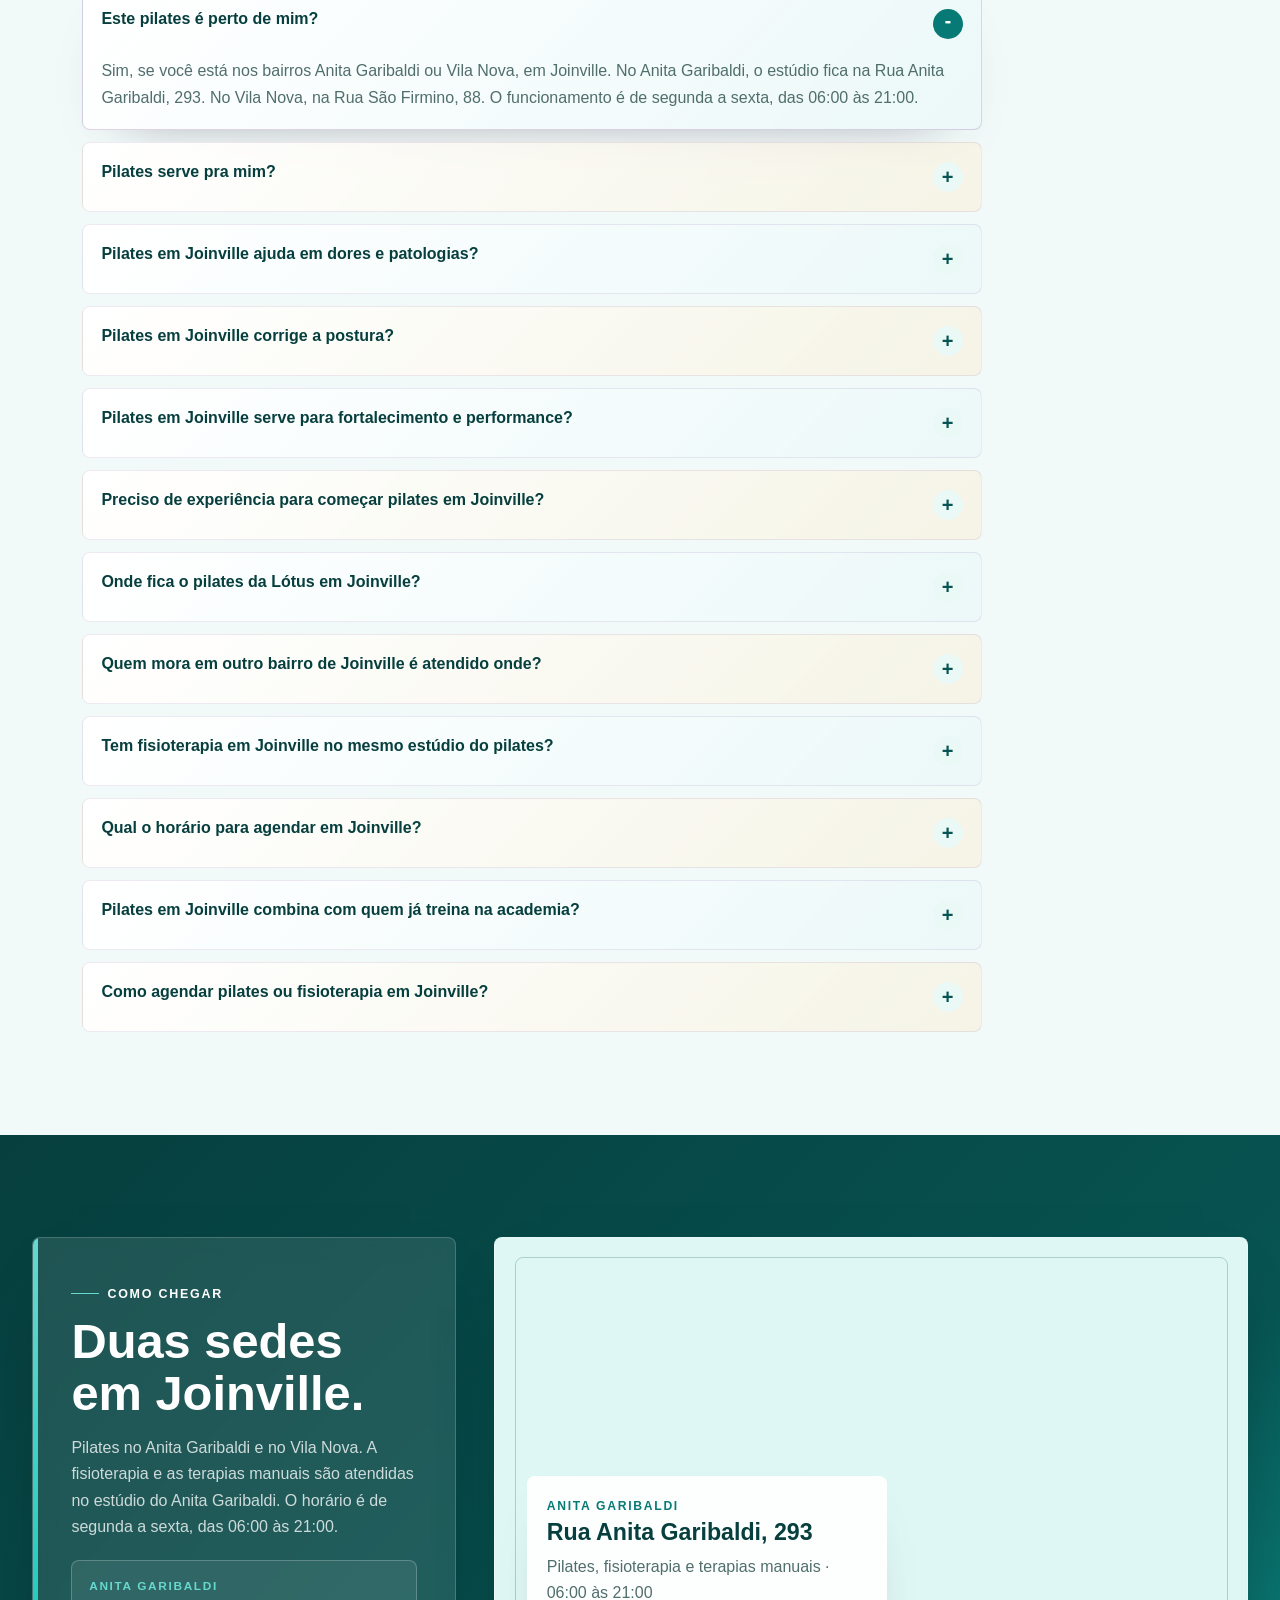
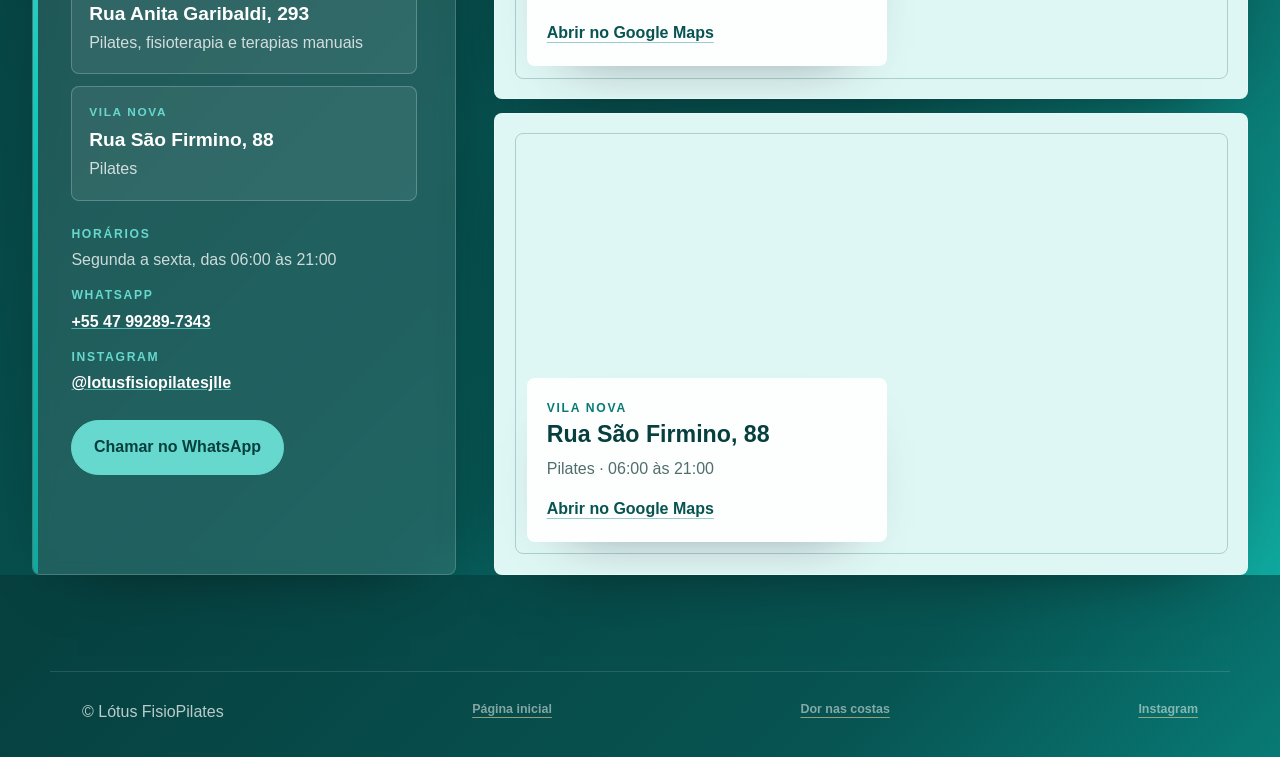
==== commit 9cac49b4: "Publish the approved back-pain page on GitHub." ====
--- a/pilates-em-joinville/index.html
+++ b/pilates-em-joinville/index.html
@@ -260,7 +260,7 @@
         <a href="../#depoimentos">Depoimentos</a>
         <a href="#faq">Dúvidas</a>
         <a href="./" aria-current="page">Joinville</a>
-        <a href="../pilates-para-dor-na-coluna/">Coluna</a>
+        <a href="../pilates-para-dor-nas-costas/">Costas</a>
         <a href="#contato">Contato</a>
         <a class="btn btn--sm" href="https://wa.me/5547992897343?text=Ol%C3%A1%2C%20quero%20agendar%20pilates%20em%20Joinville%20na%20L%C3%B3tus." target="_blank" rel="noopener">Agendar</a>
       </nav>
@@ -532,7 +532,7 @@
     <div class="wrap footer__bottom">
       <span>© <span id="ano"></span> Lótus FisioPilates</span>
       <a href="../">Página inicial</a>
-      <a href="../pilates-para-dor-na-coluna/">Dor na coluna</a>
+      <a href="../pilates-para-dor-nas-costas/">Dor nas costas</a>
       <a href="https://www.instagram.com/lotusfisiopilatesjlle/" target="_blank" rel="noopener">Instagram</a>
     </div>
   </footer>
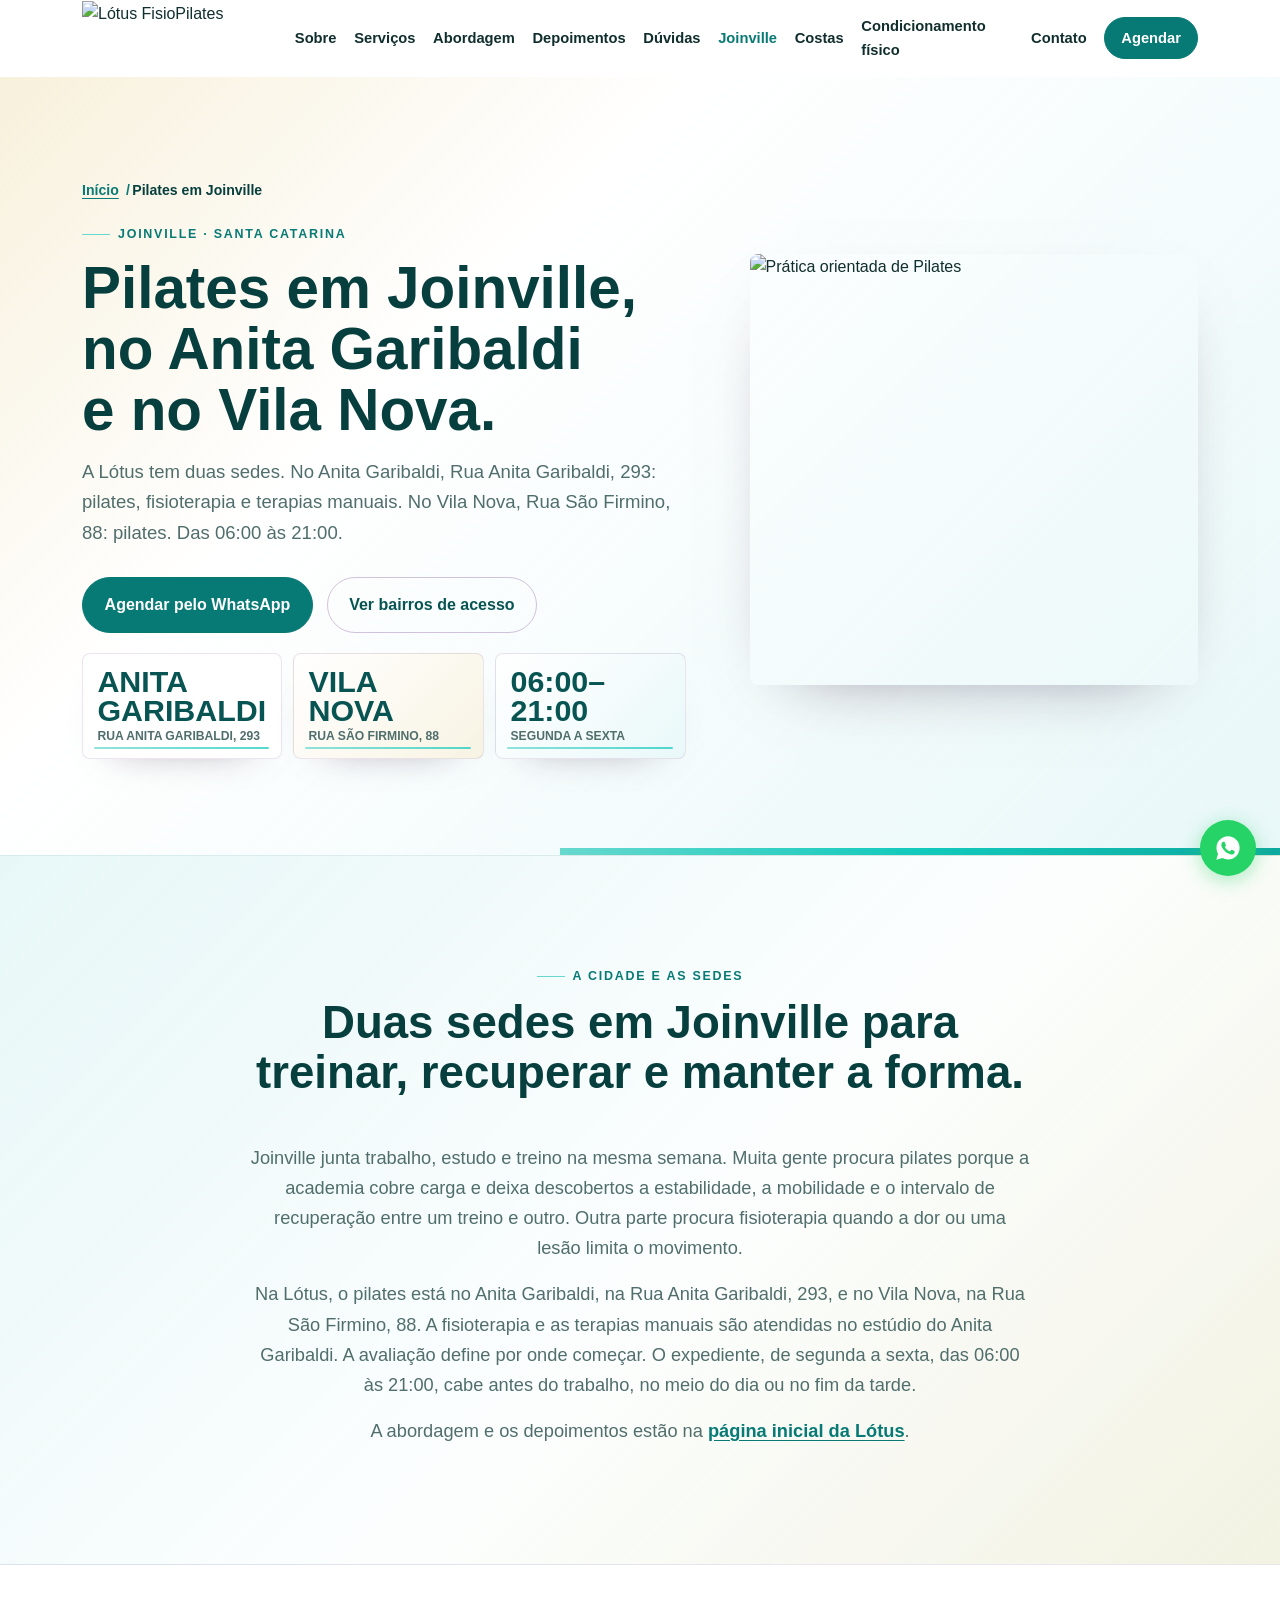
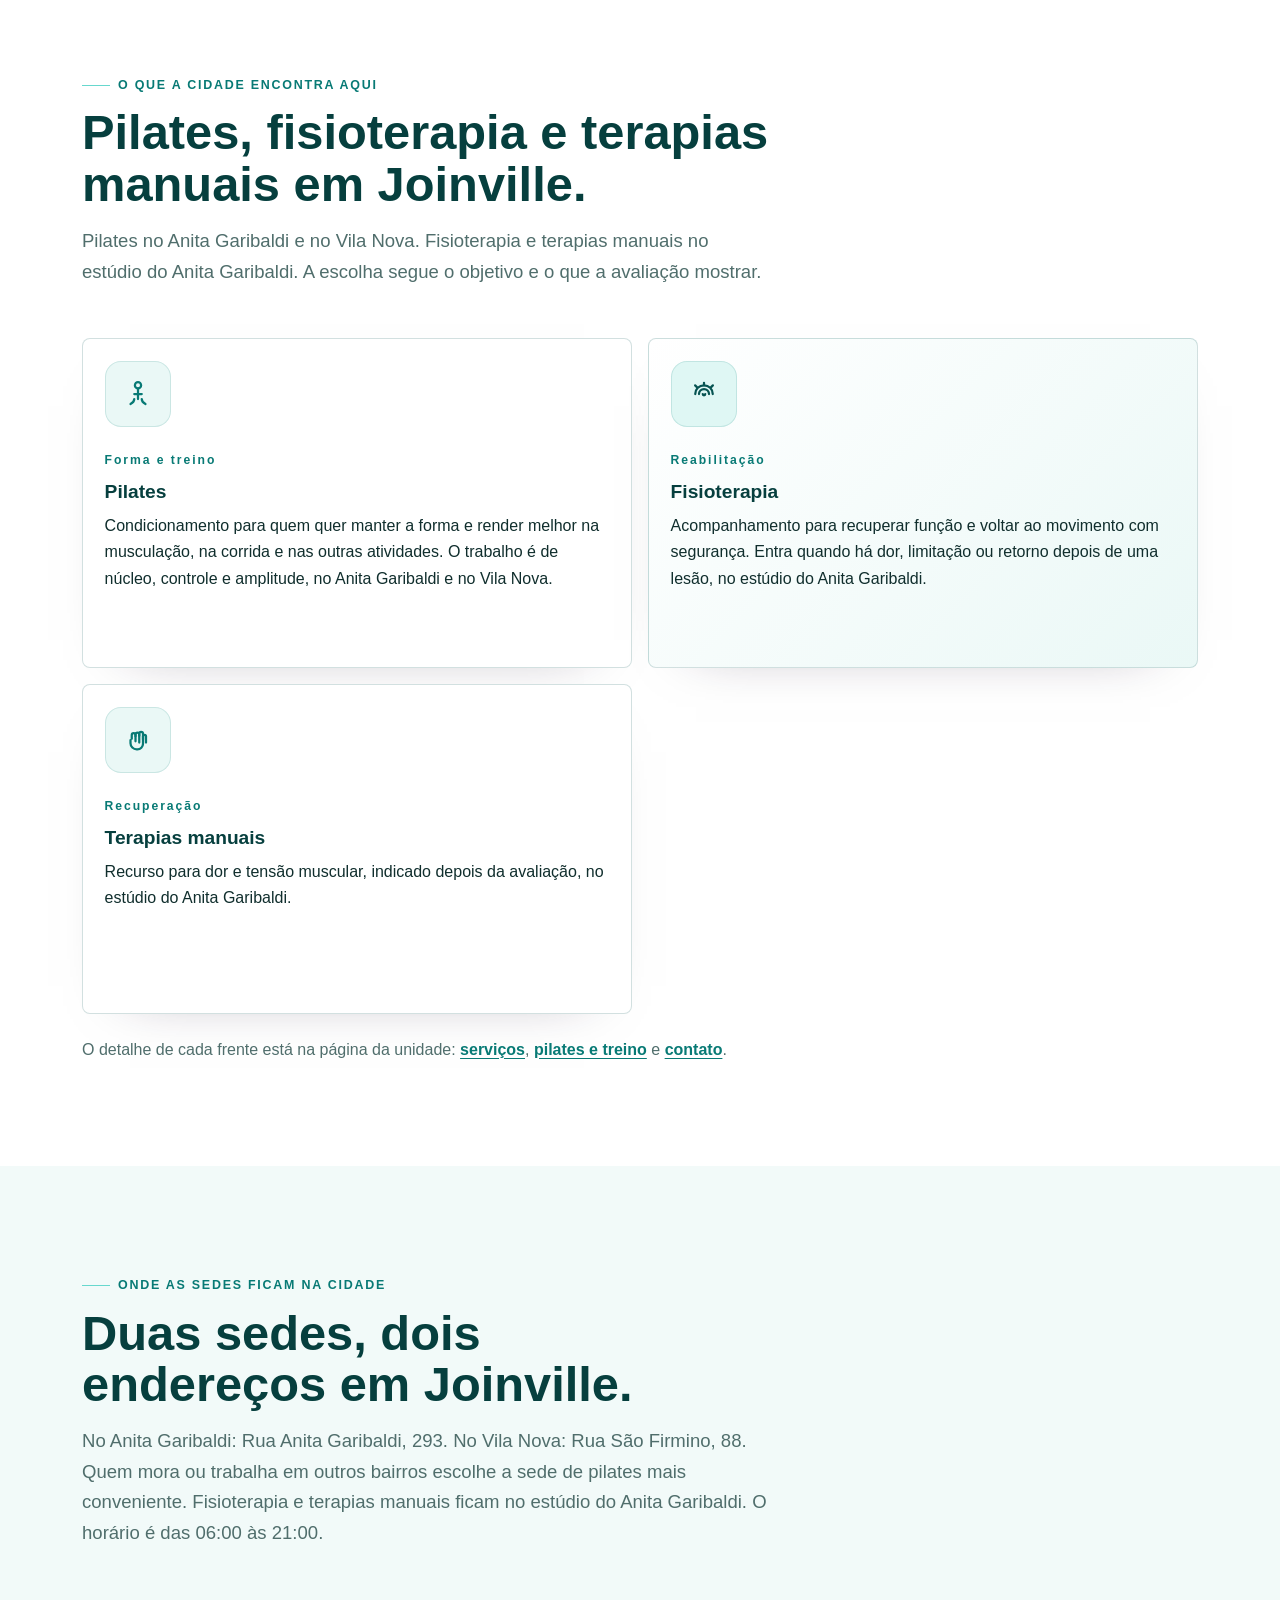
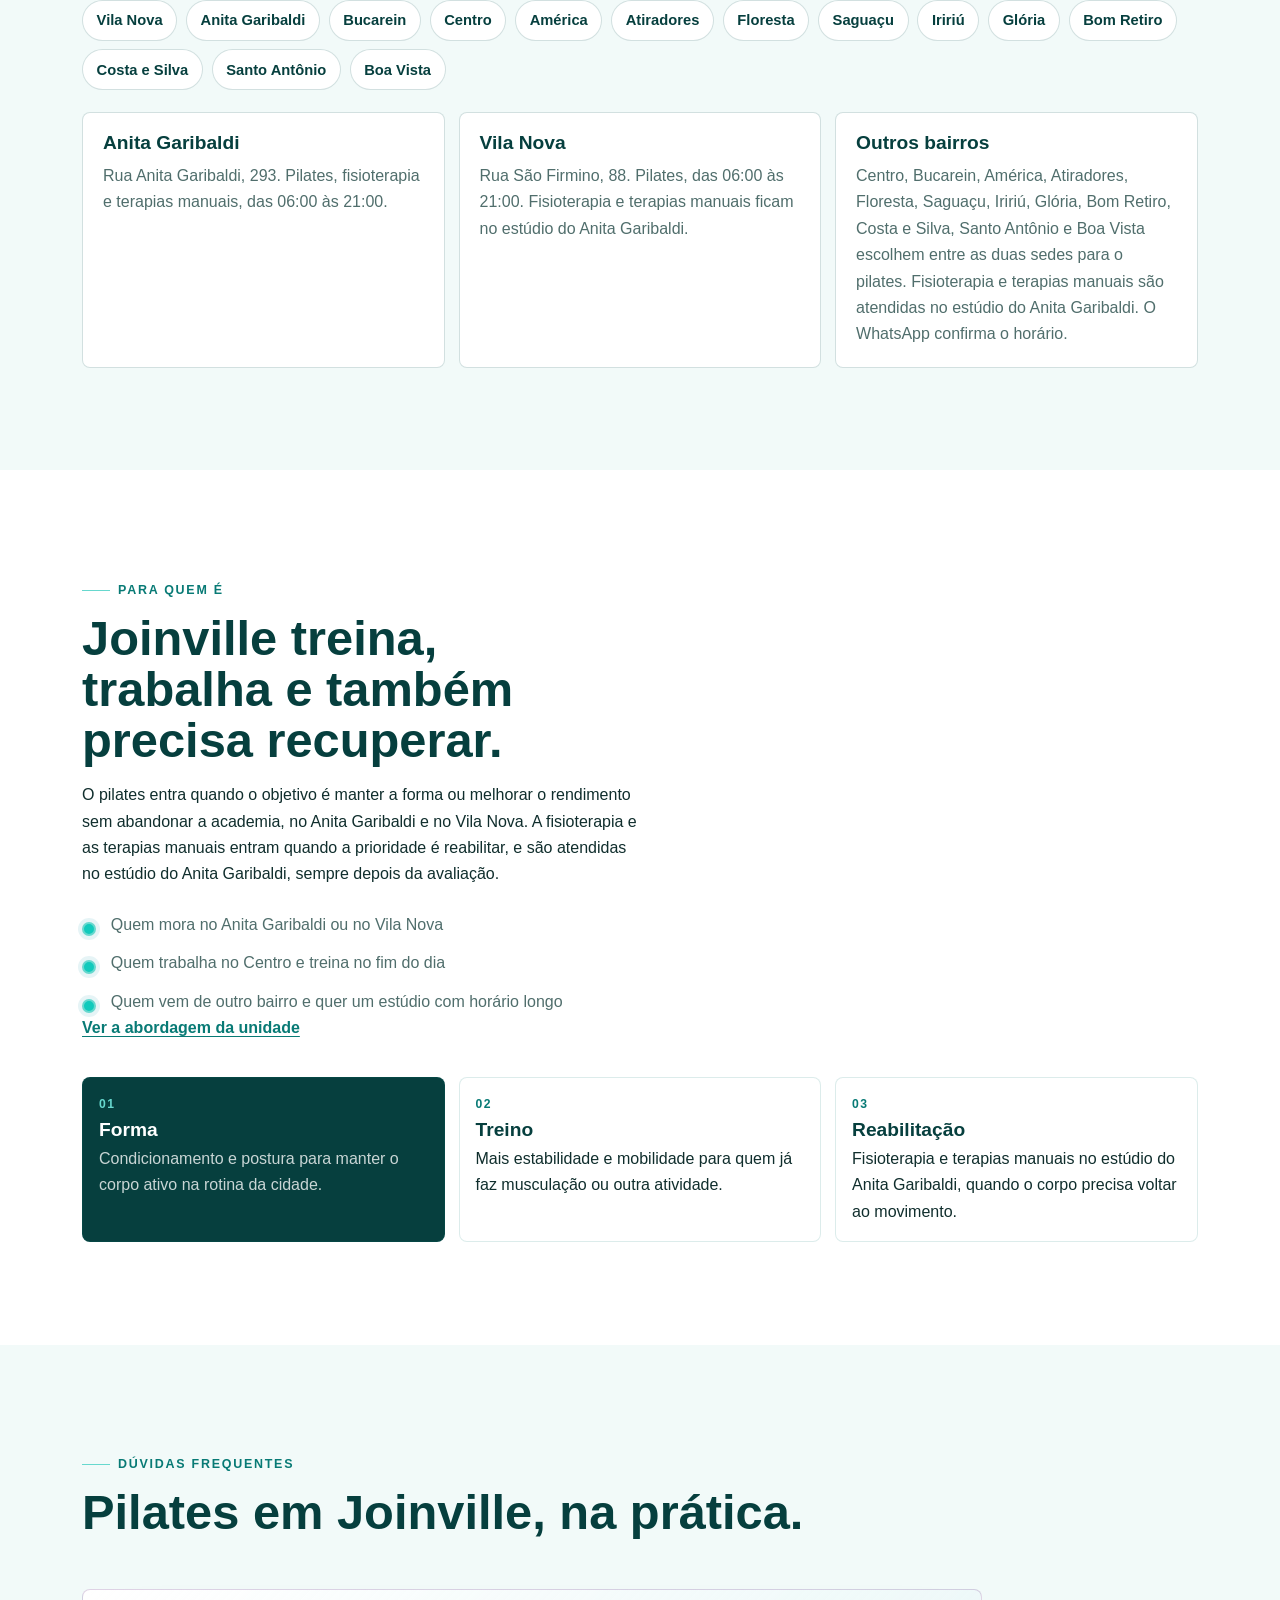
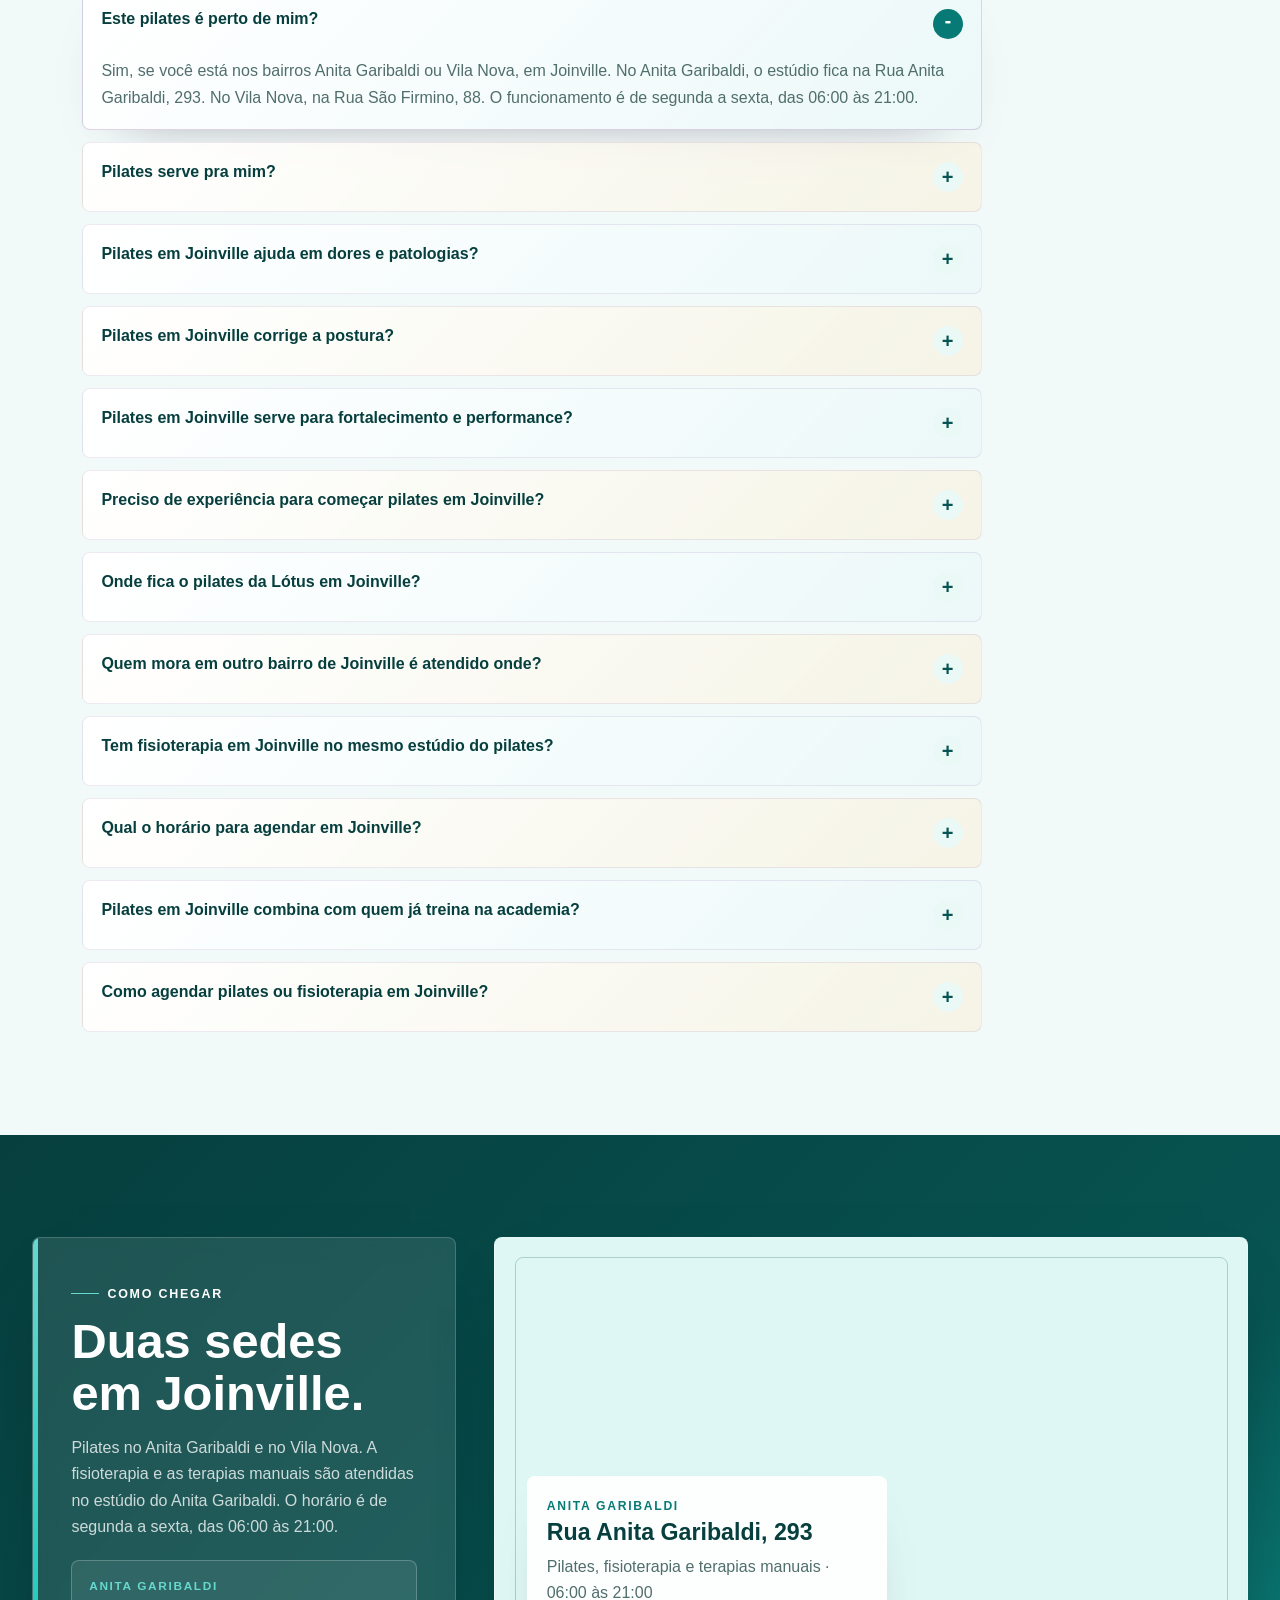
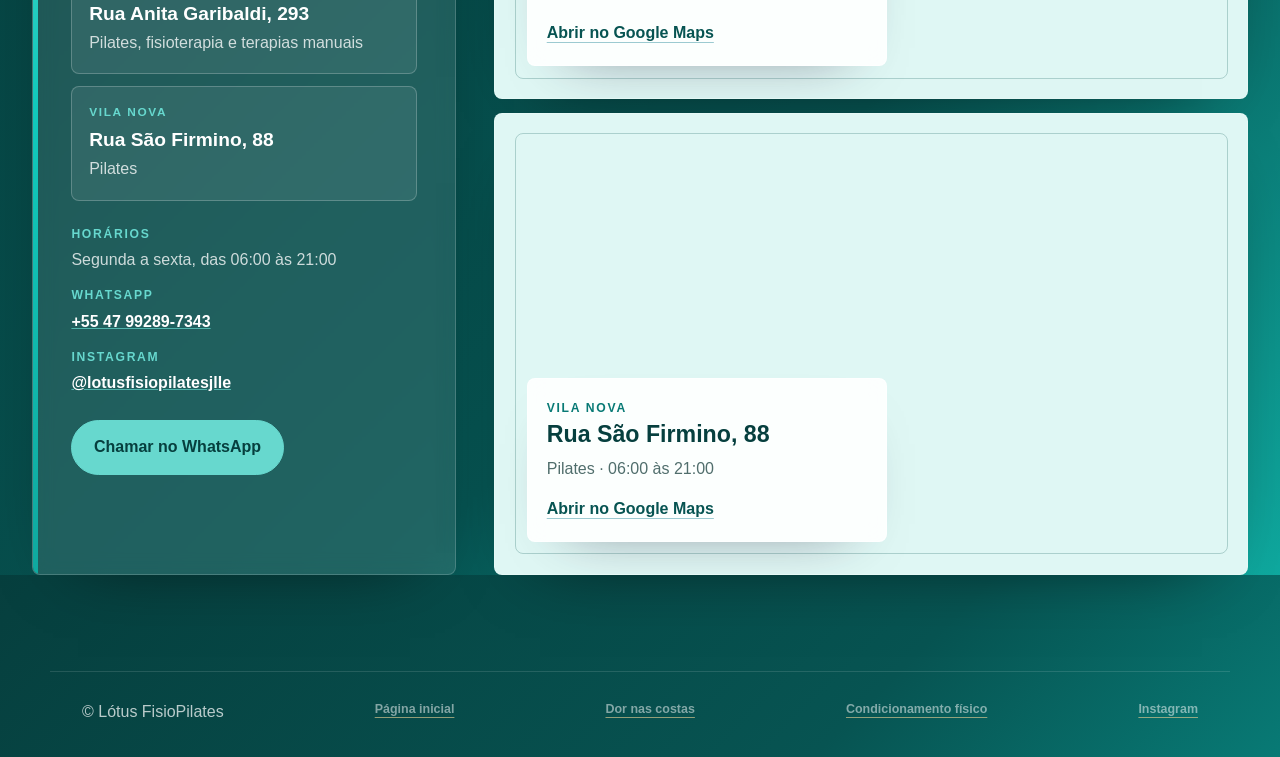
==== commit 90f77533: "Publish the conditioning page and link it from the existing pages. Co-authored-by: Cursor <cursorage" ====
--- a/pilates-em-joinville/index.html
+++ b/pilates-em-joinville/index.html
@@ -261,6 +261,7 @@
         <a href="#faq">Dúvidas</a>
         <a href="./" aria-current="page">Joinville</a>
         <a href="../pilates-para-dor-nas-costas/">Costas</a>
+        <a href="../pilates-para-condicionamento-fisico/">Condicionamento físico</a>
         <a href="#contato">Contato</a>
         <a class="btn btn--sm" href="https://wa.me/5547992897343?text=Ol%C3%A1%2C%20quero%20agendar%20pilates%20em%20Joinville%20na%20L%C3%B3tus." target="_blank" rel="noopener">Agendar</a>
       </nav>
@@ -533,6 +534,7 @@
       <span>© <span id="ano"></span> Lótus FisioPilates</span>
       <a href="../">Página inicial</a>
       <a href="../pilates-para-dor-nas-costas/">Dor nas costas</a>
+      <a href="../pilates-para-condicionamento-fisico/">Condicionamento físico</a>
       <a href="https://www.instagram.com/lotusfisiopilatesjlle/" target="_blank" rel="noopener">Instagram</a>
     </div>
   </footer>
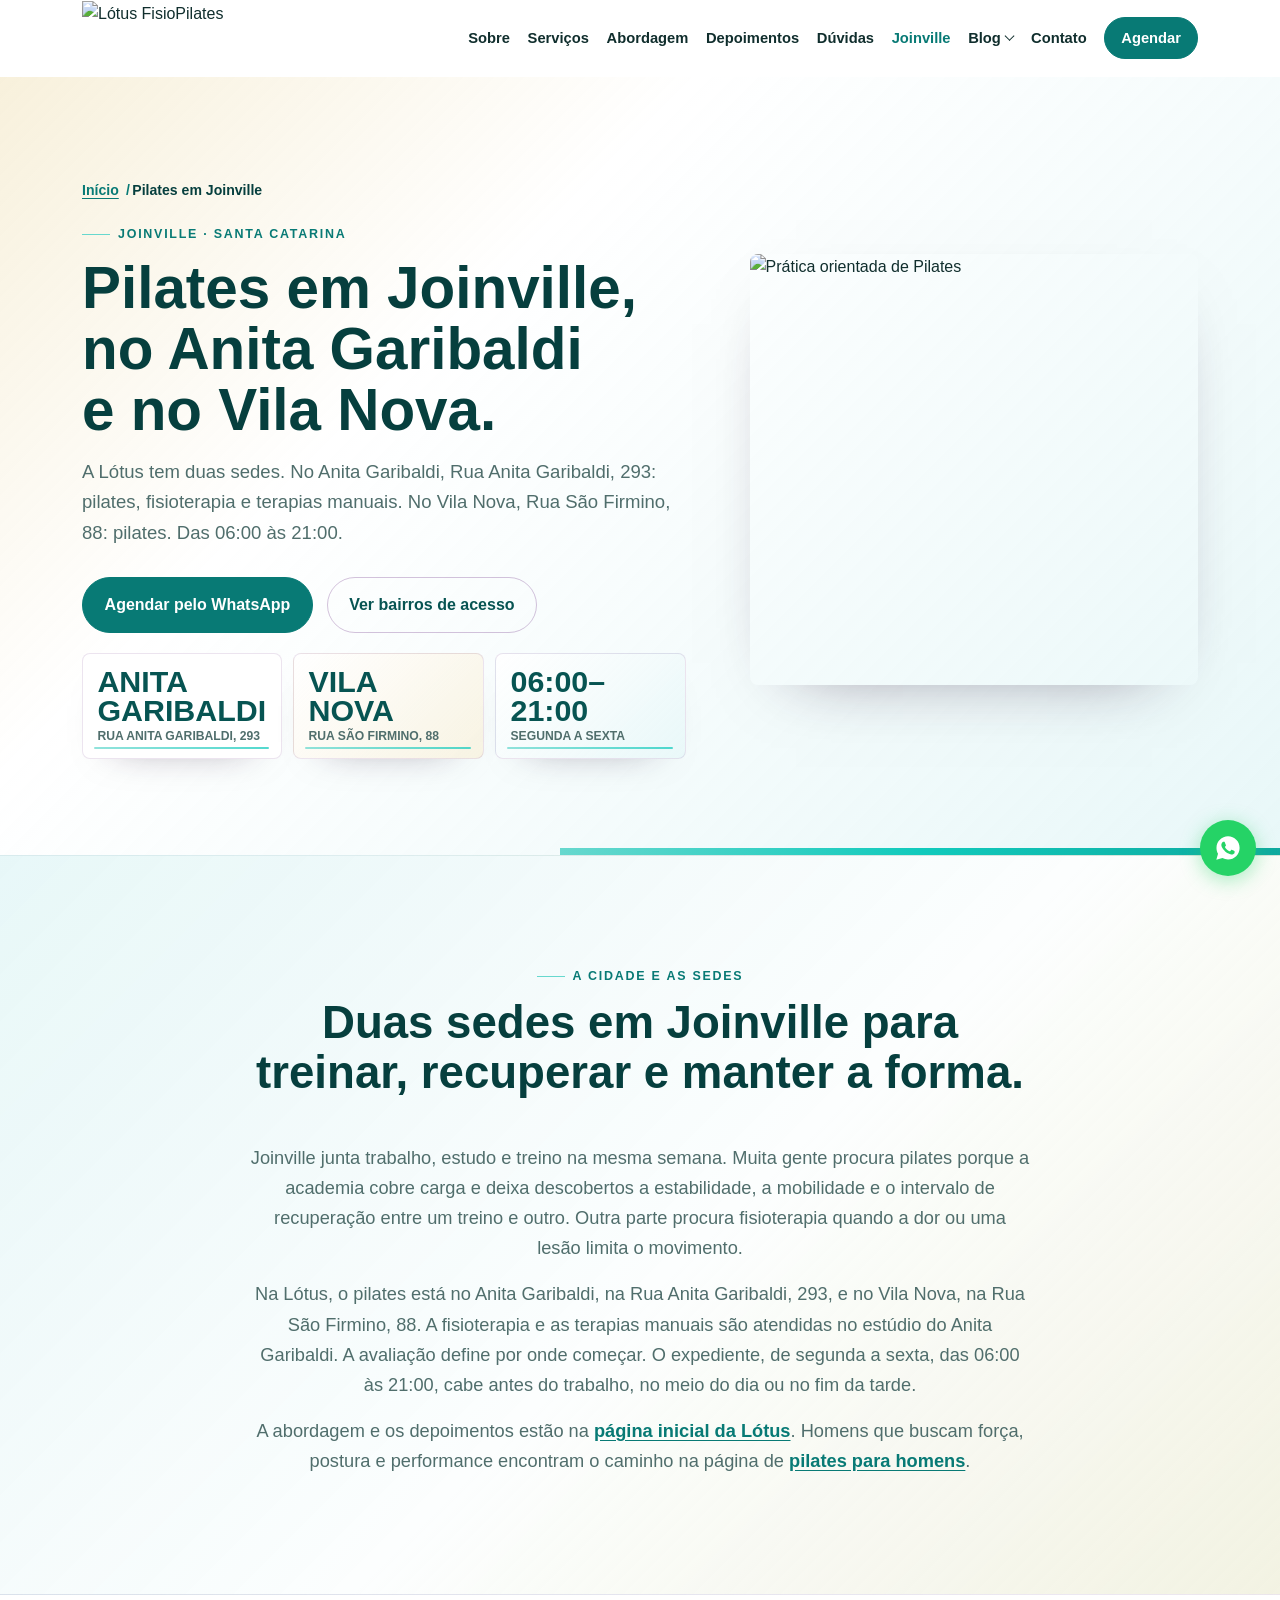
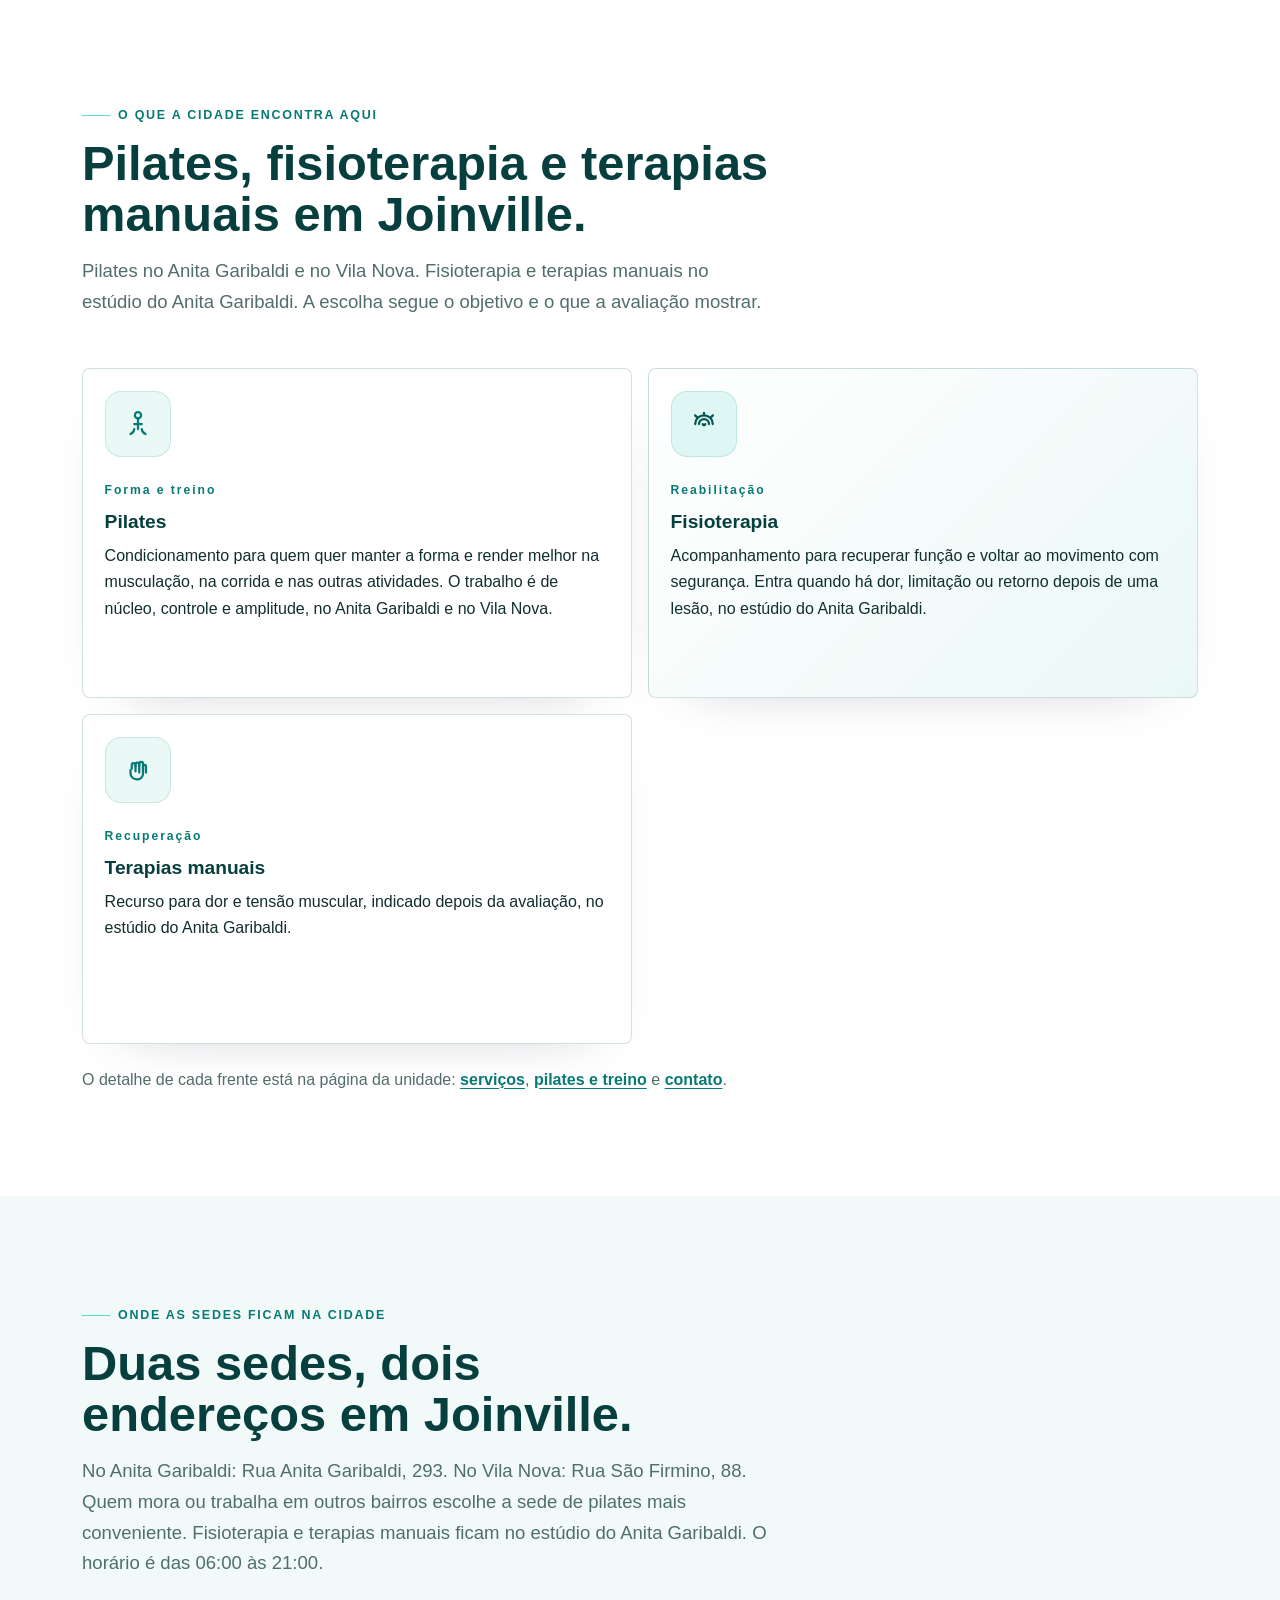
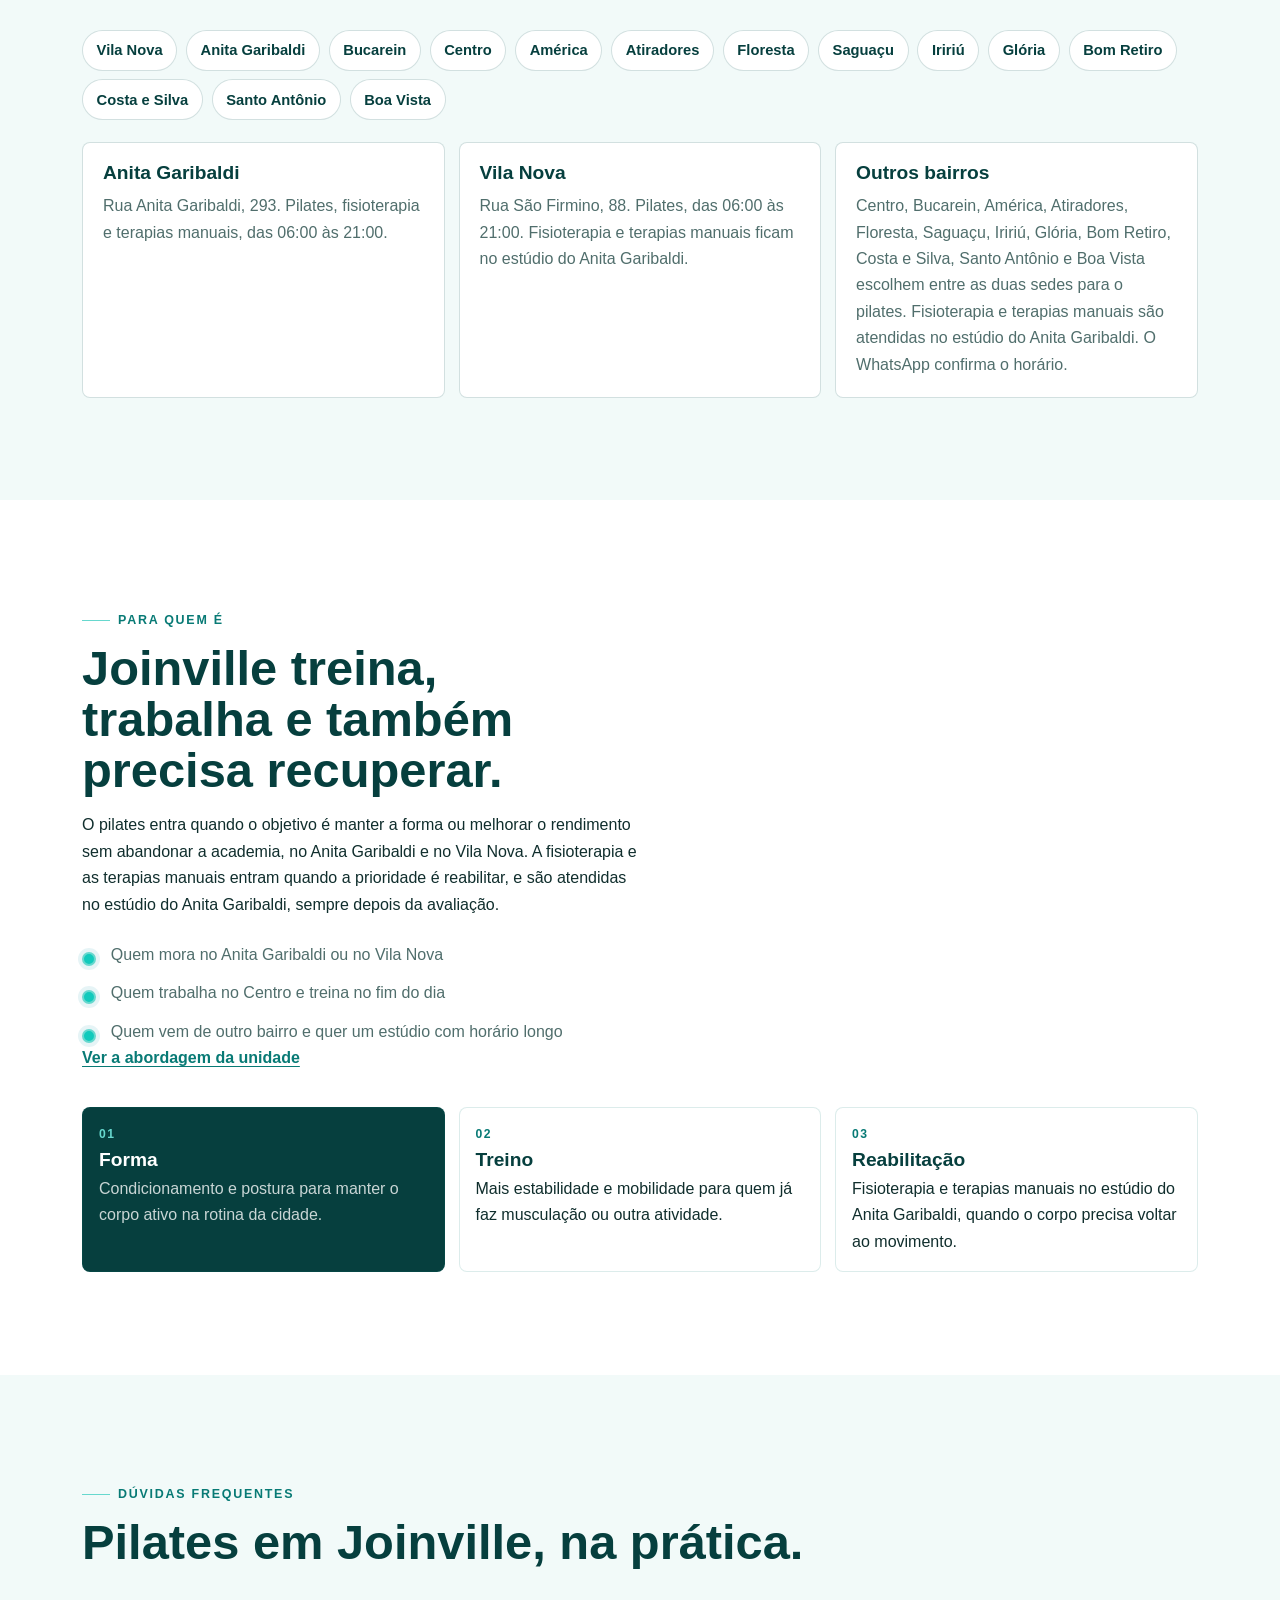
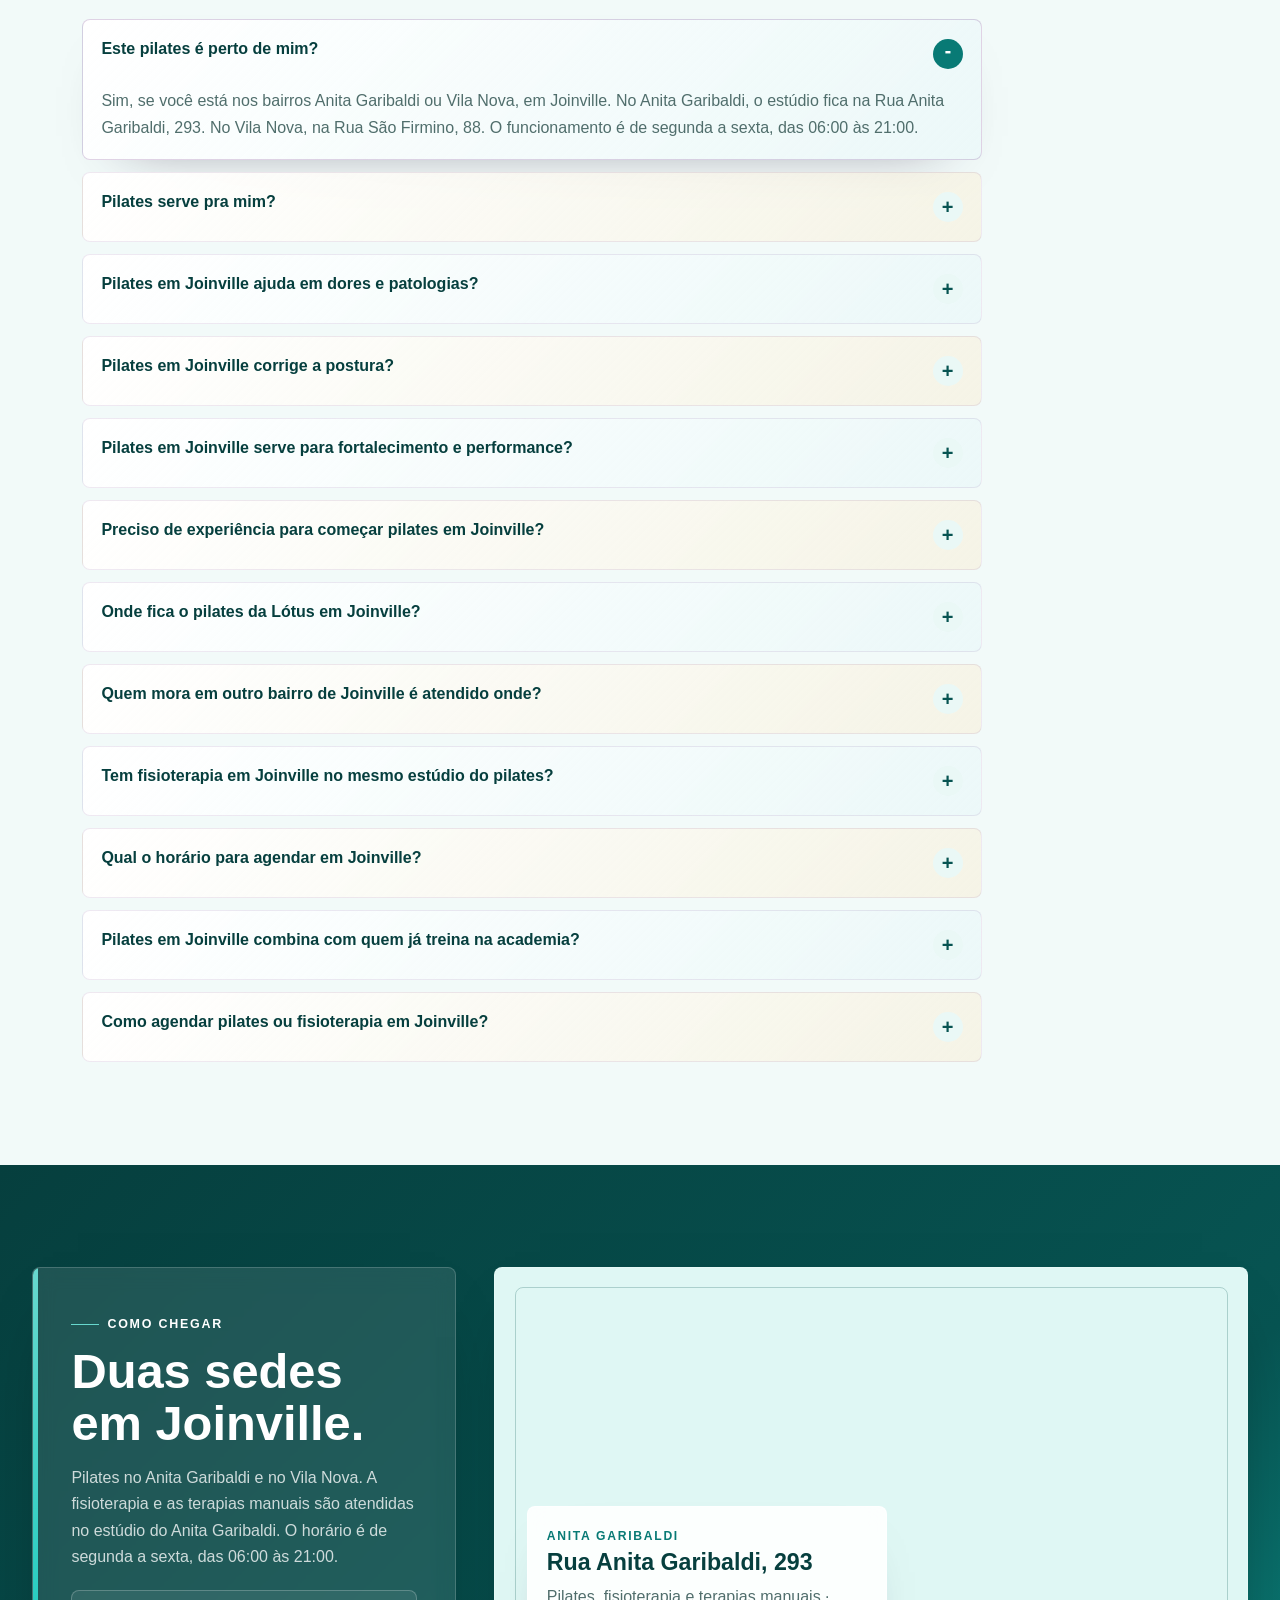
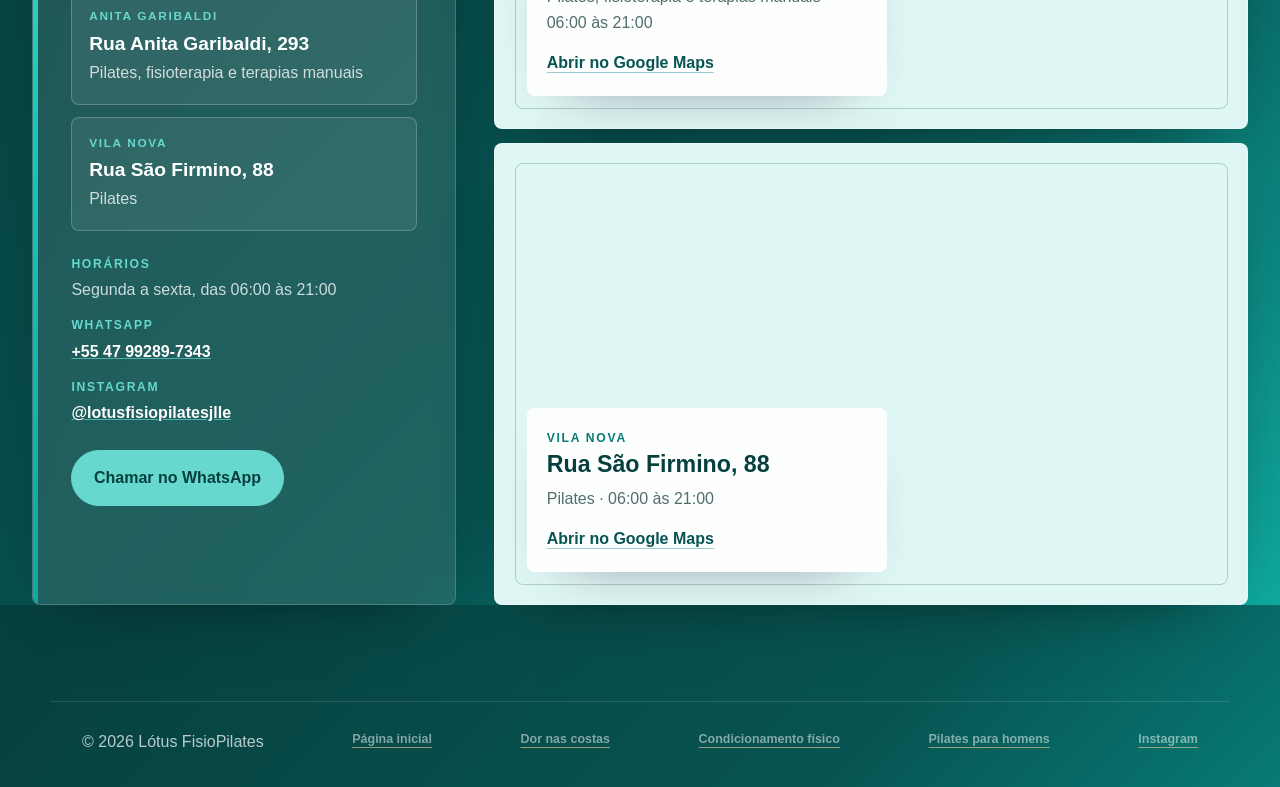
==== commit 586e47a0: "Publish the men's pilates page and group the articles under Blog. Co-authored-by: Cursor <cursoragen" ====
--- a/pilates-em-joinville/index.html
+++ b/pilates-em-joinville/index.html
@@ -260,8 +260,14 @@
         <a href="../#depoimentos">Depoimentos</a>
         <a href="#faq">Dúvidas</a>
         <a href="./" aria-current="page">Joinville</a>
-        <a href="../pilates-para-dor-nas-costas/">Costas</a>
-        <a href="../pilates-para-condicionamento-fisico/">Condicionamento físico</a>
+        <div class="menu-drop">
+          <button class="menu-drop__btn" type="button" aria-expanded="false" aria-controls="menu-blog">Blog</button>
+          <div class="menu-drop__panel" id="menu-blog">
+            <a href="../pilates-para-dor-nas-costas/">Costas</a>
+            <a href="../pilates-para-condicionamento-fisico/">Condicionamento físico</a>
+            <a href="../pilates-para-homens/">Homens</a>
+          </div>
+        </div>
         <a href="#contato">Contato</a>
         <a class="btn btn--sm" href="https://wa.me/5547992897343?text=Ol%C3%A1%2C%20quero%20agendar%20pilates%20em%20Joinville%20na%20L%C3%B3tus." target="_blank" rel="noopener">Agendar</a>
       </nav>
@@ -308,7 +314,7 @@
           <div class="intro-copy reveal">
             <p>Joinville junta trabalho, estudo e treino na mesma semana. Muita gente procura pilates porque a academia cobre carga e deixa descobertos a estabilidade, a mobilidade e o intervalo de recuperação entre um treino e outro. Outra parte procura fisioterapia quando a dor ou uma lesão limita o movimento.</p>
             <p>Na Lótus, o pilates está no Anita Garibaldi, na Rua Anita Garibaldi, 293, e no Vila Nova, na Rua São Firmino, 88. A fisioterapia e as terapias manuais são atendidas no estúdio do Anita Garibaldi. A avaliação define por onde começar. O expediente, de segunda a sexta, das 06:00 às 21:00, cabe antes do trabalho, no meio do dia ou no fim da tarde.</p>
-            <p>A abordagem e os depoimentos estão na <a href="../">página inicial da Lótus</a>.</p>
+            <p>A abordagem e os depoimentos estão na <a href="../">página inicial da Lótus</a>. Homens que buscam força, postura e performance encontram o caminho na página de <a href="../pilates-para-homens/">pilates para homens</a>.</p>
           </div>
       </div>
     </section>
@@ -535,6 +541,7 @@
       <a href="../">Página inicial</a>
       <a href="../pilates-para-dor-nas-costas/">Dor nas costas</a>
       <a href="../pilates-para-condicionamento-fisico/">Condicionamento físico</a>
+      <a href="../pilates-para-homens/">Pilates para homens</a>
       <a href="https://www.instagram.com/lotusfisiopilatesjlle/" target="_blank" rel="noopener">Instagram</a>
     </div>
   </footer>
--- a/assets/css/style.css
+++ b/assets/css/style.css
@@ -250,6 +250,78 @@
 
 .menu a.btn {
   color: #fff;
+}
+
+.menu-drop {
+  position: relative;
+}
+
+.menu-drop__btn {
+  display: inline-flex;
+  align-items: center;
+  gap: 0.35rem;
+  margin: 0;
+  padding: 0;
+  border: 0;
+  background: transparent;
+  color: var(--ink);
+  font: inherit;
+  font-size: 0.92rem;
+  font-weight: 720;
+  cursor: pointer;
+}
+
+.menu-drop__btn[aria-current="true"] {
+  color: var(--teal-700);
+}
+
+.menu-drop__btn::after {
+  content: "";
+  width: 0.38rem;
+  height: 0.38rem;
+  border-right: 1.6px solid currentColor;
+  border-bottom: 1.6px solid currentColor;
+  transform: translateY(-0.1rem) rotate(45deg);
+}
+
+.menu-drop.is-open .menu-drop__btn::after {
+  transform: translateY(0.12rem) rotate(225deg);
+}
+
+.menu-drop__panel {
+  position: absolute;
+  top: calc(100% + 0.85rem);
+  left: 50%;
+  z-index: 30;
+  display: none;
+  min-width: 15.5rem;
+  padding: 0.35rem;
+  border: 1px solid var(--line);
+  border-radius: 14px;
+  background: #fff;
+  box-shadow: var(--shadow);
+  transform: translateX(-50%);
+}
+
+.menu-drop.is-open .menu-drop__panel {
+  display: grid;
+}
+
+.menu-drop__panel a {
+  padding: 0.7rem 0.85rem;
+  border-radius: 10px;
+  white-space: nowrap;
+}
+
+.menu-drop__panel a:hover {
+  background: var(--mist);
+}
+
+@media (min-width: 901px) and (hover: hover) {
+  .menu-drop:hover .menu-drop__panel,
+  .menu-drop:focus-within .menu-drop__panel {
+    display: grid;
+  }
 }
 
 .burger {
@@ -1257,6 +1329,8 @@
     flex-direction: column;
     align-items: stretch;
     gap: 0;
+    max-height: calc(100dvh - 76px);
+    overflow-y: auto;
     padding: 0.4rem clamp(1rem, 4vw, 2rem) 1.2rem;
     border-bottom: 1px solid var(--line);
     background: rgba(255, 255, 255, 0.98);
@@ -1274,6 +1348,36 @@
   .menu .btn {
     margin-top: 1rem;
     border-bottom: 0;
+  }
+
+  .menu-drop__btn {
+    width: 100%;
+    justify-content: space-between;
+    padding: 0.9rem 0;
+    border-bottom: 1px solid rgba(36, 17, 47, 0.08);
+    text-align: left;
+  }
+
+  .menu-drop__panel {
+    position: static;
+    transform: none;
+    min-width: 0;
+    padding: 0 0 0 0.8rem;
+    border: 0;
+    border-radius: 0;
+    background: transparent;
+    box-shadow: none;
+  }
+
+  .menu-drop:hover .menu-drop__panel,
+  .menu-drop:focus-within .menu-drop__panel {
+    display: none;
+  }
+
+  .menu-drop.is-open .menu-drop__panel,
+  .menu-drop.is-open:hover .menu-drop__panel,
+  .menu-drop.is-open:focus-within .menu-drop__panel {
+    display: grid;
   }
 }
 
